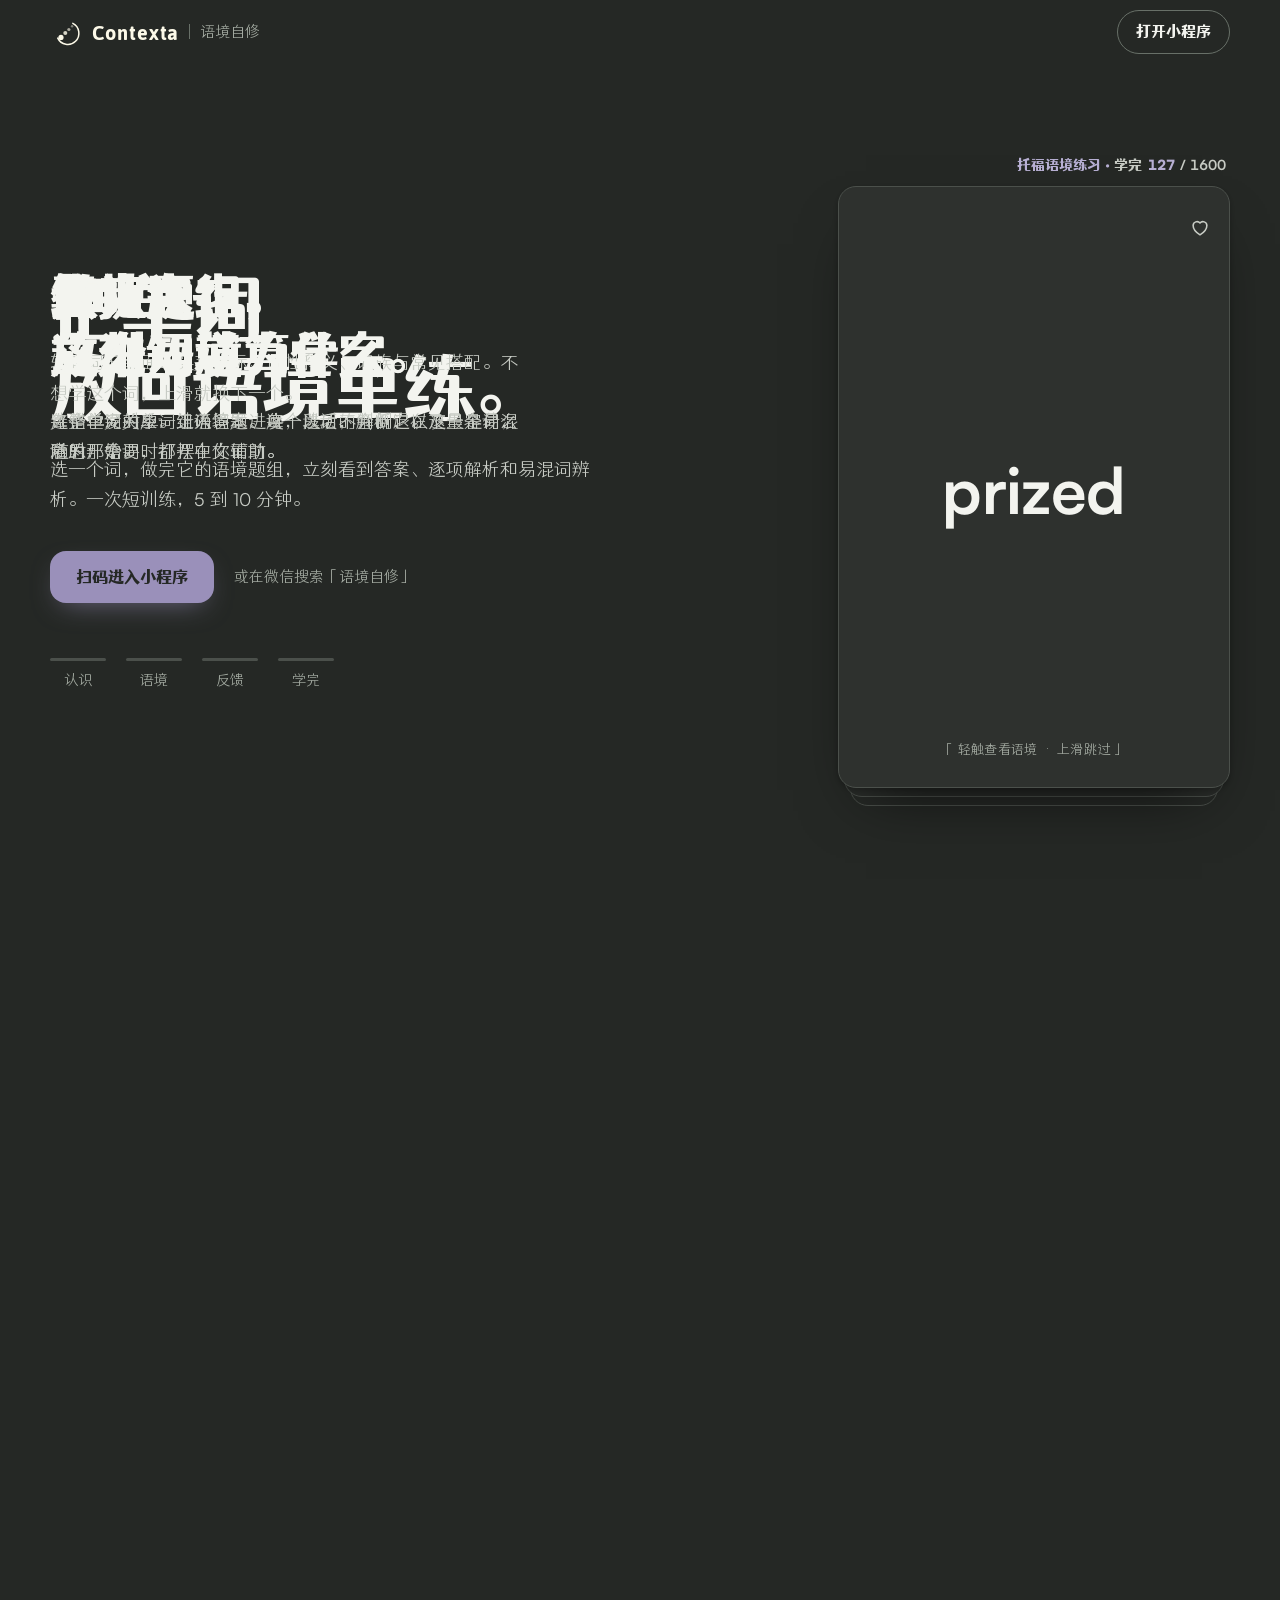
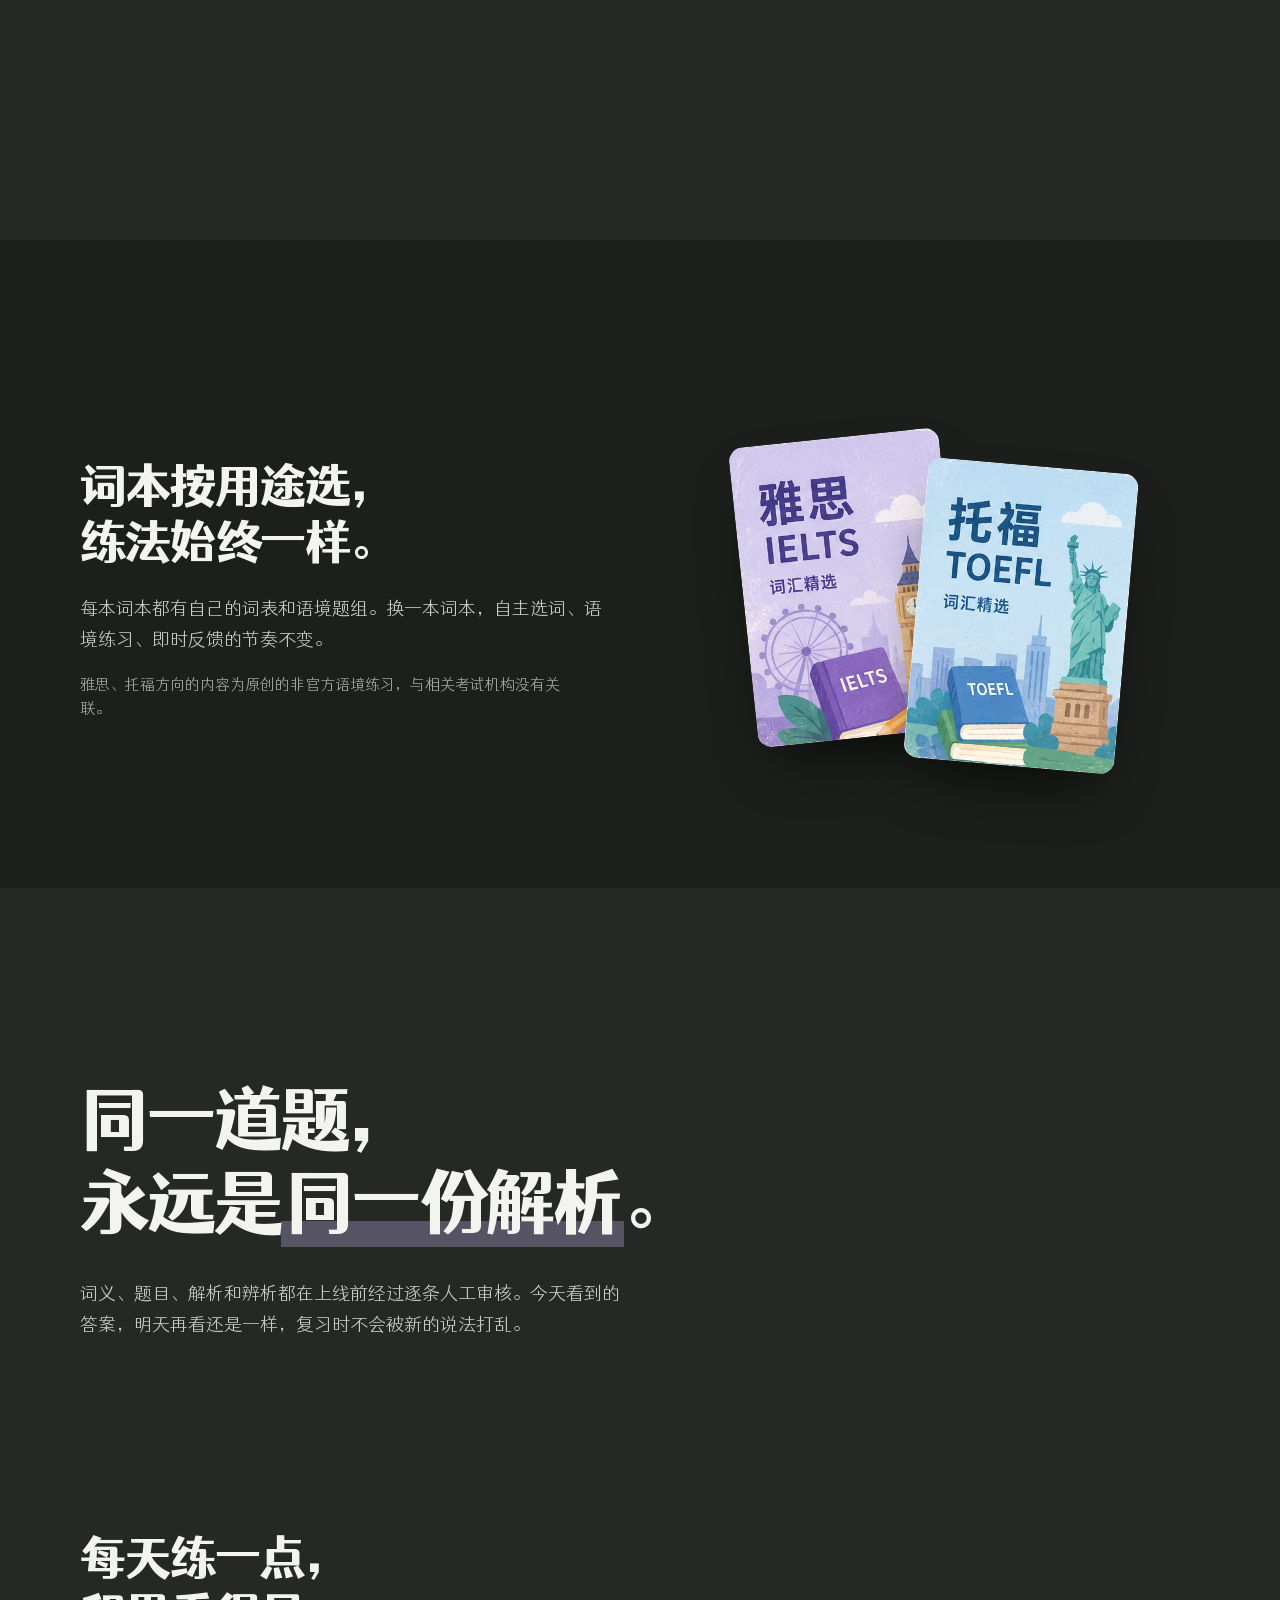
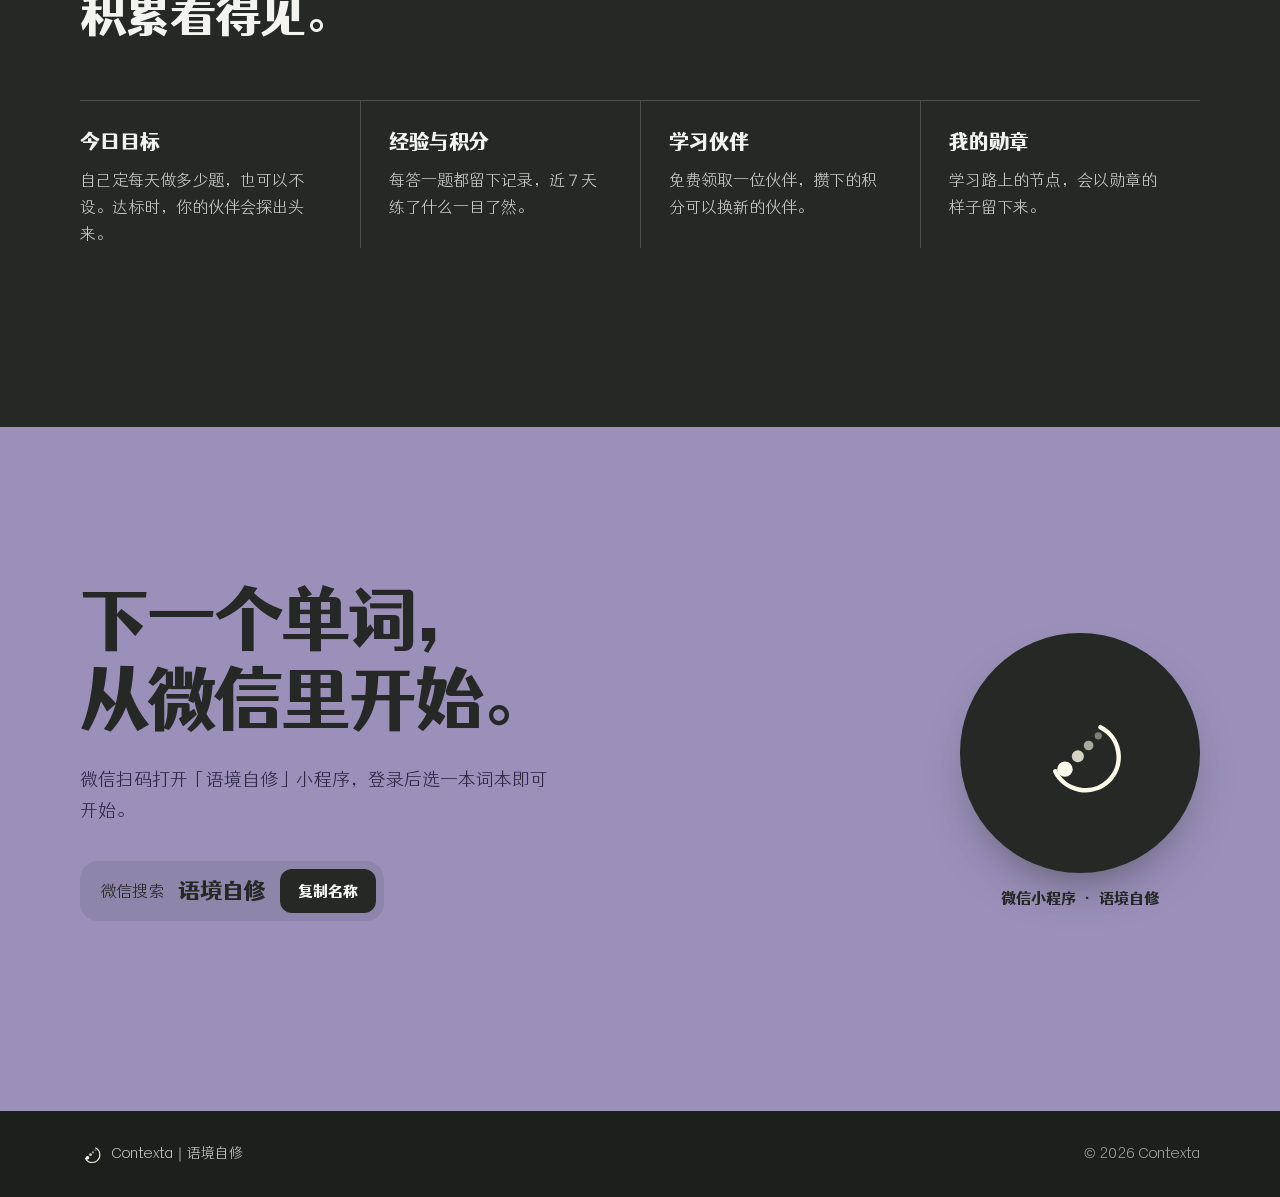
==== index.html @ eced87a3 "feat: initial Contexta site Co-Authored-By: Claude Opus 5.5 (1M context) <noreply@anthropic.com>" ====
<!doctype html>
<html lang="zh-CN">
<head>
<meta charset="utf-8">
<meta name="viewport" content="width=device-width, initial-scale=1, viewport-fit=cover">
<title>Contexta｜语境自修 · 把单词放回语境里练</title>
<meta name="description" content="语境自修是一款微信小程序：选一个词，做完它的语境题组，立刻看到答案、逐项解析与易混词辨析。">
<meta name="theme-color" content="#252825">
<link rel="icon" type="image/svg+xml" href="assets/favicon.svg">
<link rel="preload" href="assets/fonts/satoshi-latin-700-normal.woff2" as="font" type="font/woff2" crossorigin>
<link rel="stylesheet" href="assets/site.css">
</head>
<body>
<!--
THESIS: 一张真实词卡就是整页官网；访客滚动时亲手走完「认词 → 语境题 → 反馈辨析 → 学完」一次闭环。拒绝「标题 + 手机截图 + 三栏功能卡」的应用官网套路。
OWN-WORLD: 安静自习桌。炭灰画布 #252825、内容面 #2E312E、紫灰 #9A90BA 只给操作与学习线索，正确/错误/收藏保留语义色；Satoshi 大字英文单词、仓耳渔阳体中文、25% 基线马克笔高亮；结尾一整屏紫灰。
STORY: 访客先看到一个单词，理解「一个词 = 一次语境练习」，相信答案与解析可靠，最后扫码或在微信搜索「语境自修」。
FIRST VIEWPORT: 左侧大标题「把单词放回语境里练。」+ 一句说明 + 主行动；右侧一张 1:1 复刻的小程序词卡占据视高约 75%，单词 prized 居中；顶部品牌栏右侧「打开小程序」。
FORM: 会动的词卡首屏（surface 结构候选 1，用户锁定），seed key e51a8d87。
FINISH: unreviewed and undocumented is unfinished; this build ends with the finish review, the verdict, DESIGN.md, and every shipping raster carrying its provenance
-->
<a class="skip" href="#main">跳到正文</a>

<header class="bar" data-bar>
  <a class="bar__brand" href="#top" aria-label="Contexta｜语境自修 首页">
    <img src="assets/contexta-mark.svg" alt="" width="32" height="32">
    <span class="bar__name">Contexta</span>
    <span class="bar__cn">语境自修</span>
  </a>
  <a class="bar__cta" href="#get">打开小程序</a>
</header>

<main id="main">
  <!-- 滚动叙事：同一张词卡依次经历四个阶段 -->
  <section class="story" id="top" data-story aria-label="一次短训练">
    <div class="story__sticky">
      <div class="story__copy">
        <div class="cap is-on" data-cap="0">
          <h1 class="cap__hero">把单词<br>放回语境里练。</h1>
          <p class="cap__lead">选一个词，做完它的语境题组，立刻看到答案、逐项解析和易混词辨析。一次短训练，5 到 10 分钟。</p>
          <div class="cap__actions">
            <a class="btn btn--primary" href="#get">扫码进入小程序</a>
            <span class="cap__hint">或在微信搜索「语境自修」</span>
          </div>
        </div>
        <div class="cap" data-cap="1">
          <h2 class="cap__title">先认识它。</h2>
          <p class="cap__body">轻触词卡翻面：英美音标、词性释义、词族与常见搭配。不想学这个词，上滑就换下一个。</p>
        </div>
        <div class="cap" data-cap="2">
          <h2 class="cap__title">再把它<br>放进语境。</h2>
          <p class="cap__body">每个单词对应一组语境题。读一段话，判断它在这里是什么意思；需要时打开中文辅助。</p>
        </div>
        <div class="cap" data-cap="3">
          <h2 class="cap__title">答完，<br>立刻知道为什么。</h2>
          <p class="cap__body">选错也没关系。正确答案、每个选项的解析，以及最容易混淆的那个词，都摆在你面前。</p>
        </div>
        <div class="cap" data-cap="4">
          <h2 class="cap__title cap__title--keep">做完题组，<br>这个词就算学完。</h2>
          <p class="cap__body">完整学完的单词计入词本进度，以后不会倒退。下一个词，随时开始。</p>
        </div>
        <ol class="steps" aria-label="训练阶段">
          <li><button type="button" data-goto="1">认识</button></li>
          <li><button type="button" data-goto="2">语境</button></li>
          <li><button type="button" data-goto="3">反馈</button></li>
          <li><button type="button" data-goto="4">学完</button></li>
        </ol>
      </div>

      <div class="stage" aria-hidden="true">
        <p class="stage__status">
          <span class="stage__book">托福语境练习 ·</span>
          学完 <span class="stage__count" data-count>127</span> / 1600
        </p>
        <div class="deck">
          <div class="deck__layer deck__layer--back"></div>
          <div class="deck__layer deck__layer--mid"></div>
          <div class="card" data-card>
            <div class="card__flipper">
              <!-- 正面 -->
              <div class="face face--front">
                <div class="face__top">
                  <svg class="ico ico--heart" viewBox="0 0 24 24"><path d="M12 20.5s-7.5-4.6-7.5-10.2A4.3 4.3 0 0 1 12 7.6a4.3 4.3 0 0 1 7.5 2.7C19.5 15.9 12 20.5 12 20.5Z"/></svg>
                </div>
                <div class="face__word">prized</div>
                <div class="face__tip">「 轻触查看语境 · 上滑跳过 」</div>
              </div>

              <!-- 背面：释义层 + 题目层 -->
              <div class="face face--back">
                <div class="layer layer--def">
                  <div class="def__head">
                    <span class="def__word">prized</span>
                    <svg class="ico ico--heart is-saved" viewBox="0 0 24 24"><path d="M12 20.5s-7.5-4.6-7.5-10.2A4.3 4.3 0 0 1 12 7.6a4.3 4.3 0 0 1 7.5 2.7C19.5 15.9 12 20.5 12 20.5Z"/></svg>
                  </div>
                  <p class="def__phon"><span>英</span> [praɪzd]　<span>美</span> [praɪzd]</p>
                  <p class="def__sense"><span class="def__pos">adj.</span> 珍贵的；备受重视的</p>
                  <dl class="def__rel">
                    <div><dt>prize</dt><dd><span>词族</span>珍视；奖项</dd></div>
                    <div><dt>highly prized</dt><dd><span>搭配</span>备受珍视的</dd></div>
                  </dl>
                  <div class="mini-btn">开始学习 · 6 道题</div>
                </div>

                <div class="layer layer--q">
                  <div class="q__meta">
                    <span class="q__book">托福语境练习</span>
                    <span class="q__tag">非官方内容</span>
                    <span class="q__no">3 / 6</span>
                  </div>
                  <p class="q__passage">The library keeps several handwritten field journals in a climate-controlled room because researchers still consider them highly <mark>prized</mark> records of the region’s early plant life.</p>
                  <p class="q__prompt">The word “prized” in the passage is closest in meaning to:</p>
                  <ul class="q__choices">
                    <li class="choice" data-right><b>A</b><span>valued</span><i class="choice__state"><svg class="ico" viewBox="0 0 24 24"><path d="m5 12.5 4.5 4.5L19 7.5"/></svg></i></li>
                    <li class="choice"><b>B</b><span>universal</span></li>
                    <li class="choice" data-picked><b>C</b><span>uncommon</span><i class="choice__state"><svg class="ico" viewBox="0 0 24 24"><path d="M6.5 6.5l11 11M17.5 6.5l-11 11"/></svg></i><i class="tap"></i></li>
                    <li class="choice"><b>D</b><span>preserved</span></li>
                  </ul>
                  <div class="q__compare">
                    <p class="q__compare-title">最强迷惑项对比</p>
                    <p><strong>uncommon</strong> 只说“不常见”；<strong>prized</strong> 强调“被珍惜、被认为有价值”，对应 valued。</p>
                  </div>
                  <div class="mini-btn mini-btn--next">下一道题</div>
                </div>

                <div class="done">
                  <img class="done__stamp" src="assets/img/completion-stamp.webp" alt="" width="150" height="150">
                  <p class="done__word">prized</p>
                  <p class="done__note">题组完成 · 已计入学完</p>
                </div>
              </div>
            </div>
          </div>
        </div>
      </div>
    </div>
  </section>

  <section class="books" aria-labelledby="books-title">
    <div class="wrap books__grid">
      <div class="books__text">
        <h2 id="books-title" class="sec-title">词本按用途选，<br>练法始终一样。</h2>
        <p class="sec-body">每本词本都有自己的词表和语境题组。换一本词本，自主选词、语境练习、即时反馈的节奏不变。</p>
        <p class="sec-note">雅思、托福方向的内容为原创的非官方语境练习，与相关考试机构没有关联。</p>
      </div>
      <figure class="books__covers">
        <img src="assets/img/ielts.png" alt="雅思词本封面" width="336" height="479" loading="lazy">
        <img src="assets/img/toefl.png" alt="托福词本封面" width="336" height="479" loading="lazy">
      </figure>
    </div>
  </section>

  <section class="trust" aria-labelledby="trust-title">
    <div class="wrap">
      <h2 id="trust-title" class="trust__line">同一道题，<br>永远是<span class="hl">同一份解析</span>。</h2>
      <p class="sec-body trust__body">词义、题目、解析和辨析都在上线前经过逐条人工审核。今天看到的答案，明天再看还是一样，复习时不会被新的说法打乱。</p>
    </div>
  </section>

  <section class="keep" aria-labelledby="keep-title">
    <div class="wrap">
      <h2 id="keep-title" class="sec-title">每天练一点，<br>积累看得见。</h2>
      <dl class="keep__list">
        <div><dt>今日目标</dt><dd>自己定每天做多少题，也可以不设。达标时，你的伙伴会探出头来。</dd></div>
        <div><dt>经验与积分</dt><dd>每答一题都留下记录，近 7 天练了什么一目了然。</dd></div>
        <div><dt>学习伙伴</dt><dd>免费领取一位伙伴，攒下的积分可以换新的伙伴。</dd></div>
        <div><dt>我的勋章</dt><dd>学习路上的节点，会以勋章的样子留下来。</dd></div>
      </dl>
    </div>
  </section>

  <section class="get" id="get" aria-labelledby="get-title">
    <div class="wrap get__grid">
      <div>
        <h2 id="get-title" class="get__title">下一个单词，<br>从微信里开始。</h2>
        <p class="get__body">微信扫码打开「语境自修」小程序，登录后选一本词本即可开始。</p>
        <div class="get__search">
          <span>微信搜索</span>
          <strong>语境自修</strong>
          <button type="button" class="copy" data-copy="语境自修">复制名称</button>
        </div>
        <p class="get__toast" role="status" aria-live="polite" data-toast></p>
      </div>
      <div class="qr" data-qr>
        <img class="qr__img" src="assets/img/miniprogram-code.png" alt="语境自修小程序码" width="240" height="240" data-qr-img>
        <div class="qr__fallback" aria-hidden="true">
          <img src="assets/contexta-mark.svg" alt="" width="96" height="96">
        </div>
        <p class="qr__cap">微信扫一扫 · 语境自修</p>
      </div>
    </div>
  </section>
</main>

<footer class="foot">
  <div class="wrap foot__row">
    <span class="foot__brand"><img src="assets/contexta-mark.svg" alt="" width="22" height="22">Contexta｜语境自修</span>
    <span>© 2026 Contexta</span>
  </div>
</footer>

<script src="assets/site.js" defer></script>
</body>
</html>
---- assets/site.css ----
/* Contexta｜语境自修 官网。色值与字体沿用小程序设计令牌（contexta-client/src/styles/tokens.css）。 */

@font-face { font-family: "Satoshi"; src: url("fonts/satoshi-latin-400-normal.woff2") format("woff2"); font-weight: 400; font-display: swap; }
@font-face { font-family: "Satoshi"; src: url("fonts/satoshi-latin-500-normal.woff2") format("woff2"); font-weight: 500; font-display: swap; }
@font-face { font-family: "Satoshi"; src: url("fonts/satoshi-latin-700-normal.woff2") format("woff2"); font-weight: 700; font-display: swap; }
@font-face { font-family: "Satoshi"; src: url("fonts/satoshi-latin-900-normal.woff2") format("woff2"); font-weight: 900; font-display: swap; }
@font-face { font-family: "Jaldi"; src: url("fonts/jaldi-latin-700-normal.woff2") format("woff2"); font-weight: 700; font-display: swap; }
@font-face { font-family: "Tsanger YuYang"; src: url("fonts/tsanger-yuyang-400.subset.woff2") format("woff2"); font-weight: 400; font-display: swap; }
@font-face { font-family: "Tsanger YuYang"; src: url("fonts/tsanger-yuyang-700.subset.woff2") format("woff2"); font-weight: 700; font-display: swap; }

:root {
  --ivory: #fcf9e8;
  --canvas: #252825;
  --canvas-outside: #1c1f1c;
  --surface: #2e312e;
  --surface-muted: #363a36;
  --surface-strong: #404540;
  --ink: #f3f4ef;
  --ink-2: #c7cbc4;
  --ink-3: #a5aca3;
  --line: #4b504b;
  --line-strong: #687068;
  --accent: #9a90ba;
  --accent-strong: #b8b0d4;
  --accent-deep: #403859;
  --positive: #7bc7a4;
  --negative: #e0a095;
  --favourite: #e5a05c;
  --highlight: rgba(154, 144, 186, 0.42);

  --font-ui: "Satoshi", "Tsanger YuYang", -apple-system, BlinkMacSystemFont, "PingFang SC", "Noto Sans CJK SC", "Helvetica Neue", Arial, sans-serif;
  --font-cn: "Tsanger YuYang", "Satoshi", -apple-system, "PingFang SC", "Noto Sans CJK SC", sans-serif;
  --font-word: "Satoshi", "Trebuchet MS", sans-serif;
  --font-brand: "Jaldi", "Tsanger YuYang", "Helvetica Neue", Arial, sans-serif;

  --ease-out: cubic-bezier(0.16, 1, 0.3, 1);
  --ease-spring: cubic-bezier(0.34, 1.4, 0.64, 1);
  --bar-h: 64px;
}

*, *::before, *::after { box-sizing: border-box; }
html { -webkit-text-size-adjust: 100%; scroll-behavior: smooth; scrollbar-color: var(--line-strong) var(--canvas-outside); }
body {
  margin: 0;
  background: var(--canvas);
  color: var(--ink);
  font: 400 17px/1.7 var(--font-ui);
  -webkit-font-smoothing: antialiased;
  text-rendering: optimizeLegibility;
}
::selection { background: var(--accent); color: var(--canvas); }
::-webkit-scrollbar { width: 10px; }
::-webkit-scrollbar-track { background: var(--canvas-outside); }
::-webkit-scrollbar-thumb { background: var(--line-strong); border-radius: 10px; border: 2px solid var(--canvas-outside); }
img { display: block; max-width: 100%; height: auto; }
h1, h2, p, dl, dd, ul, ol, figure { margin: 0; }
ul, ol { padding: 0; list-style: none; }
a { color: inherit; text-underline-offset: 0.2em; }
:focus-visible { outline: 2px solid var(--accent-strong); outline-offset: 3px; border-radius: 8px; }
button { font: inherit; color: inherit; }

.skip { position: absolute; left: 16px; top: -60px; z-index: 50; padding: 10px 16px; background: var(--ivory); color: var(--canvas); border-radius: 10px; text-decoration: none; }
.skip:focus { top: 12px; }

.wrap { width: min(1120px, 100% - 48px); margin-inline: auto; }

/* ---------- 顶部品牌栏 ---------- */
.bar {
  position: fixed; inset: 0 0 auto; z-index: 20; height: var(--bar-h);
  display: flex; align-items: center; justify-content: space-between;
  padding: 0 max(24px, calc((100vw - 1180px) / 2));
  transition: background-color 0.4s var(--ease-out), border-color 0.4s var(--ease-out);
  border-bottom: 1px solid transparent;
}
.bar.is-solid { background: rgba(37, 40, 37, 0.86); border-bottom-color: var(--line); -webkit-backdrop-filter: saturate(1.2) blur(14px); backdrop-filter: saturate(1.2) blur(14px); }
.bar__brand { display: flex; align-items: center; gap: 10px; text-decoration: none; min-height: 44px; }
.bar__name { font: 700 23px/1 var(--font-brand); letter-spacing: 0.04em; color: var(--ivory); padding-top: 3px; }
.bar__cn { font: 400 15px/1 var(--font-cn); color: var(--ink-3); padding-left: 10px; border-left: 1px solid var(--line-strong); }
.bar__cta {
  display: inline-flex; align-items: center; min-height: 44px; padding: 0 18px;
  border: 1px solid var(--line-strong); border-radius: 999px;
  font: 700 15px/1 var(--font-ui); text-decoration: none; color: var(--ink);
  transition: border-color 0.25s, background-color 0.25s, color 0.25s;
}
.bar__cta:hover { border-color: var(--accent); color: var(--accent-strong); }

/* ---------- 按钮 ---------- */
.btn {
  display: inline-flex; align-items: center; justify-content: center; min-height: 52px; padding: 0 26px;
  border-radius: 16px; font: 700 16px/1 var(--font-ui); text-decoration: none; border: 0; cursor: pointer;
  transition: transform 0.2s var(--ease-out), background-color 0.25s;
}
.btn--primary { background: var(--accent); color: var(--canvas); box-shadow: 0 10px 28px -12px rgba(154, 144, 186, 0.7); }
.btn--primary:hover { background: var(--accent-strong); }
.btn:active { transform: scale(0.97); }

/* ---------- 滚动叙事 ---------- */
.story { position: relative; height: 560vh; }
.story__sticky {
  position: sticky; top: 0; height: 100vh; height: 100svh;
  display: grid; grid-template-columns: minmax(0, 1fr) auto; align-items: center; column-gap: clamp(40px, 7vw, 120px);
  width: min(1180px, 100% - 48px); margin-inline: auto; padding-top: var(--bar-h);
}
.story__copy { display: grid; align-content: center; gap: 48px; max-width: 540px; }
.story__copy > .cap { grid-area: 1 / 1; }
.cap {
  opacity: 0; transform: translateY(18px); visibility: hidden; pointer-events: none;
  transition: opacity 0.5s var(--ease-out), transform 0.7s var(--ease-out), visibility 0s linear 0.5s;
}
.cap.is-on { opacity: 1; transform: none; visibility: visible; pointer-events: auto; transition-delay: 0.12s, 0.12s, 0s; }
.cap.is-past { transform: translateY(-18px); }

.cap__hero {
  font: 700 clamp(44px, 5.6vw, 76px)/1.12 var(--font-cn);
  letter-spacing: -0.02em; color: var(--ink); text-wrap: balance;
}
.cap__lead { margin-top: 24px; max-width: 30em; font-size: 18px; color: var(--ink-2); }
.cap__actions { margin-top: 36px; display: flex; flex-wrap: wrap; align-items: center; gap: 14px 20px; }
.cap__hint { font: 400 15px/1.4 var(--font-cn); color: var(--ink-3); }
.cap__title { font: 700 clamp(34px, 3.8vw, 52px)/1.2 var(--font-cn); letter-spacing: -0.02em; text-wrap: balance; }
.cap__body { margin-top: 20px; max-width: 26em; font-size: 18px; color: var(--ink-2); }

.steps { grid-area: 2 / 1; display: flex; gap: 6px; }
.steps button {
  position: relative; min-height: 44px; padding: 0 14px 0 0; background: none; border: 0; cursor: pointer;
  font: 500 14px/1 var(--font-cn); color: var(--ink-3); transition: color 0.3s;
}
.steps button::before { content: ""; display: block; width: 56px; height: 3px; margin-bottom: 12px; border-radius: 3px; background: var(--line); transition: background-color 0.4s var(--ease-out); }
.steps button.is-reached::before { background: var(--accent); }
.steps button.is-current { color: var(--ink); }
.steps button:hover { color: var(--accent-strong); }

/* 舞台与词卡 */
.stage { width: 392px; display: flex; flex-direction: column; gap: 14px; }
.stage__status {
  align-self: flex-end; display: flex; gap: 4px; align-items: baseline; padding-right: 4px;
  font: 700 14px/1 var(--font-ui); color: var(--ink-2); font-variant-numeric: tabular-nums;
}
.stage__book, .stage__count { color: var(--accent-strong); font-weight: 900; }
.stage__count { display: inline-block; min-width: 3ch; text-align: center; }
.stage__count.is-bump { animation: bump 0.6s var(--ease-out); }
@keyframes bump { 0% { transform: translateY(8px); opacity: 0; } 100% { transform: none; opacity: 1; } }

.deck { position: relative; height: min(620px, calc(100svh - var(--bar-h) - 96px)); perspective: 1400px; }
.deck__layer { position: absolute; top: 0; bottom: 18px; border: 1px solid var(--line); border-radius: 18px; background: var(--surface); }
.deck__layer--back { left: 12px; right: 12px; transform: translateY(18px); background: #262926; }
.deck__layer--mid { left: 6px; right: 6px; transform: translateY(9px); background: #2a2d2a; }
.card { position: absolute; inset: 0 0 18px; perspective: 900px; transition: transform 0.9s var(--ease-out); }
.card__flipper { position: relative; height: 100%; transform-style: preserve-3d; transition: transform 1s var(--ease-out); }
.story.r1 .card__flipper { transform: rotateY(180deg); }

.face {
  position: absolute; inset: 0; overflow: hidden; border-radius: 18px;
  background: var(--surface); border: 1px solid var(--line);
  box-shadow: 0 30px 60px -28px rgba(0, 0, 0, 0.7), 0 2px 6px rgba(0, 0, 0, 0.25);
  -webkit-backface-visibility: hidden; backface-visibility: hidden;
}
.face--front { display: grid; grid-template-rows: 56px 1fr 52px; padding: 12px 18px; }
.face--back { transform: rotateY(180deg); }
.face__top { display: flex; justify-content: flex-end; align-items: center; }
.face__word { align-self: center; text-align: center; font: 700 clamp(52px, 5vw, 64px)/1.1 var(--font-word); letter-spacing: -0.01em; color: var(--ink); }
.face__tip { align-self: center; text-align: center; font: 400 13px/1 var(--font-cn); color: var(--ink-3); letter-spacing: 0.02em; }

.ico { width: 22px; height: 22px; fill: none; stroke: currentColor; stroke-width: 1.7; stroke-linecap: round; stroke-linejoin: round; }
.ico--heart { color: var(--ink-2); }
.ico--heart.is-saved { color: var(--favourite); fill: var(--favourite); }

.layer > * { flex-shrink: 0; }
.layer { position: absolute; inset: 0; padding: 22px 22px 20px; display: flex; flex-direction: column; transition: opacity 0.5s var(--ease-out), transform 0.7s var(--ease-out), filter 0.5s; }

/* 释义层 */
.def__head { display: flex; justify-content: space-between; align-items: center; min-height: 44px; }
.def__word { font: 700 38px/1.15 var(--font-word); letter-spacing: -0.01em; }
.def__phon { margin-top: 8px; font: 400 15px/1.5 -apple-system, "Helvetica Neue", Arial, sans-serif; color: var(--ink-2); }
.def__phon span { font-family: var(--font-cn); color: var(--ink-3); font-size: 13px; margin-right: 4px; }
.def__sense { margin-top: 26px; padding-top: 22px; border-top: 1px solid var(--line); font: 700 20px/1.5 var(--font-cn); }
.def__pos { font: 700 15px/1 var(--font-ui); color: var(--accent-strong); margin-right: 6px; }
.def__rel { margin-top: 22px; display: grid; gap: 14px; }
.def__rel div { display: flex; justify-content: space-between; gap: 12px; align-items: baseline; padding-bottom: 14px; border-bottom: 1px solid var(--line); }
.def__rel dt { font: 700 17px/1.3 var(--font-word); }
.def__rel dd { font: 400 15px/1.4 var(--font-cn); color: var(--ink-2); text-align: right; }
.def__rel dd span { font-size: 12px; color: var(--ink-3); margin-right: 8px; padding: 2px 7px; border: 1px solid var(--line-strong); border-radius: 6px; }
.mini-btn--next { opacity: 0; transition: opacity 0.5s 0.8s var(--ease-out); }
.story.r3 .mini-btn--next { opacity: 1; }
.mini-btn { margin-top: auto; display: flex; align-items: center; justify-content: center; height: 52px; border-radius: 16px; background: var(--accent); color: var(--canvas); font: 700 16px/1 var(--font-ui); }

/* 题目层 */
.layer--q { opacity: 0; transform: translateY(24px); pointer-events: none; padding-top: 18px; gap: 0; }
.story.r2 .layer--def { opacity: 0; transform: translateY(-16px); filter: blur(4px); }
.story.r2 .layer--q { opacity: 1; transform: none; }
.q__meta { display: flex; align-items: center; gap: 8px; font: 700 13px/1 var(--font-cn); }
.q__book { color: var(--accent-strong); }
.q__tag { color: var(--ink-3); font-weight: 400; padding: 4px 7px; border: 1px solid var(--line); border-radius: 6px; font-size: 12px; }
.q__no { margin-left: auto; color: var(--ink-2); font-family: var(--font-ui); font-variant-numeric: tabular-nums; }
.q__passage {
  margin-top: 16px; font: 400 16px/1.62 var(--font-word); color: var(--ink);
  max-height: 11em; overflow: hidden; transition: max-height 0.7s var(--ease-out), opacity 0.5s, margin 0.7s var(--ease-out);
}
.q__passage mark { background: linear-gradient(180deg, transparent 72%, var(--highlight) 72%); color: inherit; font-weight: 900; }
.q__prompt { margin-top: 14px; font: 700 16px/1.45 var(--font-word); color: var(--ink); }
.q__choices { margin-top: 14px; display: grid; gap: 8px; }
.choice {
  position: relative; display: flex; align-items: center; gap: 12px; min-height: 48px; padding: 0 14px;
  border: 1px solid var(--line); border-radius: 12px; background: var(--surface);
  font: 500 16px/1 var(--font-word); overflow: hidden;
  transition: border-color 0.35s, background-color 0.35s, color 0.35s, opacity 0.4s;
}
.choice b { font: 700 13px/1 var(--font-ui); color: var(--ink-3); width: 14px; }
.choice__state { margin-left: auto; display: flex; opacity: 0; transform: scale(0.4); transition: opacity 0.3s, transform 0.5s var(--ease-out); }
.choice__state .ico { width: 20px; height: 20px; stroke-width: 2.2; }
.tap { position: absolute; left: 60%; top: 50%; width: 46px; height: 46px; margin: -23px 0 0 -23px; border-radius: 50%; background: rgba(243, 244, 239, 0.22); opacity: 0; transform: scale(0.2); pointer-events: none; }
.story.r3 .tap { animation: tap 0.7s var(--ease-out); }
@keyframes tap { 0% { opacity: 0.9; transform: scale(0.2); } 100% { opacity: 0; transform: scale(2.2); } }

.story.r3 .q__passage { max-height: 0; opacity: 0; margin-top: 0; }
.story.r3 .choice[data-picked] { border-color: var(--negative); color: var(--negative); background: rgba(224, 160, 149, 0.08); }
.story.r3 .choice[data-right] { border-color: var(--positive); color: var(--positive); background: rgba(123, 199, 164, 0.08); transition-delay: 0.35s; }
.story.r3 .choice[data-picked] b, .story.r3 .choice[data-right] b { color: inherit; }
.story.r3 .choice__state { opacity: 1; transform: none; }
.story.r3 .choice[data-right] .choice__state { transition-delay: 0.35s; }
.story.r3 .choice:not([data-picked]):not([data-right]) { opacity: 0.55; }

.q__compare {
  margin-top: 12px; padding: 14px 16px; border-radius: 12px; background: var(--surface-muted);
  font: 400 15px/1.6 var(--font-cn); color: var(--ink-2);
  opacity: 0; transform: translateY(14px); transition: opacity 0.5s 0.55s var(--ease-out), transform 0.7s 0.55s var(--ease-out);
}
.q__compare strong { font: 700 15px/1 var(--font-word); color: var(--ink); }
.q__compare-title { font: 700 14px/1 var(--font-cn); color: var(--accent-strong); margin-bottom: 8px; }
.story.r3 .q__compare { opacity: 1; transform: none; }
.story:not(.r3) .q__compare { transition-delay: 0s; }

/* 学完 */
.done { position: absolute; inset: 0; display: flex; flex-direction: column; align-items: center; justify-content: center; gap: 6px; background: rgba(46, 49, 46, 0.97); opacity: 0; pointer-events: none; transition: opacity 0.5s var(--ease-out); }
.done__stamp { width: 150px; height: 150px; opacity: 0; transform: scale(1.8) rotate(-14deg); transition: transform 0.55s var(--ease-spring), opacity 0.25s; }
.done__word { margin-top: 18px; font: 700 34px/1.1 var(--font-word); }
.done__note { font: 400 15px/1.4 var(--font-cn); color: var(--ink-2); }
.story.r4 .done { opacity: 1; }
.story.r4 .done__stamp { opacity: 1; transform: rotate(-8deg); transition-delay: 0.15s; }
.story.r4 .card { transform: translateY(-4px); }

/* ---------- 后续段落 ---------- */
.sec-title { font: 700 clamp(32px, 3.6vw, 48px)/1.22 var(--font-cn); letter-spacing: -0.02em; text-wrap: balance; }
.sec-body { margin-top: 22px; max-width: 30em; font-size: 18px; color: var(--ink-2); }
.sec-note { margin-top: 18px; max-width: 32em; font: 400 15px/1.6 var(--font-cn); color: var(--ink-3); }

.books { padding: clamp(96px, 14vw, 180px) 0 clamp(80px, 10vw, 140px); background: var(--canvas-outside); }
.books__grid { display: grid; grid-template-columns: 1fr 1fr; gap: 64px; align-items: center; }
.books__covers { position: relative; display: flex; justify-content: center; padding: 20px 0; }
.books__covers img { width: min(220px, 40%); border-radius: 14px; box-shadow: 0 30px 60px -24px rgba(0, 0, 0, 0.8); }
.books__covers img:first-child { transform: rotate(-6deg) translateX(18px); }
.books__covers img:last-child { transform: rotate(5deg) translate(-18px, 28px); }

.trust { padding: clamp(110px, 15vw, 200px) 0; }
.trust__line { font: 700 clamp(38px, 5.4vw, 76px)/1.2 var(--font-cn); letter-spacing: -0.03em; max-width: 14em; }
.hl { background: linear-gradient(180deg, transparent 70%, var(--highlight) 70%); padding: 0 0.06em; }
.trust__body { margin-top: 32px; }

.keep { padding: 0 0 clamp(110px, 14vw, 180px); }
.keep__list { margin-top: 56px; display: grid; grid-template-columns: repeat(4, 1fr); border-top: 1px solid var(--line); }
.keep__list div { padding: 28px 28px 0 0; }
.keep__list div + div { padding-left: 28px; border-left: 1px solid var(--line); }
.keep__list dt { font: 700 20px/1.3 var(--font-cn); color: var(--ink); }
.keep__list dd { margin-top: 12px; font-size: 16px; line-height: 1.7; color: var(--ink-2); }

.get { background: var(--accent); color: var(--canvas); padding: clamp(96px, 12vw, 160px) 0; }
.get ::selection { background: var(--canvas); color: var(--accent-strong); }
.get :focus-visible { outline-color: var(--canvas); }
.get__grid { display: grid; grid-template-columns: 1fr auto; gap: 64px; align-items: center; }
.get__title { font: 700 clamp(40px, 5.4vw, 76px)/1.15 var(--font-cn); letter-spacing: -0.03em; }
.get__body { margin-top: 24px; font-size: 18px; color: #2b2840; max-width: 26em; }
.get__search { margin-top: 36px; display: inline-flex; flex-wrap: wrap; align-items: center; gap: 10px 14px; padding: 8px 8px 8px 20px; border-radius: 18px; background: rgba(37, 40, 37, 0.1); font: 400 16px/1 var(--font-cn); }
.get__search strong { font: 700 22px/1 var(--font-cn); }
.copy { min-height: 44px; padding: 0 18px; border: 0; border-radius: 12px; background: var(--canvas); color: var(--ink); font: 700 15px/1 var(--font-cn); cursor: pointer; transition: transform 0.2s var(--ease-out); }
.copy:active { transform: scale(0.96); }
.get__toast { min-height: 1.6em; margin-top: 12px; font: 400 15px/1.6 var(--font-cn); color: var(--accent-deep); }

.qr { display: flex; flex-direction: column; align-items: center; gap: 18px; }
.qr__img, .qr__fallback { width: 240px; height: 240px; border-radius: 50%; background: var(--ivory); box-shadow: 0 24px 50px -24px rgba(37, 40, 37, 0.65); }
.qr__img { object-fit: contain; padding: 14px; }
.qr__fallback { display: none; align-items: center; justify-content: center; background: var(--canvas); }
.qr.is-missing .qr__img { display: none; }
.qr.is-missing .qr__fallback { display: flex; }
.qr__cap { font: 700 15px/1 var(--font-cn); }

.foot { background: var(--canvas-outside); padding: 32px 0 calc(32px + env(safe-area-inset-bottom)); font: 400 14px/1.5 var(--font-cn); color: var(--ink-3); }
.foot__row { display: flex; justify-content: space-between; align-items: center; gap: 16px; flex-wrap: wrap; }
.foot__brand { display: inline-flex; align-items: center; gap: 10px; color: var(--ink-2); }

/* ---------- 小屏 ---------- */
@media (max-width: 880px) {
  :root { --bar-h: 56px; }
  body { font-size: 16px; }
  .bar { padding: 0 16px; }
  .bar__cn { display: none; }
  .bar__cta { min-height: 40px; padding: 0 14px; font-size: 14px; }

  .story { height: 520vh; }
  .story__sticky { width: 100%; display: flex; flex-direction: column; align-items: stretch; padding: calc(var(--bar-h) + 12px) 16px 16px; gap: 14px; }
  .story__copy { display: block; position: relative; max-width: none; flex: none; }
  .story__copy > .cap { position: absolute; inset: 0 0 auto; }
  .story__copy > .cap.is-on { position: relative; }
  .cap__title:not(.cap__title--keep) br { display: none; }
  .steps { display: none; }
  .cap__hero { font-size: clamp(32px, 9vw, 40px); }
  .cap__lead { margin-top: 12px; font-size: 16px; line-height: 1.6; }
  .cap__actions { margin-top: 16px; gap: 10px 14px; }
  .btn { min-height: 48px; padding: 0 20px; font-size: 15px; }
  .cap__hint { font-size: 14px; }
  .cap__title { font-size: clamp(26px, 7.4vw, 32px); }
  .cap__body { margin-top: 8px; font-size: 16px; line-height: 1.6; }

  .stage { width: min(380px, 100%); align-self: center; flex: 1; min-height: 0; gap: 10px; }
  .deck { flex: 1; height: auto; min-height: 0; }
  .face__word { font-size: 50px; }
  .mini-btn { height: 46px; font-size: 15px; }
  .layer { padding: 16px 16px 14px; }
  .def__word { font-size: 32px; }
  .def__sense { margin-top: 14px; padding-top: 14px; font-size: 18px; }
  .def__rel { margin-top: 14px; gap: 10px; }
  .def__rel div { padding-bottom: 10px; }
  .q__passage { margin-top: 12px; font-size: 15px; line-height: 1.55; }
  .q__prompt { margin-top: 10px; font-size: 15px; }
  .q__choices { margin-top: 10px; gap: 6px; }
  .choice { min-height: 42px; font-size: 15px; }
  .q__compare { padding: 12px 14px; font-size: 14px; }
  .done__stamp { width: 120px; height: 120px; }

  .books__grid, .get__grid { grid-template-columns: 1fr; gap: 48px; }
  .books__covers img { width: min(180px, 44%); }
  .keep__list { grid-template-columns: 1fr 1fr; margin-top: 40px; }
  .keep__list div, .keep__list div + div { padding: 24px 16px 24px 0; border-left: 0; border-bottom: 1px solid var(--line); }
  .keep__list div:nth-child(even) { padding-left: 16px; border-left: 1px solid var(--line); }
  .qr { align-items: flex-start; }
  .qr__img, .qr__fallback { width: 200px; height: 200px; }
}
@media (max-width: 520px) {
  .wrap { width: calc(100% - 32px); }
  .keep__list { grid-template-columns: 1fr; }
  .keep__list div:nth-child(even) { padding-left: 0; border-left: 0; }
}
@media (max-height: 700px) and (max-width: 880px) {
  .cap__lead { display: none; }
  .face__tip { font-size: 12px; }
}

/* ---------- 减少动态效果 ---------- */
@media (prefers-reduced-motion: reduce) {
  html { scroll-behavior: auto; }
  *, *::before, *::after { transition-duration: 0.01ms !important; transition-delay: 0s !important; animation: none !important; }
}
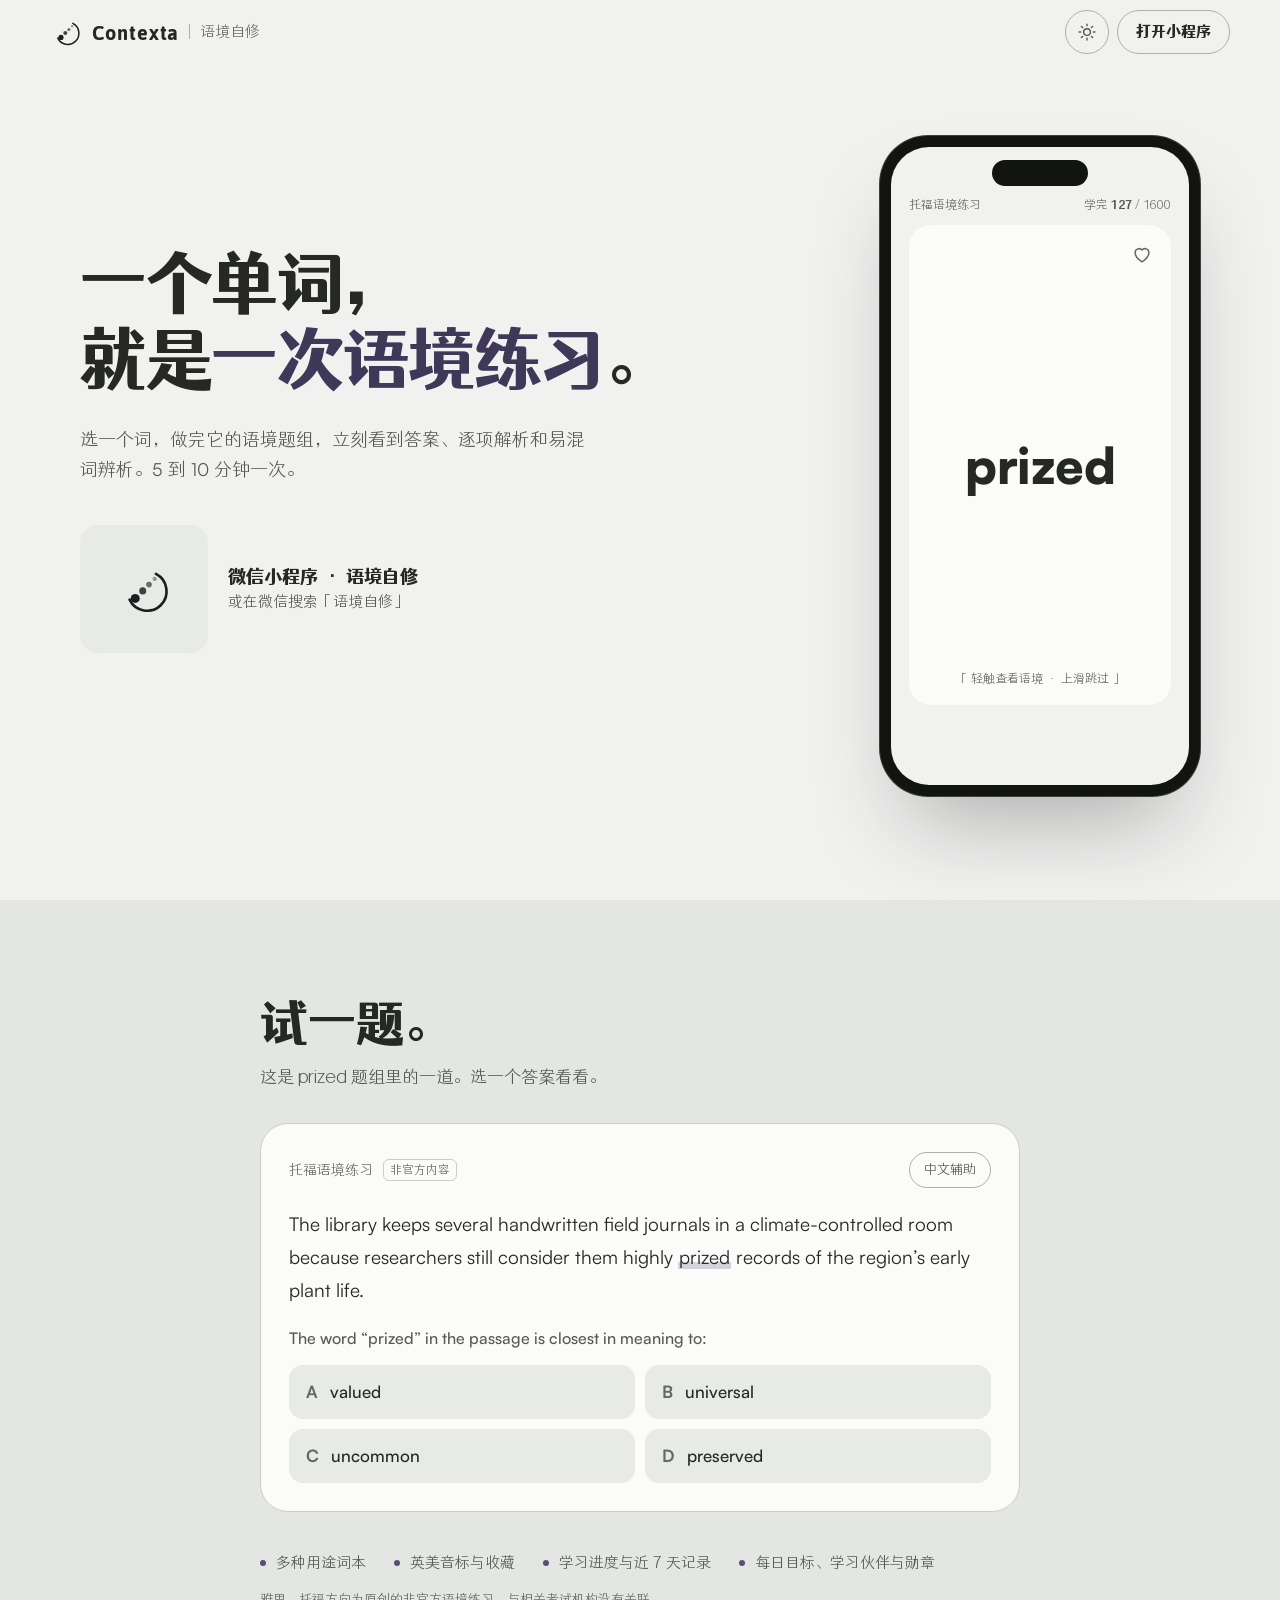
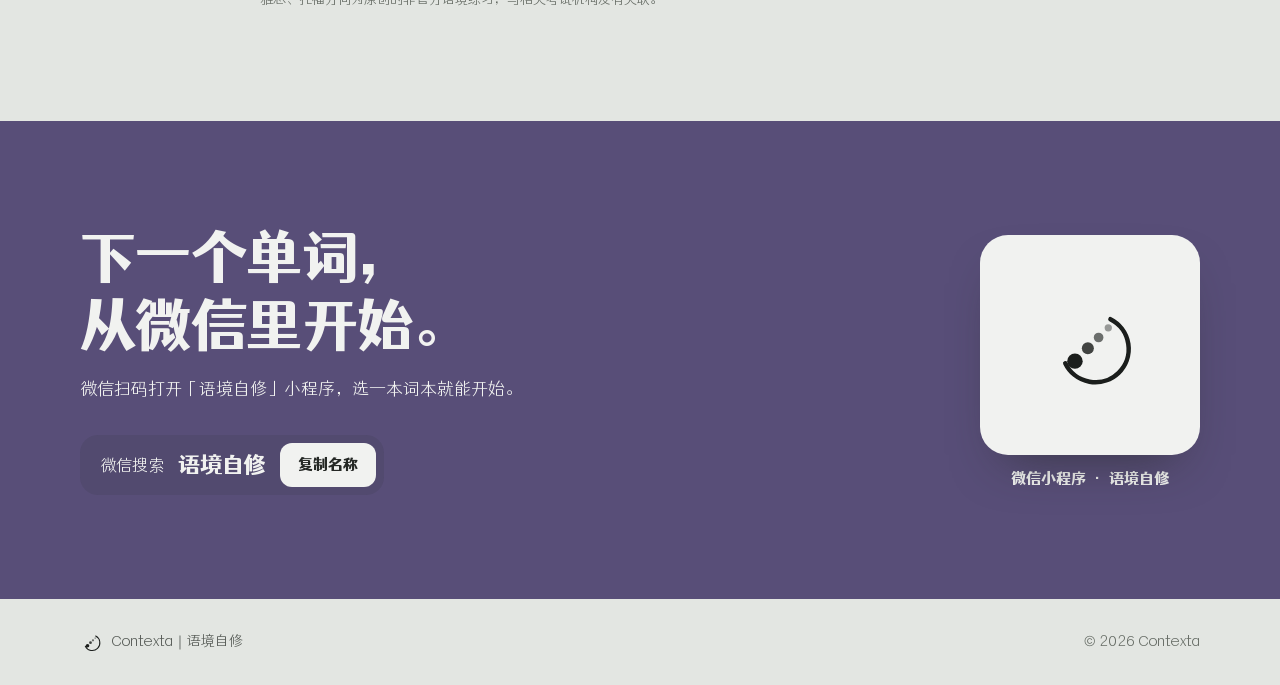
==== commit 654b8353: "feat: update site hero demo, theme toggle and try-a-question section Co-Authored-By: Claude Opus 5.5" ====
--- a/index.html
+++ b/index.html
@@ -9,126 +9,108 @@
 <link rel="icon" type="image/svg+xml" href="assets/favicon.svg">
 <link rel="preload" href="assets/fonts/satoshi-latin-700-normal.woff2" as="font" type="font/woff2" crossorigin>
 <link rel="stylesheet" href="assets/site.css">
+<script>
+  // 先于渲染确定主题，避免闪烁：用户选择 > 系统偏好
+  (() => {
+    let saved = null
+    try { saved = localStorage.getItem('ctxa-theme') } catch {}
+    const theme = saved || (matchMedia('(prefers-color-scheme: light)').matches ? 'light' : 'dark')
+    document.documentElement.dataset.theme = theme
+    document.documentElement.classList.add('js')
+  })()
+</script>
 </head>
 <body>
 <!--
-THESIS: 一张真实词卡就是整页官网；访客滚动时亲手走完「认词 → 语境题 → 反馈辨析 → 学完」一次闭环。拒绝「标题 + 手机截图 + 三栏功能卡」的应用官网套路。
-OWN-WORLD: 安静自习桌。炭灰画布 #252825、内容面 #2E312E、紫灰 #9A90BA 只给操作与学习线索，正确/错误/收藏保留语义色；Satoshi 大字英文单词、仓耳渔阳体中文、25% 基线马克笔高亮；结尾一整屏紫灰。
-STORY: 访客先看到一个单词，理解「一个词 = 一次语境练习」，相信答案与解析可靠，最后扫码或在微信搜索「语境自修」。
-FIRST VIEWPORT: 左侧大标题「把单词放回语境里练。」+ 一句说明 + 主行动；右侧一张 1:1 复刻的小程序词卡占据视高约 75%，单词 prized 居中；顶部品牌栏右侧「打开小程序」。
-FORM: 会动的词卡首屏（surface 结构候选 1，用户锁定），seed key e51a8d87。
-FINISH: unreviewed and undocumented is unfinished; this build ends with the finish review, the verdict, DESIGN.md, and every shipping raster carrying its provenance
+THESIS: 产品一句话说得清，官网就短：首屏说清是什么并给入口，第二屏让访客亲手做一道题，结尾再给一次入口。不写长文，不做滚动动画，不列功能清单。
+STORY: 首屏手机循环演示 prized 的一次闭环（认词 → 做题 → 学完）；第二屏是同一个词的语境题（做题 → 反馈与辨析）；结尾扫码或在微信搜索「语境自修」。
 -->
 <a class="skip" href="#main">跳到正文</a>
 
 <header class="bar" data-bar>
   <a class="bar__brand" href="#top" aria-label="Contexta｜语境自修 首页">
-    <img src="assets/contexta-mark.svg" alt="" width="32" height="32">
+    <span class="logo" aria-hidden="true"></span>
     <span class="bar__name">Contexta</span>
     <span class="bar__cn">语境自修</span>
   </a>
-  <a class="bar__cta" href="#get">打开小程序</a>
+  <div class="bar__tools">
+    <button type="button" class="theme-btn" data-theme-toggle aria-label="切换浅色 / 深色">
+      <svg class="ico ico--moon" viewBox="0 0 24 24"><path d="M19.5 14.5A8 8 0 0 1 9.5 4.5a8 8 0 1 0 10 10Z"/></svg>
+      <svg class="ico ico--sun" viewBox="0 0 24 24"><circle cx="12" cy="12" r="4"/><path d="M12 2.5v2M12 19.5v2M2.5 12h2M19.5 12h2M5.3 5.3l1.4 1.4M17.3 17.3l1.4 1.4M5.3 18.7l1.4-1.4M17.3 6.7l1.4-1.4"/></svg>
+    </button>
+    <a class="bar__cta" href="#get">打开小程序</a>
+  </div>
 </header>
 
 <main id="main">
-  <!-- 滚动叙事：同一张词卡依次经历四个阶段 -->
-  <section class="story" id="top" data-story aria-label="一次短训练">
-    <div class="story__sticky">
-      <div class="story__copy">
-        <div class="cap is-on" data-cap="0">
-          <h1 class="cap__hero">把单词<br>放回语境里练。</h1>
-          <p class="cap__lead">选一个词，做完它的语境题组，立刻看到答案、逐项解析和易混词辨析。一次短训练，5 到 10 分钟。</p>
-          <div class="cap__actions">
-            <a class="btn btn--primary" href="#get">扫码进入小程序</a>
-            <span class="cap__hint">或在微信搜索「语境自修」</span>
+  <!-- 首屏：是什么 + 入口 -->
+  <section class="hero" id="top" aria-labelledby="hero-title">
+    <div class="wrap hero__grid">
+      <div class="hero__copy">
+        <h1 id="hero-title" class="hero__title enter">一个单词，<br>就是<span class="hero__em">一次语境练习</span>。</h1>
+        <p class="hero__lead enter" style="--d: 120ms">选一个词，做完它的语境题组，立刻看到答案、逐项解析和易混词辨析。5 到 10 分钟一次。</p>
+
+        <div class="entry entry--scan enter" style="--d: 200ms" data-qr>
+          <div class="entry__code">
+            <img class="qr__img" src="assets/img/miniprogram-code.png" alt="语境自修小程序码" width="240" height="240" data-qr-img>
+            <span class="logo qr__fallback" aria-hidden="true"></span>
           </div>
-        </div>
-        <div class="cap" data-cap="1">
-          <h2 class="cap__title">先认识它。</h2>
-          <p class="cap__body">轻触词卡翻面：英美音标、词性释义、词族与常见搭配。不想学这个词，上滑就换下一个。</p>
-        </div>
-        <div class="cap" data-cap="2">
-          <h2 class="cap__title">再把它<br>放进语境。</h2>
-          <p class="cap__body">每个单词对应一组语境题。读一段话，判断它在这里是什么意思；需要时打开中文辅助。</p>
-        </div>
-        <div class="cap" data-cap="3">
-          <h2 class="cap__title">答完，<br>立刻知道为什么。</h2>
-          <p class="cap__body">选错也没关系。正确答案、每个选项的解析，以及最容易混淆的那个词，都摆在你面前。</p>
-        </div>
-        <div class="cap" data-cap="4">
-          <h2 class="cap__title cap__title--keep">做完题组，<br>这个词就算学完。</h2>
-          <p class="cap__body">完整学完的单词计入词本进度，以后不会倒退。下一个词，随时开始。</p>
-        </div>
-        <ol class="steps" aria-label="训练阶段">
-          <li><button type="button" data-goto="1">认识</button></li>
-          <li><button type="button" data-goto="2">语境</button></li>
-          <li><button type="button" data-goto="3">反馈</button></li>
-          <li><button type="button" data-goto="4">学完</button></li>
-        </ol>
-      </div>
-
-      <div class="stage" aria-hidden="true">
-        <p class="stage__status">
-          <span class="stage__book">托福语境练习 ·</span>
-          学完 <span class="stage__count" data-count>127</span> / 1600
-        </p>
-        <div class="deck">
-          <div class="deck__layer deck__layer--back"></div>
-          <div class="deck__layer deck__layer--mid"></div>
-          <div class="card" data-card>
-            <div class="card__flipper">
-              <!-- 正面 -->
-              <div class="face face--front">
-                <div class="face__top">
+          <p class="entry__text"><strong data-qr-cap>微信扫码，开始练习</strong>或在微信搜索「语境自修」</p>
+        </div>
+
+        <div class="entry entry--search enter" style="--d: 200ms">
+          <p class="entry__text"><span>在微信搜索</span><strong>语境自修</strong></p>
+          <button type="button" class="copy" data-copy="语境自修">复制名称</button>
+        </div>
+        <p class="toast" role="status" aria-live="polite" data-toast></p>
+      </div>
+
+      <!-- 手机里循环演示一次闭环：正面 → 翻面释义 → 语境题 → 反馈 → 学完 -->
+      <div class="phone enter" style="--d: 260ms" aria-hidden="true" data-demo>
+        <div class="phone__screen">
+          <p class="ps-status"><span>托福语境练习</span><span>学完 <b class="ps-count" data-demo-count>127</b> / 1600</span></p>
+          <div class="ps-stage">
+            <div class="ps-view ps-view--card">
+              <div class="ps-flip">
+                <div class="ps-face ps-face--front" data-tap="front">
                   <svg class="ico ico--heart" viewBox="0 0 24 24"><path d="M12 20.5s-7.5-4.6-7.5-10.2A4.3 4.3 0 0 1 12 7.6a4.3 4.3 0 0 1 7.5 2.7C19.5 15.9 12 20.5 12 20.5Z"/></svg>
+                  <span class="ps-word ps-word--front">prized</span>
+                  <span class="ps-tip">「 轻触查看语境 · 上滑跳过 」</span>
+                  <i class="tap"></i>
                 </div>
-                <div class="face__word">prized</div>
-                <div class="face__tip">「 轻触查看语境 · 上滑跳过 」</div>
-              </div>
-
-              <!-- 背面：释义层 + 题目层 -->
-              <div class="face face--back">
-                <div class="layer layer--def">
-                  <div class="def__head">
-                    <span class="def__word">prized</span>
-                    <svg class="ico ico--heart is-saved" viewBox="0 0 24 24"><path d="M12 20.5s-7.5-4.6-7.5-10.2A4.3 4.3 0 0 1 12 7.6a4.3 4.3 0 0 1 7.5 2.7C19.5 15.9 12 20.5 12 20.5Z"/></svg>
+                <div class="ps-face ps-face--back">
+                  <div class="ps-card__head">
+                    <span class="ps-word">prized</span>
+                    <svg class="ico ico--heart" viewBox="0 0 24 24"><path d="M12 20.5s-7.5-4.6-7.5-10.2A4.3 4.3 0 0 1 12 7.6a4.3 4.3 0 0 1 7.5 2.7C19.5 15.9 12 20.5 12 20.5Z"/></svg>
                   </div>
-                  <p class="def__phon"><span>英</span> [praɪzd]　<span>美</span> [praɪzd]</p>
-                  <p class="def__sense"><span class="def__pos">adj.</span> 珍贵的；备受重视的</p>
-                  <dl class="def__rel">
+                  <p class="ps-phon"><span>英</span> [praɪzd]　<span>美</span> [praɪzd]</p>
+                  <p class="ps-sense"><span class="ps-pos">adj.</span> 珍贵的；备受重视的</p>
+                  <dl class="ps-rel">
                     <div><dt>prize</dt><dd><span>词族</span>珍视；奖项</dd></div>
                     <div><dt>highly prized</dt><dd><span>搭配</span>备受珍视的</dd></div>
                   </dl>
-                  <div class="mini-btn">开始学习 · 6 道题</div>
-                </div>
-
-                <div class="layer layer--q">
-                  <div class="q__meta">
-                    <span class="q__book">托福语境练习</span>
-                    <span class="q__tag">非官方内容</span>
-                    <span class="q__no">3 / 6</span>
-                  </div>
-                  <p class="q__passage">The library keeps several handwritten field journals in a climate-controlled room because researchers still consider them highly <mark>prized</mark> records of the region’s early plant life.</p>
-                  <p class="q__prompt">The word “prized” in the passage is closest in meaning to:</p>
-                  <ul class="q__choices">
-                    <li class="choice" data-right><b>A</b><span>valued</span><i class="choice__state"><svg class="ico" viewBox="0 0 24 24"><path d="m5 12.5 4.5 4.5L19 7.5"/></svg></i></li>
-                    <li class="choice"><b>B</b><span>universal</span></li>
-                    <li class="choice" data-picked><b>C</b><span>uncommon</span><i class="choice__state"><svg class="ico" viewBox="0 0 24 24"><path d="M6.5 6.5l11 11M17.5 6.5l-11 11"/></svg></i><i class="tap"></i></li>
-                    <li class="choice"><b>D</b><span>preserved</span></li>
-                  </ul>
-                  <div class="q__compare">
-                    <p class="q__compare-title">最强迷惑项对比</p>
-                    <p><strong>uncommon</strong> 只说“不常见”；<strong>prized</strong> 强调“被珍惜、被认为有价值”，对应 valued。</p>
-                  </div>
-                  <div class="mini-btn mini-btn--next">下一道题</div>
-                </div>
-
-                <div class="done">
-                  <img class="done__stamp" src="assets/img/completion-stamp.webp" alt="" width="150" height="150">
-                  <p class="done__word">prized</p>
-                  <p class="done__note">题组完成 · 已计入学完</p>
                 </div>
               </div>
+              <div class="ps-btn" data-tap="start">开始学习 · 6 道题<i class="tap"></i></div>
+            </div>
+
+            <div class="ps-view ps-view--quiz">
+              <p class="ps-meta"><span class="tag">非官方内容</span><span class="ps-no">6 / 6</span></p>
+              <p class="ps-passage">Researchers still consider the field journals highly <mark>prized</mark> records of the region’s early plant life.</p>
+              <p class="ps-prompt">“prized” is closest in meaning to:</p>
+              <ul class="ps-choices">
+                <li class="ps-choice ps-choice--right"><b>A</b>valued</li>
+                <li class="ps-choice ps-choice--other"><b>B</b>universal</li>
+                <li class="ps-choice ps-choice--picked" data-tap="pick"><b>C</b>uncommon<i class="tap"></i></li>
+                <li class="ps-choice ps-choice--other"><b>D</b>preserved</li>
+              </ul>
+              <div class="ps-compare"><div><p>最强迷惑项对比</p><p>uncommon 只说“不常见”；prized 强调“被珍惜、有价值”。</p></div></div>
+            </div>
+
+            <div class="ps-view ps-view--done">
+              <img class="ps-stamp" src="assets/img/completion-stamp.webp" alt="" width="150" height="150">
+              <p class="ps-done-word">prized</p>
+              <p class="ps-done-note">题组完成 · 已计入学完</p>
             </div>
           </div>
         </div>
@@ -136,57 +118,82 @@
     </div>
   </section>
 
-  <section class="books" aria-labelledby="books-title">
-    <div class="wrap books__grid">
-      <div class="books__text">
-        <h2 id="books-title" class="sec-title">词本按用途选，<br>练法始终一样。</h2>
-        <p class="sec-body">每本词本都有自己的词表和语境题组。换一本词本，自主选词、语境练习、即时反馈的节奏不变。</p>
-        <p class="sec-note">雅思、托福方向的内容为原创的非官方语境练习，与相关考试机构没有关联。</p>
-      </div>
-      <figure class="books__covers">
-        <img src="assets/img/ielts.png" alt="雅思词本封面" width="336" height="479" loading="lazy">
-        <img src="assets/img/toefl.png" alt="托福词本封面" width="336" height="479" loading="lazy">
-      </figure>
+  <!-- 第二屏：亲手做一道 -->
+  <section class="try" aria-labelledby="try-title">
+    <div class="wrap try__wrap">
+      <h2 id="try-title" class="try__title" data-reveal>试一题。</h2>
+      <p class="try__sub" data-reveal>这是 prized 题组里的一道。选一个答案看看。</p>
+
+      <div class="quiz" data-quiz data-reveal>
+        <div class="quiz__meta">
+          <span>托福语境练习</span>
+          <span class="tag">非官方内容</span>
+          <button type="button" class="quiz__assist" aria-pressed="false" data-assist>中文辅助</button>
+        </div>
+        <p class="quiz__passage">The library keeps several handwritten field journals in a climate-controlled room because researchers still consider them highly <mark>prized</mark> records of the region’s early plant life.</p>
+        <p class="quiz__cn" data-cn hidden>图书馆把几本手写的野外考察日志存放在恒温恒湿的房间里，因为研究者至今仍把它们视为该地区早期植物的珍贵记录。</p>
+        <p class="quiz__prompt">The word “prized” in the passage is closest in meaning to:</p>
+        <div class="quiz__choices" role="group" aria-label="选项">
+          <button type="button" class="choice" data-choice="a" data-right><b>A</b><span>valued</span></button>
+          <button type="button" class="choice" data-choice="b"><b>B</b><span>universal</span></button>
+          <button type="button" class="choice" data-choice="c"><b>C</b><span>uncommon</span></button>
+          <button type="button" class="choice" data-choice="d"><b>D</b><span>preserved</span></button>
+        </div>
+
+        <div class="quiz__feedback" data-feedback aria-live="polite">
+          <div>
+            <div class="fb">
+              <p class="fb__verdict" data-verdict></p>
+              <ul class="fb__list">
+                <li data-note="a"><b>valued</b> 被重视的、有价值的。prized 修饰 records，说这些日志被视为珍贵的记录。</li>
+                <li data-note="b"><b>universal</b> 普遍的。文中没有“普遍”的意思。</li>
+                <li data-note="c"><b>uncommon</b> 不常见的。手写日志确实稀少，但句子强调的是被珍视。</li>
+                <li data-note="d"><b>preserved</b> 被保存的。恒温室在“保存”它们，但 prized 说的是价值。</li>
+              </ul>
+              <div class="fb__compare">
+                <p class="fb__compare-title">最强迷惑项对比</p>
+                <p><strong>uncommon</strong> 只说“不常见”；<strong>prized</strong> 强调“被珍惜、被认为有价值”。稀有的东西不一定被珍视。</p>
+              </div>
+            </div>
+            <div class="quiz__after">
+              <p>做完这一组 6 道题，prized 就计入“完整学完”。</p>
+              <div class="quiz__actions">
+                <button type="button" class="link-btn" data-reset>重新作答</button>
+                <a class="btn btn--primary" href="#get">去小程序继续</a>
+              </div>
+            </div>
+          </div>
+        </div>
+      </div>
+
+      <ul class="also" aria-label="小程序里还有" data-reveal>
+        <li>多种用途词本</li>
+        <li>英美音标与收藏</li>
+        <li>学习进度与近 7 天记录</li>
+        <li>每日目标、学习伙伴与勋章</li>
+      </ul>
+      <p class="note">雅思、托福方向为原创的非官方语境练习，与相关考试机构没有关联。</p>
     </div>
   </section>
 
-  <section class="trust" aria-labelledby="trust-title">
-    <div class="wrap">
-      <h2 id="trust-title" class="trust__line">同一道题，<br>永远是<span class="hl">同一份解析</span>。</h2>
-      <p class="sec-body trust__body">词义、题目、解析和辨析都在上线前经过逐条人工审核。今天看到的答案，明天再看还是一样，复习时不会被新的说法打乱。</p>
-    </div>
-  </section>
-
-  <section class="keep" aria-labelledby="keep-title">
-    <div class="wrap">
-      <h2 id="keep-title" class="sec-title">每天练一点，<br>积累看得见。</h2>
-      <dl class="keep__list">
-        <div><dt>今日目标</dt><dd>自己定每天做多少题，也可以不设。达标时，你的伙伴会探出头来。</dd></div>
-        <div><dt>经验与积分</dt><dd>每答一题都留下记录，近 7 天练了什么一目了然。</dd></div>
-        <div><dt>学习伙伴</dt><dd>免费领取一位伙伴，攒下的积分可以换新的伙伴。</dd></div>
-        <div><dt>我的勋章</dt><dd>学习路上的节点，会以勋章的样子留下来。</dd></div>
-      </dl>
-    </div>
-  </section>
-
+  <!-- 结尾：再给一次入口 -->
   <section class="get" id="get" aria-labelledby="get-title">
-    <div class="wrap get__grid">
+    <div class="wrap get__grid" data-reveal>
       <div>
         <h2 id="get-title" class="get__title">下一个单词，<br>从微信里开始。</h2>
-        <p class="get__body">微信扫码打开「语境自修」小程序，登录后选一本词本即可开始。</p>
+        <p class="get__body">微信扫码打开「语境自修」小程序，选一本词本就能开始。</p>
         <div class="get__search">
           <span>微信搜索</span>
           <strong>语境自修</strong>
-          <button type="button" class="copy" data-copy="语境自修">复制名称</button>
-        </div>
-        <p class="get__toast" role="status" aria-live="polite" data-toast></p>
-      </div>
-      <div class="qr" data-qr>
-        <img class="qr__img" src="assets/img/miniprogram-code.png" alt="语境自修小程序码" width="240" height="240" data-qr-img>
-        <div class="qr__fallback" aria-hidden="true">
-          <img src="assets/contexta-mark.svg" alt="" width="96" height="96">
-        </div>
-        <p class="qr__cap">微信扫一扫 · 语境自修</p>
+          <button type="button" class="copy copy--dark" data-copy="语境自修">复制名称</button>
+        </div>
+      </div>
+      <div class="get__qr" data-qr>
+        <div class="get__code">
+          <img class="qr__img" src="assets/img/miniprogram-code.png" alt="语境自修小程序码" width="240" height="240" data-qr-img>
+          <span class="logo qr__fallback" aria-hidden="true"></span>
+        </div>
+        <p class="get__cap" data-qr-cap>微信扫一扫 · 语境自修</p>
       </div>
     </div>
   </section>
@@ -194,7 +201,7 @@
 
 <footer class="foot">
   <div class="wrap foot__row">
-    <span class="foot__brand"><img src="assets/contexta-mark.svg" alt="" width="22" height="22">Contexta｜语境自修</span>
+    <span class="foot__brand"><span class="logo" aria-hidden="true"></span>Contexta｜语境自修</span>
     <span>© 2026 Contexta</span>
   </div>
 </footer>
--- a/assets/site.css
+++ b/assets/site.css
@@ -27,6 +27,10 @@
   --negative: #e0a095;
   --favourite: #e5a05c;
   --highlight: rgba(154, 144, 186, 0.42);
+  --accent-soft: #403859;
+  --bar-bg: rgba(37, 40, 37, 0.86);
+  --phone-glow: rgba(0, 0, 0, 0.7);
+  color-scheme: dark;
 
   --font-ui: "Satoshi", "Tsanger YuYang", -apple-system, BlinkMacSystemFont, "PingFang SC", "Noto Sans CJK SC", "Helvetica Neue", Arial, sans-serif;
   --font-cn: "Tsanger YuYang", "Satoshi", -apple-system, "PingFang SC", "Noto Sans CJK SC", sans-serif;
@@ -36,6 +40,30 @@
   --ease-out: cubic-bezier(0.16, 1, 0.3, 1);
   --ease-spring: cubic-bezier(0.34, 1.4, 0.64, 1);
   --bar-h: 64px;
+}
+
+/* 浅色主题：色值沿用小程序 tokens.css 的 light 主题 */
+:root[data-theme="light"] {
+  color-scheme: light;
+  --canvas: #f1f2f0;
+  --canvas-outside: #e3e6e2;
+  --surface: #fbfcfa;
+  --surface-muted: #e7eae7;
+  --surface-strong: #d9ded9;
+  --ink: #252825;
+  --ink-2: #555a55;
+  --ink-3: #646a63;
+  --line: #c9cec9;
+  --line-strong: #a9b1aa;
+  --accent: #584e78;
+  --accent-strong: #403859;
+  --accent-soft: #e6e2f0;
+  --positive: #397c5f;
+  --negative: #a44c42;
+  --favourite: #9e5d2a;
+  --highlight: rgba(88, 78, 120, 0.24);
+  --bar-bg: rgba(241, 242, 240, 0.86);
+  --phone-glow: rgba(37, 40, 37, 0.35);
 }
 
 *, *::before, *::after { box-sizing: border-box; }
@@ -72,9 +100,9 @@
   transition: background-color 0.4s var(--ease-out), border-color 0.4s var(--ease-out);
   border-bottom: 1px solid transparent;
 }
-.bar.is-solid { background: rgba(37, 40, 37, 0.86); border-bottom-color: var(--line); -webkit-backdrop-filter: saturate(1.2) blur(14px); backdrop-filter: saturate(1.2) blur(14px); }
+.bar.is-solid { background: var(--bar-bg); border-bottom-color: var(--line); -webkit-backdrop-filter: saturate(1.2) blur(14px); backdrop-filter: saturate(1.2) blur(14px); }
 .bar__brand { display: flex; align-items: center; gap: 10px; text-decoration: none; min-height: 44px; }
-.bar__name { font: 700 23px/1 var(--font-brand); letter-spacing: 0.04em; color: var(--ivory); padding-top: 3px; }
+.bar__name { font: 700 23px/1 var(--font-brand); letter-spacing: 0.04em; color: var(--ink); padding-top: 3px; }
 .bar__cn { font: 400 15px/1 var(--font-cn); color: var(--ink-3); padding-left: 10px; border-left: 1px solid var(--line-strong); }
 .bar__cta {
   display: inline-flex; align-items: center; min-height: 44px; padding: 0 18px;
@@ -94,258 +122,254 @@
 .btn--primary:hover { background: var(--accent-strong); }
 .btn:active { transform: scale(0.97); }
 
-/* ---------- 滚动叙事 ---------- */
-.story { position: relative; height: 560vh; }
-.story__sticky {
-  position: sticky; top: 0; height: 100vh; height: 100svh;
-  display: grid; grid-template-columns: minmax(0, 1fr) auto; align-items: center; column-gap: clamp(40px, 7vw, 120px);
-  width: min(1180px, 100% - 48px); margin-inline: auto; padding-top: var(--bar-h);
-}
-.story__copy { display: grid; align-content: center; gap: 48px; max-width: 540px; }
-.story__copy > .cap { grid-area: 1 / 1; }
-.cap {
-  opacity: 0; transform: translateY(18px); visibility: hidden; pointer-events: none;
-  transition: opacity 0.5s var(--ease-out), transform 0.7s var(--ease-out), visibility 0s linear 0.5s;
-}
-.cap.is-on { opacity: 1; transform: none; visibility: visible; pointer-events: auto; transition-delay: 0.12s, 0.12s, 0s; }
-.cap.is-past { transform: translateY(-18px); }
-
-.cap__hero {
-  font: 700 clamp(44px, 5.6vw, 76px)/1.12 var(--font-cn);
-  letter-spacing: -0.02em; color: var(--ink); text-wrap: balance;
-}
-.cap__lead { margin-top: 24px; max-width: 30em; font-size: 18px; color: var(--ink-2); }
-.cap__actions { margin-top: 36px; display: flex; flex-wrap: wrap; align-items: center; gap: 14px 20px; }
-.cap__hint { font: 400 15px/1.4 var(--font-cn); color: var(--ink-3); }
-.cap__title { font: 700 clamp(34px, 3.8vw, 52px)/1.2 var(--font-cn); letter-spacing: -0.02em; text-wrap: balance; }
-.cap__body { margin-top: 20px; max-width: 26em; font-size: 18px; color: var(--ink-2); }
-
-.steps { grid-area: 2 / 1; display: flex; gap: 6px; }
-.steps button {
-  position: relative; min-height: 44px; padding: 0 14px 0 0; background: none; border: 0; cursor: pointer;
-  font: 500 14px/1 var(--font-cn); color: var(--ink-3); transition: color 0.3s;
-}
-.steps button::before { content: ""; display: block; width: 56px; height: 3px; margin-bottom: 12px; border-radius: 3px; background: var(--line); transition: background-color 0.4s var(--ease-out); }
-.steps button.is-reached::before { background: var(--accent); }
-.steps button.is-current { color: var(--ink); }
-.steps button:hover { color: var(--accent-strong); }
-
-/* 舞台与词卡 */
-.stage { width: 392px; display: flex; flex-direction: column; gap: 14px; }
-.stage__status {
-  align-self: flex-end; display: flex; gap: 4px; align-items: baseline; padding-right: 4px;
-  font: 700 14px/1 var(--font-ui); color: var(--ink-2); font-variant-numeric: tabular-nums;
-}
-.stage__book, .stage__count { color: var(--accent-strong); font-weight: 900; }
-.stage__count { display: inline-block; min-width: 3ch; text-align: center; }
-.stage__count.is-bump { animation: bump 0.6s var(--ease-out); }
-@keyframes bump { 0% { transform: translateY(8px); opacity: 0; } 100% { transform: none; opacity: 1; } }
-
-.deck { position: relative; height: min(620px, calc(100svh - var(--bar-h) - 96px)); perspective: 1400px; }
-.deck__layer { position: absolute; top: 0; bottom: 18px; border: 1px solid var(--line); border-radius: 18px; background: var(--surface); }
-.deck__layer--back { left: 12px; right: 12px; transform: translateY(18px); background: #262926; }
-.deck__layer--mid { left: 6px; right: 6px; transform: translateY(9px); background: #2a2d2a; }
-.card { position: absolute; inset: 0 0 18px; perspective: 900px; transition: transform 0.9s var(--ease-out); }
-.card__flipper { position: relative; height: 100%; transform-style: preserve-3d; transition: transform 1s var(--ease-out); }
-.story.r1 .card__flipper { transform: rotateY(180deg); }
-
-.face {
-  position: absolute; inset: 0; overflow: hidden; border-radius: 18px;
-  background: var(--surface); border: 1px solid var(--line);
-  box-shadow: 0 30px 60px -28px rgba(0, 0, 0, 0.7), 0 2px 6px rgba(0, 0, 0, 0.25);
-  -webkit-backface-visibility: hidden; backface-visibility: hidden;
-}
-.face--front { display: grid; grid-template-rows: 56px 1fr 52px; padding: 12px 18px; }
-.face--back { transform: rotateY(180deg); }
-.face__top { display: flex; justify-content: flex-end; align-items: center; }
-.face__word { align-self: center; text-align: center; font: 700 clamp(52px, 5vw, 64px)/1.1 var(--font-word); letter-spacing: -0.01em; color: var(--ink); }
-.face__tip { align-self: center; text-align: center; font: 400 13px/1 var(--font-cn); color: var(--ink-3); letter-spacing: 0.02em; }
-
 .ico { width: 22px; height: 22px; fill: none; stroke: currentColor; stroke-width: 1.7; stroke-linecap: round; stroke-linejoin: round; }
-.ico--heart { color: var(--ink-2); }
-.ico--heart.is-saved { color: var(--favourite); fill: var(--favourite); }
-
-.layer > * { flex-shrink: 0; }
-.layer { position: absolute; inset: 0; padding: 22px 22px 20px; display: flex; flex-direction: column; transition: opacity 0.5s var(--ease-out), transform 0.7s var(--ease-out), filter 0.5s; }
-
-/* 释义层 */
-.def__head { display: flex; justify-content: space-between; align-items: center; min-height: 44px; }
-.def__word { font: 700 38px/1.15 var(--font-word); letter-spacing: -0.01em; }
-.def__phon { margin-top: 8px; font: 400 15px/1.5 -apple-system, "Helvetica Neue", Arial, sans-serif; color: var(--ink-2); }
-.def__phon span { font-family: var(--font-cn); color: var(--ink-3); font-size: 13px; margin-right: 4px; }
-.def__sense { margin-top: 26px; padding-top: 22px; border-top: 1px solid var(--line); font: 700 20px/1.5 var(--font-cn); }
-.def__pos { font: 700 15px/1 var(--font-ui); color: var(--accent-strong); margin-right: 6px; }
-.def__rel { margin-top: 22px; display: grid; gap: 14px; }
-.def__rel div { display: flex; justify-content: space-between; gap: 12px; align-items: baseline; padding-bottom: 14px; border-bottom: 1px solid var(--line); }
-.def__rel dt { font: 700 17px/1.3 var(--font-word); }
-.def__rel dd { font: 400 15px/1.4 var(--font-cn); color: var(--ink-2); text-align: right; }
-.def__rel dd span { font-size: 12px; color: var(--ink-3); margin-right: 8px; padding: 2px 7px; border: 1px solid var(--line-strong); border-radius: 6px; }
-.mini-btn--next { opacity: 0; transition: opacity 0.5s 0.8s var(--ease-out); }
-.story.r3 .mini-btn--next { opacity: 1; }
-.mini-btn { margin-top: auto; display: flex; align-items: center; justify-content: center; height: 52px; border-radius: 16px; background: var(--accent); color: var(--canvas); font: 700 16px/1 var(--font-ui); }
-
-/* 题目层 */
-.layer--q { opacity: 0; transform: translateY(24px); pointer-events: none; padding-top: 18px; gap: 0; }
-.story.r2 .layer--def { opacity: 0; transform: translateY(-16px); filter: blur(4px); }
-.story.r2 .layer--q { opacity: 1; transform: none; }
-.q__meta { display: flex; align-items: center; gap: 8px; font: 700 13px/1 var(--font-cn); }
-.q__book { color: var(--accent-strong); }
-.q__tag { color: var(--ink-3); font-weight: 400; padding: 4px 7px; border: 1px solid var(--line); border-radius: 6px; font-size: 12px; }
-.q__no { margin-left: auto; color: var(--ink-2); font-family: var(--font-ui); font-variant-numeric: tabular-nums; }
-.q__passage {
-  margin-top: 16px; font: 400 16px/1.62 var(--font-word); color: var(--ink);
-  max-height: 11em; overflow: hidden; transition: max-height 0.7s var(--ease-out), opacity 0.5s, margin 0.7s var(--ease-out);
-}
-.q__passage mark { background: linear-gradient(180deg, transparent 72%, var(--highlight) 72%); color: inherit; font-weight: 900; }
-.q__prompt { margin-top: 14px; font: 700 16px/1.45 var(--font-word); color: var(--ink); }
-.q__choices { margin-top: 14px; display: grid; gap: 8px; }
-.choice {
-  position: relative; display: flex; align-items: center; gap: 12px; min-height: 48px; padding: 0 14px;
-  border: 1px solid var(--line); border-radius: 12px; background: var(--surface);
-  font: 500 16px/1 var(--font-word); overflow: hidden;
-  transition: border-color 0.35s, background-color 0.35s, color 0.35s, opacity 0.4s;
-}
-.choice b { font: 700 13px/1 var(--font-ui); color: var(--ink-3); width: 14px; }
-.choice__state { margin-left: auto; display: flex; opacity: 0; transform: scale(0.4); transition: opacity 0.3s, transform 0.5s var(--ease-out); }
-.choice__state .ico { width: 20px; height: 20px; stroke-width: 2.2; }
-.tap { position: absolute; left: 60%; top: 50%; width: 46px; height: 46px; margin: -23px 0 0 -23px; border-radius: 50%; background: rgba(243, 244, 239, 0.22); opacity: 0; transform: scale(0.2); pointer-events: none; }
-.story.r3 .tap { animation: tap 0.7s var(--ease-out); }
-@keyframes tap { 0% { opacity: 0.9; transform: scale(0.2); } 100% { opacity: 0; transform: scale(2.2); } }
-
-.story.r3 .q__passage { max-height: 0; opacity: 0; margin-top: 0; }
-.story.r3 .choice[data-picked] { border-color: var(--negative); color: var(--negative); background: rgba(224, 160, 149, 0.08); }
-.story.r3 .choice[data-right] { border-color: var(--positive); color: var(--positive); background: rgba(123, 199, 164, 0.08); transition-delay: 0.35s; }
-.story.r3 .choice[data-picked] b, .story.r3 .choice[data-right] b { color: inherit; }
-.story.r3 .choice__state { opacity: 1; transform: none; }
-.story.r3 .choice[data-right] .choice__state { transition-delay: 0.35s; }
-.story.r3 .choice:not([data-picked]):not([data-right]) { opacity: 0.55; }
-
-.q__compare {
-  margin-top: 12px; padding: 14px 16px; border-radius: 12px; background: var(--surface-muted);
-  font: 400 15px/1.6 var(--font-cn); color: var(--ink-2);
-  opacity: 0; transform: translateY(14px); transition: opacity 0.5s 0.55s var(--ease-out), transform 0.7s 0.55s var(--ease-out);
-}
-.q__compare strong { font: 700 15px/1 var(--font-word); color: var(--ink); }
-.q__compare-title { font: 700 14px/1 var(--font-cn); color: var(--accent-strong); margin-bottom: 8px; }
-.story.r3 .q__compare { opacity: 1; transform: none; }
-.story:not(.r3) .q__compare { transition-delay: 0s; }
+.tag { font: 400 12px/1 var(--font-cn); color: var(--ink-3); border: 1px solid var(--line); border-radius: 6px; padding: 4px 6px; }
+mark { background: linear-gradient(180deg, transparent 70%, var(--highlight) 70%); color: inherit; padding: 0 1px; }
+
+.logo { display: inline-block; flex: none; width: 32px; height: 32px; background: url("contexta-mark.svg") center / contain no-repeat; }
+[data-theme="light"] .logo { background-image: url("contexta-mark-ink.svg"); }
+
+/* 主题切换：新主题从按钮处以圆形扩散铺满整屏（site.js 驱动 clip-path） */
+::view-transition-old(root), ::view-transition-new(root) { animation: none; mix-blend-mode: normal; }
+::view-transition-new(root) { z-index: 1; }
+
+.bar__tools { display: flex; align-items: center; gap: 8px; }
+.theme-btn { display: grid; place-items: center; width: 44px; height: 44px; border: 1px solid var(--line-strong); border-radius: 50%; background: none; color: var(--ink-2); cursor: pointer; transition: border-color 0.25s, color 0.25s, transform 0.3s var(--ease-spring); }
+.theme-btn:hover { border-color: var(--accent); color: var(--ink); }
+.theme-btn:active { transform: rotate(-20deg) scale(0.94); }
+.theme-btn .ico { width: 20px; height: 20px; }
+.theme-btn .ico--sun { display: none; }
+[data-theme="light"] .theme-btn .ico--sun { display: block; }
+[data-theme="light"] .theme-btn .ico--moon { display: none; }
+
+/* ---------- 首屏 ---------- */
+.hero { min-height: 100vh; min-height: 100svh; display: flex; align-items: center; padding: calc(var(--bar-h) + 32px) 0 64px; }
+.hero__grid { display: grid; grid-template-columns: minmax(0, 1fr) auto; align-items: center; gap: 72px; }
+.hero__title { font: 700 clamp(40px, 5.2vw, 70px)/1.15 var(--font-cn); letter-spacing: -0.02em; }
+.hero__em { color: var(--accent-strong); white-space: nowrap; }
+.hero__lead { margin-top: 24px; max-width: 28em; font-size: 18px; color: var(--ink-2); }
+
+.entry { margin-top: 40px; display: flex; align-items: center; gap: 20px; }
+.entry__text { font: 400 15px/1.6 var(--font-cn); color: var(--ink-2); }
+.entry__text strong { display: block; font: 700 18px/1.5 var(--font-cn); color: var(--ink); }
+.entry__code { position: relative; flex: none; width: 128px; height: 128px; border-radius: 18px; background: var(--ivory); overflow: hidden; }
+.entry__code .qr__img { width: 100%; height: 100%; object-fit: contain; padding: 10px; }
+.entry--search { display: none; justify-content: space-between; padding: 10px 10px 10px 20px; border-radius: 18px; background: var(--surface); border: 1px solid var(--line); }
+.entry--search .entry__text { display: flex; align-items: baseline; gap: 10px; }
+.entry--search strong { display: inline; font-size: 20px; }
+
+.qr__fallback { display: none; }
+.is-missing .qr__img { display: none; }
+.is-missing .qr__fallback { display: block; position: absolute; inset: 0; margin: auto; width: 44%; height: 44%; }
+.is-missing .entry__code { background: var(--surface-muted); }
+
+.copy { flex: none; min-height: 44px; padding: 0 18px; border: 0; border-radius: 12px; background: var(--accent); color: var(--canvas); font: 700 15px/1 var(--font-cn); cursor: pointer; transition: transform 0.2s var(--ease-out); }
+.copy:active { transform: scale(0.96); }
+.copy--dark { background: var(--canvas); color: var(--ink); }
+.toast { min-height: 1.6em; margin-top: 10px; font: 400 14px/1.6 var(--font-cn); color: var(--accent-strong); }
+
+/* 手机里的演示（与小程序词卡、题目页一致） */
+.phone { width: 320px; aspect-ratio: 320 / 660; padding: 11px; border-radius: 48px; background: #121412; box-shadow: 0 0 0 1px #3d413d, 0 50px 90px -30px var(--phone-glow); }
+.phone__screen { position: relative; height: 100%; display: flex; flex-direction: column; gap: 14px; padding: 52px 18px 22px; border-radius: 38px; background: var(--canvas); overflow: hidden; }
+.phone__screen::before { content: ""; position: absolute; top: 13px; left: 50%; width: 96px; height: 26px; margin-left: -48px; border-radius: 20px; background: #121412; }
+.ps-status { display: flex; justify-content: space-between; font: 400 12px/1 var(--font-cn); color: var(--ink-3); }
+.ps-count { font-weight: 700; color: var(--ink-2); display: inline-block; }
+.ps-count.is-bump { animation: bump 0.6s var(--ease-spring); color: var(--accent-strong); }
+.ps-stage { position: relative; flex: 1; }
+.ps-view { position: absolute; inset: 0; display: flex; flex-direction: column; gap: 12px; transition: transform 0.6s var(--ease-out), opacity 0.45s var(--ease-out); }
+
+/* 词卡：正面 ↔ 释义 */
+.ps-view--card { perspective: 1200px; }
+.ps-flip { position: relative; flex: 1; transform-style: preserve-3d; transition: transform 0.75s var(--ease-out); }
+.ps-face { position: absolute; inset: 0; display: flex; flex-direction: column; gap: 16px; padding: 22px 18px; border-radius: 22px; background: var(--surface); -webkit-backface-visibility: hidden; backface-visibility: hidden; }
+.ps-face--front { align-items: center; justify-content: center; }
+.ps-face--front .ico--heart { position: absolute; top: 18px; right: 18px; color: var(--ink-3); fill: none; }
+.ps-face--back { justify-content: center; transform: rotateY(180deg); }
+.ps-card__head { display: flex; justify-content: space-between; align-items: center; }
+.ps-word { font: 900 44px/1 var(--font-word); letter-spacing: -0.01em; }
+.ps-word--front { font-size: 50px; }
+.ps-tip { position: absolute; bottom: 20px; font: 400 12px/1 var(--font-cn); color: var(--ink-3); }
+.ps-face--back .ico--heart { color: var(--favourite); fill: var(--favourite); }
+.ps-phon { font: 400 13px/1.4 var(--font-word); color: var(--ink-2); }
+.ps-phon span { font-family: var(--font-cn); color: var(--ink-3); font-size: 12px; }
+.ps-sense { font: 400 17px/1.5 var(--font-cn); }
+.ps-pos { font: 700 14px/1 var(--font-word); color: var(--accent-strong); margin-right: 4px; }
+.ps-rel { margin-top: 6px; display: grid; gap: 12px; padding-top: 16px; border-top: 1px solid var(--line); }
+.ps-rel dt { font: 700 14px/1.4 var(--font-word); }
+.ps-rel dd { margin: 0; font: 400 13px/1.5 var(--font-cn); color: var(--ink-2); }
+.ps-rel dd span { margin-right: 6px; font-size: 11px; color: var(--ink-3); }
+.ps-btn { position: relative; overflow: hidden; display: grid; place-items: center; height: 46px; flex: none; border-radius: 14px; background: var(--accent); color: var(--canvas); font: 700 15px/1 var(--font-cn); transition: opacity 0.4s var(--ease-out) 0.25s, transform 0.4s var(--ease-out) 0.25s; }
+
+/* 语境题 */
+.ps-view--quiz { gap: 10px; font: 400 12.5px/1.55 var(--font-word); }
+.ps-meta { display: flex; align-items: center; gap: 8px; font: 400 12px/1 var(--font-cn); color: var(--ink-3); }
+.ps-meta .tag { font-size: 11px; padding: 3px 5px; }
+.ps-no { margin-left: auto; font-family: var(--font-word); }
+.ps-passage { padding: 12px; border-radius: 14px; background: var(--surface); color: var(--ink-2); }
+.ps-prompt { font-weight: 500; }
+.ps-choices { display: grid; gap: 7px; }
+.ps-choice { position: relative; overflow: hidden; display: flex; gap: 10px; padding: 9px 12px; border-radius: 12px; border: 1px solid transparent; background: var(--surface); transition: border-color 0.3s, color 0.3s, opacity 0.3s, transform 0.2s var(--ease-out); }
+.ps-choice b { color: var(--ink-3); transition: color 0.3s; }
+.ps-compare { display: grid; grid-template-rows: 0fr; transition: grid-template-rows 0.5s var(--ease-out) 0.25s; }
+.ps-compare > div { overflow: hidden; }
+.ps-compare > div > * { font: 400 12px/1.55 var(--font-cn); color: var(--ink-2); }
+.ps-compare > div { border-radius: 12px; background: var(--accent-soft); padding: 0 12px; }
+.ps-compare p:first-child { padding-top: 10px; font-weight: 700; color: var(--accent-strong); }
+.ps-compare p:last-child { padding-bottom: 10px; }
 
 /* 学完 */
-.done { position: absolute; inset: 0; display: flex; flex-direction: column; align-items: center; justify-content: center; gap: 6px; background: rgba(46, 49, 46, 0.97); opacity: 0; pointer-events: none; transition: opacity 0.5s var(--ease-out); }
-.done__stamp { width: 150px; height: 150px; opacity: 0; transform: scale(1.8) rotate(-14deg); transition: transform 0.55s var(--ease-spring), opacity 0.25s; }
-.done__word { margin-top: 18px; font: 700 34px/1.1 var(--font-word); }
-.done__note { font: 400 15px/1.4 var(--font-cn); color: var(--ink-2); }
-.story.r4 .done { opacity: 1; }
-.story.r4 .done__stamp { opacity: 1; transform: rotate(-8deg); transition-delay: 0.15s; }
-.story.r4 .card { transform: translateY(-4px); }
-
-/* ---------- 后续段落 ---------- */
-.sec-title { font: 700 clamp(32px, 3.6vw, 48px)/1.22 var(--font-cn); letter-spacing: -0.02em; text-wrap: balance; }
-.sec-body { margin-top: 22px; max-width: 30em; font-size: 18px; color: var(--ink-2); }
-.sec-note { margin-top: 18px; max-width: 32em; font: 400 15px/1.6 var(--font-cn); color: var(--ink-3); }
-
-.books { padding: clamp(96px, 14vw, 180px) 0 clamp(80px, 10vw, 140px); background: var(--canvas-outside); }
-.books__grid { display: grid; grid-template-columns: 1fr 1fr; gap: 64px; align-items: center; }
-.books__covers { position: relative; display: flex; justify-content: center; padding: 20px 0; }
-.books__covers img { width: min(220px, 40%); border-radius: 14px; box-shadow: 0 30px 60px -24px rgba(0, 0, 0, 0.8); }
-.books__covers img:first-child { transform: rotate(-6deg) translateX(18px); }
-.books__covers img:last-child { transform: rotate(5deg) translate(-18px, 28px); }
-
-.trust { padding: clamp(110px, 15vw, 200px) 0; }
-.trust__line { font: 700 clamp(38px, 5.4vw, 76px)/1.2 var(--font-cn); letter-spacing: -0.03em; max-width: 14em; }
-.hl { background: linear-gradient(180deg, transparent 70%, var(--highlight) 70%); padding: 0 0.06em; }
-.trust__body { margin-top: 32px; }
-
-.keep { padding: 0 0 clamp(110px, 14vw, 180px); }
-.keep__list { margin-top: 56px; display: grid; grid-template-columns: repeat(4, 1fr); border-top: 1px solid var(--line); }
-.keep__list div { padding: 28px 28px 0 0; }
-.keep__list div + div { padding-left: 28px; border-left: 1px solid var(--line); }
-.keep__list dt { font: 700 20px/1.3 var(--font-cn); color: var(--ink); }
-.keep__list dd { margin-top: 12px; font-size: 16px; line-height: 1.7; color: var(--ink-2); }
-
-.get { background: var(--accent); color: var(--canvas); padding: clamp(96px, 12vw, 160px) 0; }
-.get ::selection { background: var(--canvas); color: var(--accent-strong); }
-.get :focus-visible { outline-color: var(--canvas); }
-.get__grid { display: grid; grid-template-columns: 1fr auto; gap: 64px; align-items: center; }
-.get__title { font: 700 clamp(40px, 5.4vw, 76px)/1.15 var(--font-cn); letter-spacing: -0.03em; }
-.get__body { margin-top: 24px; font-size: 18px; color: #2b2840; max-width: 26em; }
-.get__search { margin-top: 36px; display: inline-flex; flex-wrap: wrap; align-items: center; gap: 10px 14px; padding: 8px 8px 8px 20px; border-radius: 18px; background: rgba(37, 40, 37, 0.1); font: 400 16px/1 var(--font-cn); }
+.ps-view--done { align-items: center; justify-content: center; gap: 6px; text-align: center; }
+.ps-stamp { width: 132px; height: 132px; }
+.ps-done-word { margin-top: 8px; font: 900 30px/1 var(--font-word); }
+.ps-done-note { font: 400 13px/1.5 var(--font-cn); color: var(--ink-2); }
+
+/* 演示阶段（site.js 依次切换 data-stage） */
+.ps-view--quiz, .ps-view--done { opacity: 0; pointer-events: none; }
+.ps-view--quiz { transform: translateX(48px); }
+[data-stage="front"] .ps-btn { opacity: 0; transform: translateY(10px); transition-delay: 0s; }
+[data-stage="def"] .ps-flip { transform: rotateY(180deg); }
+[data-stage="quiz"] .ps-view--card, [data-stage="answer"] .ps-view--card, [data-stage="done"] .ps-view--card { opacity: 0; transform: translateX(-48px); }
+[data-stage="quiz"] .ps-flip, [data-stage="answer"] .ps-flip, [data-stage="done"] .ps-flip { transform: rotateY(180deg); }
+[data-stage="quiz"] .ps-view--quiz, [data-stage="answer"] .ps-view--quiz { opacity: 1; transform: none; }
+[data-stage="answer"] .ps-choice--right { border-color: var(--positive); color: var(--positive); animation: pop 0.5s var(--ease-spring) 0.15s; }
+[data-stage="answer"] .ps-choice--picked { border-color: var(--negative); color: var(--negative); animation: shake 0.4s var(--ease-out); }
+[data-stage="answer"] .ps-choice--right b, [data-stage="answer"] .ps-choice--picked b { color: inherit; }
+[data-stage="answer"] .ps-choice--other { opacity: 0.4; }
+[data-stage="answer"] .ps-compare { grid-template-rows: 1fr; }
+[data-stage="done"] .ps-view--quiz { opacity: 0; transform: scale(0.96); }
+[data-stage="done"] .ps-view--done { opacity: 1; transition-delay: 0.2s; }
+[data-stage="done"] .ps-stamp { animation: stamp 0.7s var(--ease-spring) 0.25s both; }
+[data-stage="done"] .ps-done-word, [data-stage="done"] .ps-done-note { animation: rise 0.6s var(--ease-out) 0.55s both; }
+
+/* 点按反馈 */
+.tap { position: absolute; left: 50%; top: 50%; width: 56px; height: 56px; margin: -28px 0 0 -28px; border-radius: 50%; background: var(--accent-strong); opacity: 0; transform: scale(0.3); pointer-events: none; }
+.is-tapping { transform: scale(0.97); }
+.ps-face.is-tapping { transform: none; }
+.is-tapping > .tap { animation: tap 0.55s var(--ease-out); }
+
+@keyframes tap { 0% { opacity: 0.45; transform: scale(0.3); } 100% { opacity: 0; transform: scale(1.8); } }
+@keyframes pop { 50% { transform: scale(1.035); } }
+@keyframes shake { 20%, 60% { transform: translateX(-4px); } 40%, 80% { transform: translateX(4px); } }
+@keyframes stamp { 0% { opacity: 0; transform: scale(1.7) rotate(-14deg); } 100% { opacity: 1; transform: scale(1) rotate(-6deg); } }
+@keyframes bump { 40% { transform: translateY(-3px) scale(1.18); } }
+@keyframes rise { from { opacity: 0; transform: translateY(14px); } to { opacity: 1; transform: none; } }
+
+/* ---------- 进场与滚动出现 ---------- */
+.enter { animation: rise 0.9s var(--ease-out) both; animation-delay: var(--d, 0ms); }
+.phone.enter { animation-name: phone-in; animation-duration: 1.1s; }
+@keyframes phone-in { from { opacity: 0; transform: translateY(40px) rotate(2deg); } to { opacity: 1; transform: none; } }
+.js [data-reveal] { opacity: 0; transform: translateY(28px); transition: opacity 0.8s var(--ease-out), transform 0.8s var(--ease-out); }
+.js [data-reveal].is-in { opacity: 1; transform: none; }
+
+/* 试一题：作答后的微交互 */
+.choice.is-right { animation: pop 0.5s var(--ease-spring) 0.1s; }
+.choice.is-wrong { animation: shake 0.4s var(--ease-out); }
+.fb > *, .quiz__after { opacity: 0; transform: translateY(10px); transition: opacity 0.45s var(--ease-out), transform 0.45s var(--ease-out); }
+.is-answered .fb > *, .is-answered .quiz__after { opacity: 1; transform: none; }
+.is-answered .fb > :nth-child(2) { transition-delay: 0.12s; }
+.is-answered .fb > :nth-child(3) { transition-delay: 0.24s; }
+.is-answered .quiz__after { transition-delay: 0.36s; }
+
+/* ---------- 试一题 ---------- */
+.try { padding: 96px 0 112px; background: var(--canvas-outside); }
+.try__wrap { max-width: 760px; }
+.try__title { font: 700 clamp(32px, 4vw, 48px)/1.2 var(--font-cn); }
+.try__sub { margin-top: 10px; color: var(--ink-2); font: 400 17px/1.6 var(--font-cn); }
+
+.quiz { margin-top: 32px; padding: 28px; border-radius: 28px; background: var(--surface); border: 1px solid var(--line); }
+.quiz__meta { display: flex; align-items: center; gap: 10px; font: 400 14px/1 var(--font-cn); color: var(--ink-3); }
+.quiz__assist { margin-left: auto; min-height: 36px; padding: 0 14px; border-radius: 999px; border: 1px solid var(--line-strong); background: none; font: 400 13px/1 var(--font-cn); color: var(--ink-2); cursor: pointer; }
+.quiz__assist[aria-pressed="true"] { border-color: var(--accent); background: var(--accent-soft); color: var(--ink); }
+.quiz__passage { margin-top: 20px; font: 400 19px/1.75 var(--font-word); }
+.quiz__cn { margin-top: 10px; font: 400 15px/1.7 var(--font-cn); color: var(--ink-3); }
+.quiz__prompt { margin-top: 18px; font: 500 16px/1.6 var(--font-word); color: var(--ink-2); }
+.quiz__choices { margin-top: 14px; display: grid; grid-template-columns: 1fr 1fr; gap: 10px; }
+
+.choice { display: flex; align-items: center; gap: 12px; min-height: 54px; padding: 0 16px; border-radius: 14px; border: 1px solid transparent; background: var(--surface-muted); font: 500 17px/1.3 var(--font-word); text-align: left; cursor: pointer; transition: border-color 0.3s, color 0.3s, opacity 0.3s, transform 0.2s var(--ease-out); }
+.choice b { font-weight: 700; color: var(--ink-3); transition: color 0.3s; }
+.choice:hover:not(:disabled) { border-color: var(--line-strong); transform: translateY(-1px); }
+.choice:disabled { cursor: default; }
+.choice.is-right { border-color: var(--positive); color: var(--positive); }
+.choice.is-wrong { border-color: var(--negative); color: var(--negative); }
+.choice.is-right b, .choice.is-wrong b { color: inherit; }
+.choice.is-dim { opacity: 0.4; }
+
+.quiz__feedback { display: grid; grid-template-rows: 0fr; transition: grid-template-rows 0.45s var(--ease-out); }
+.quiz__feedback > div { overflow: hidden; }
+.is-answered .quiz__feedback { grid-template-rows: 1fr; }
+.fb { margin-top: 20px; display: grid; gap: 14px; }
+.fb__verdict { font: 700 17px/1.4 var(--font-cn); }
+.fb__list { display: grid; gap: 8px; font: 400 15px/1.65 var(--font-cn); color: var(--ink-3); }
+.fb__list b { font: 700 15px/1 var(--font-word); color: var(--ink-2); margin-right: 6px; }
+.fb__list .is-key { color: var(--ink-2); }
+.fb__list .is-key b { color: var(--ink); }
+.fb__compare { padding: 14px 16px; border-radius: 16px; background: var(--accent-soft); font: 400 15px/1.65 var(--font-cn); color: var(--ink-2); }
+.fb__compare-title { margin-bottom: 4px; font-weight: 700; color: var(--accent-strong); }
+.fb__compare strong { font-family: var(--font-word); color: var(--ink); }
+.quiz__after { margin-top: 20px; padding-top: 20px; border-top: 1px solid var(--line); display: flex; flex-wrap: wrap; align-items: center; justify-content: space-between; gap: 16px; }
+.quiz__after p { font: 400 15px/1.6 var(--font-cn); color: var(--ink-2); }
+.quiz__actions { display: flex; align-items: center; gap: 8px; }
+.link-btn { min-height: 44px; padding: 0 14px; border: 0; background: none; font: 400 15px/1 var(--font-cn); color: var(--ink-3); cursor: pointer; text-decoration: underline; text-underline-offset: 0.25em; }
+.link-btn:hover { color: var(--ink); }
+
+.also { margin-top: 40px; display: flex; flex-wrap: wrap; gap: 10px 28px; font: 400 15px/1.5 var(--font-cn); color: var(--ink-2); }
+.also li { display: flex; align-items: center; gap: 10px; }
+.also li::before { content: ""; width: 6px; height: 6px; border-radius: 50%; background: var(--accent); }
+.note { margin-top: 14px; font: 400 13px/1.6 var(--font-cn); color: var(--ink-3); }
+
+/* ---------- 结尾：accent 整屏 ---------- */
+.get { padding: 104px 0; background: var(--accent); color: var(--canvas); }
+.get__grid { display: grid; grid-template-columns: 1fr auto; align-items: center; gap: 48px; }
+.get__title { font: 700 clamp(34px, 4.4vw, 56px)/1.2 var(--font-cn); letter-spacing: -0.01em; }
+.get__body { margin-top: 16px; font: 400 17px/1.6 var(--font-cn); }
+.get__search { margin-top: 32px; display: inline-flex; flex-wrap: wrap; align-items: center; gap: 10px 14px; padding: 8px 8px 8px 20px; border-radius: 18px; background: rgba(37, 40, 37, 0.1); font: 400 16px/1 var(--font-cn); }
 .get__search strong { font: 700 22px/1 var(--font-cn); }
-.copy { min-height: 44px; padding: 0 18px; border: 0; border-radius: 12px; background: var(--canvas); color: var(--ink); font: 700 15px/1 var(--font-cn); cursor: pointer; transition: transform 0.2s var(--ease-out); }
-.copy:active { transform: scale(0.96); }
-.get__toast { min-height: 1.6em; margin-top: 12px; font: 400 15px/1.6 var(--font-cn); color: var(--accent-deep); }
-
-.qr { display: flex; flex-direction: column; align-items: center; gap: 18px; }
-.qr__img, .qr__fallback { width: 240px; height: 240px; border-radius: 50%; background: var(--ivory); box-shadow: 0 24px 50px -24px rgba(37, 40, 37, 0.65); }
-.qr__img { object-fit: contain; padding: 14px; }
-.qr__fallback { display: none; align-items: center; justify-content: center; background: var(--canvas); }
-.qr.is-missing .qr__img { display: none; }
-.qr.is-missing .qr__fallback { display: flex; }
-.qr__cap { font: 700 15px/1 var(--font-cn); }
+.get__qr { display: flex; flex-direction: column; align-items: center; gap: 16px; }
+.get__code { position: relative; width: 220px; height: 220px; border-radius: 28px; background: var(--ivory); overflow: hidden; box-shadow: 0 24px 50px -24px rgba(37, 40, 37, 0.65); }
+.get__code .qr__img { width: 100%; height: 100%; object-fit: contain; padding: 14px; }
+.get__qr.is-missing .get__code { background: var(--canvas); }
+.get__cap { font: 700 15px/1 var(--font-cn); }
 
 .foot { background: var(--canvas-outside); padding: 32px 0 calc(32px + env(safe-area-inset-bottom)); font: 400 14px/1.5 var(--font-cn); color: var(--ink-3); }
 .foot__row { display: flex; justify-content: space-between; align-items: center; gap: 16px; flex-wrap: wrap; }
 .foot__brand { display: inline-flex; align-items: center; gap: 10px; color: var(--ink-2); }
-
-/* ---------- 小屏 ---------- */
-@media (max-width: 880px) {
-  :root { --bar-h: 56px; }
+.foot__brand .logo { width: 22px; height: 22px; }
+
+/* ---------- 平板 ---------- */
+@media (max-width: 900px) {
+  .hero__grid { grid-template-columns: 1fr; gap: 48px; justify-items: center; }
+  .hero__copy { width: 100%; }
+}
+
+/* ---------- 手机：无法扫自己屏幕上的码，改为搜索入口 ---------- */
+@media (max-width: 760px) {
   body { font-size: 16px; }
-  .bar { padding: 0 16px; }
+  .wrap { width: calc(100% - 40px); }
+  .bar { padding: 0 20px; }
   .bar__cn { display: none; }
-  .bar__cta { min-height: 40px; padding: 0 14px; font-size: 14px; }
-
-  .story { height: 520vh; }
-  .story__sticky { width: 100%; display: flex; flex-direction: column; align-items: stretch; padding: calc(var(--bar-h) + 12px) 16px 16px; gap: 14px; }
-  .story__copy { display: block; position: relative; max-width: none; flex: none; }
-  .story__copy > .cap { position: absolute; inset: 0 0 auto; }
-  .story__copy > .cap.is-on { position: relative; }
-  .cap__title:not(.cap__title--keep) br { display: none; }
-  .steps { display: none; }
-  .cap__hero { font-size: clamp(32px, 9vw, 40px); }
-  .cap__lead { margin-top: 12px; font-size: 16px; line-height: 1.6; }
-  .cap__actions { margin-top: 16px; gap: 10px 14px; }
+  .hero { padding: calc(var(--bar-h) + 20px) 0 56px; }
+  .hero__title { font-size: clamp(32px, 9vw, 40px); }
+  .hero__lead { margin-top: 14px; font-size: 16px; }
+  .entry--scan { display: none; }
+  .entry--search { display: flex; margin-top: 28px; }
+  .phone { width: 280px; border-radius: 44px; }
+  .phone__screen { border-radius: 34px; padding: 48px 16px 18px; gap: 12px; }
+  .ps-word { font-size: 38px; }
+  .ps-word--front { font-size: 44px; }
+  .ps-stamp { width: 112px; height: 112px; }
+  .try { padding: 72px 0 80px; }
+  .quiz { margin-top: 24px; padding: 20px; border-radius: 22px; }
+  .quiz__passage { font-size: 17px; }
+  .quiz__choices { grid-template-columns: 1fr; }
+  .quiz__after { flex-direction: column; align-items: stretch; }
+  .quiz__actions { justify-content: space-between; }
+  .also { flex-direction: column; gap: 8px; }
+  .get { padding: 72px 0; }
+  .get__grid { grid-template-columns: 1fr; }
+  .get__qr { display: none; }
   .btn { min-height: 48px; padding: 0 20px; font-size: 15px; }
-  .cap__hint { font-size: 14px; }
-  .cap__title { font-size: clamp(26px, 7.4vw, 32px); }
-  .cap__body { margin-top: 8px; font-size: 16px; line-height: 1.6; }
-
-  .stage { width: min(380px, 100%); align-self: center; flex: 1; min-height: 0; gap: 10px; }
-  .deck { flex: 1; height: auto; min-height: 0; }
-  .face__word { font-size: 50px; }
-  .mini-btn { height: 46px; font-size: 15px; }
-  .layer { padding: 16px 16px 14px; }
-  .def__word { font-size: 32px; }
-  .def__sense { margin-top: 14px; padding-top: 14px; font-size: 18px; }
-  .def__rel { margin-top: 14px; gap: 10px; }
-  .def__rel div { padding-bottom: 10px; }
-  .q__passage { margin-top: 12px; font-size: 15px; line-height: 1.55; }
-  .q__prompt { margin-top: 10px; font-size: 15px; }
-  .q__choices { margin-top: 10px; gap: 6px; }
-  .choice { min-height: 42px; font-size: 15px; }
-  .q__compare { padding: 12px 14px; font-size: 14px; }
-  .done__stamp { width: 120px; height: 120px; }
-
-  .books__grid, .get__grid { grid-template-columns: 1fr; gap: 48px; }
-  .books__covers img { width: min(180px, 44%); }
-  .keep__list { grid-template-columns: 1fr 1fr; margin-top: 40px; }
-  .keep__list div, .keep__list div + div { padding: 24px 16px 24px 0; border-left: 0; border-bottom: 1px solid var(--line); }
-  .keep__list div:nth-child(even) { padding-left: 16px; border-left: 1px solid var(--line); }
-  .qr { align-items: flex-start; }
-  .qr__img, .qr__fallback { width: 200px; height: 200px; }
-}
-@media (max-width: 520px) {
-  .wrap { width: calc(100% - 32px); }
-  .keep__list { grid-template-columns: 1fr; }
-  .keep__list div:nth-child(even) { padding-left: 0; border-left: 0; }
-}
-@media (max-height: 700px) and (max-width: 880px) {
-  .cap__lead { display: none; }
-  .face__tip { font-size: 12px; }
-}
-
-/* ---------- 减少动态效果 ---------- */
+}
+
 @media (prefers-reduced-motion: reduce) {
-  html { scroll-behavior: auto; }
-  *, *::before, *::after { transition-duration: 0.01ms !important; transition-delay: 0s !important; animation: none !important; }
-}
+  *, *::before, *::after { transition-duration: 0s !important; animation-duration: 0s !important; scroll-behavior: auto !important; }
+}
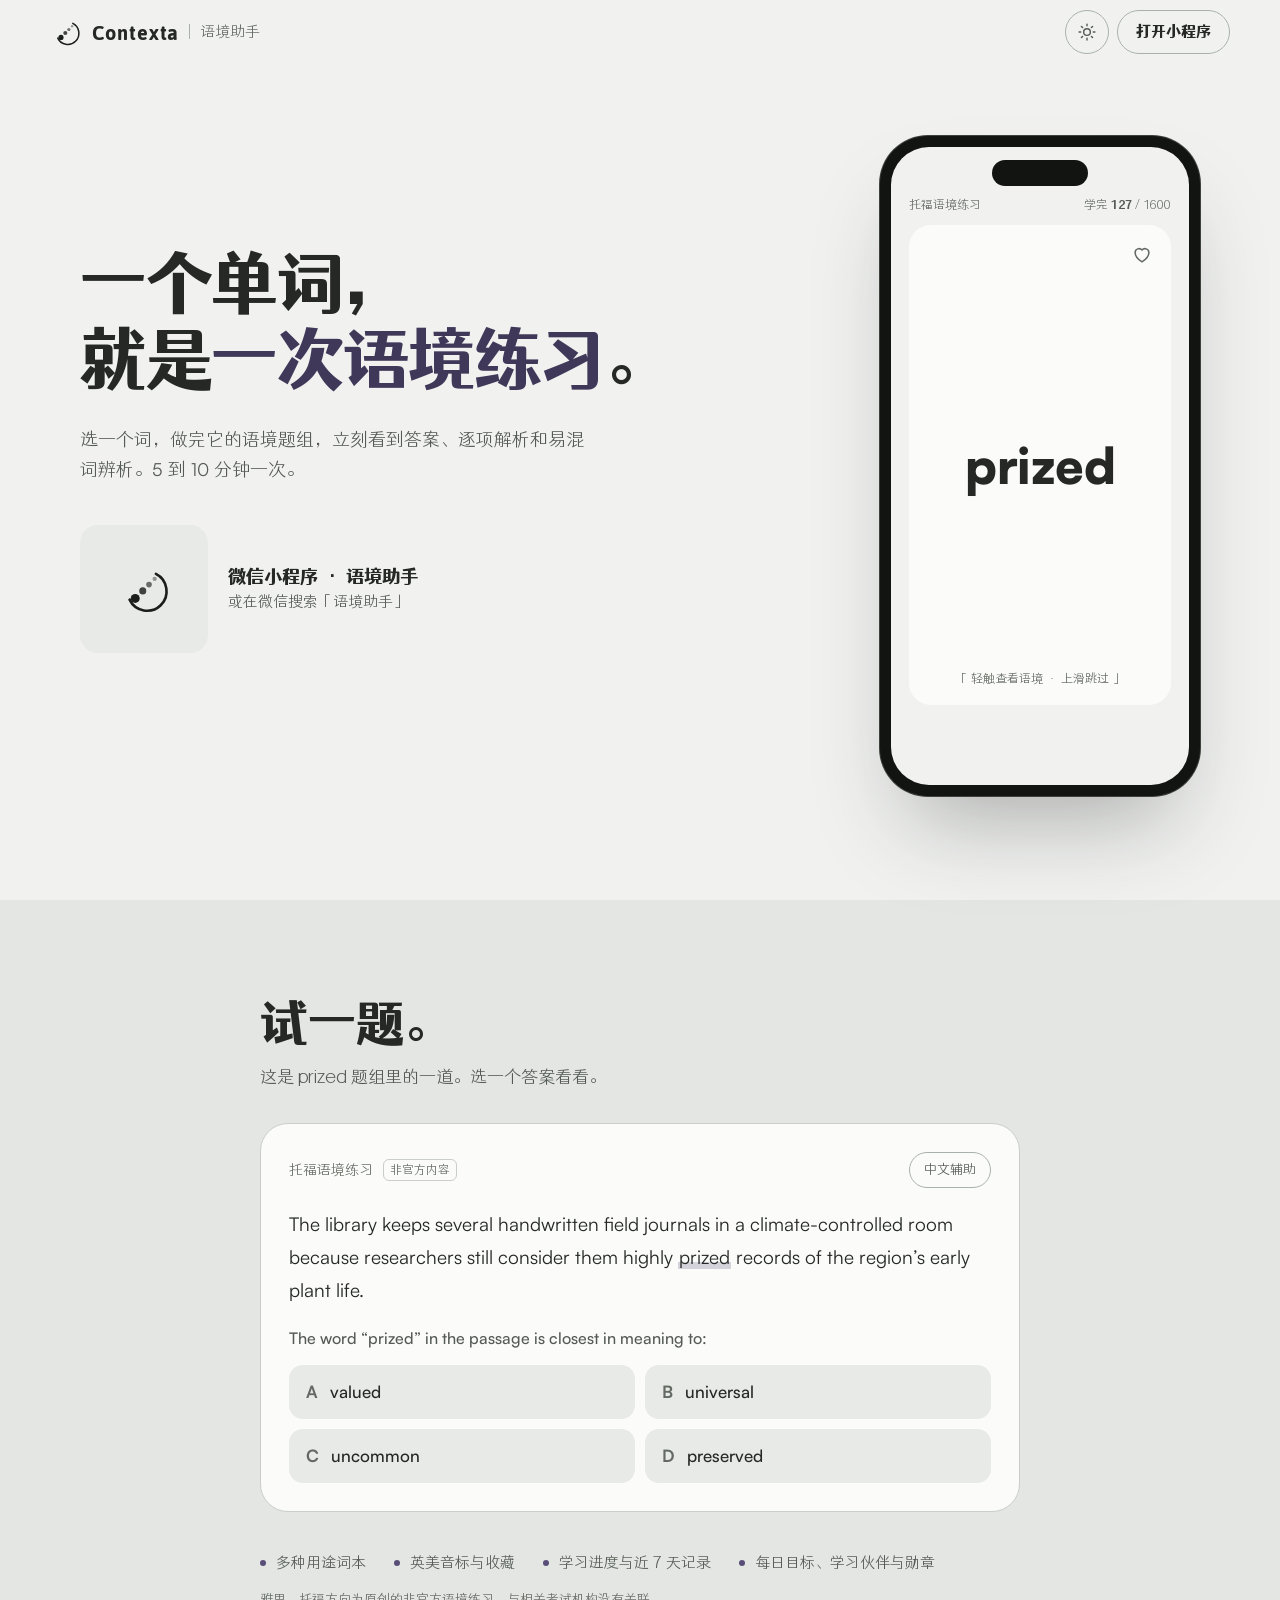
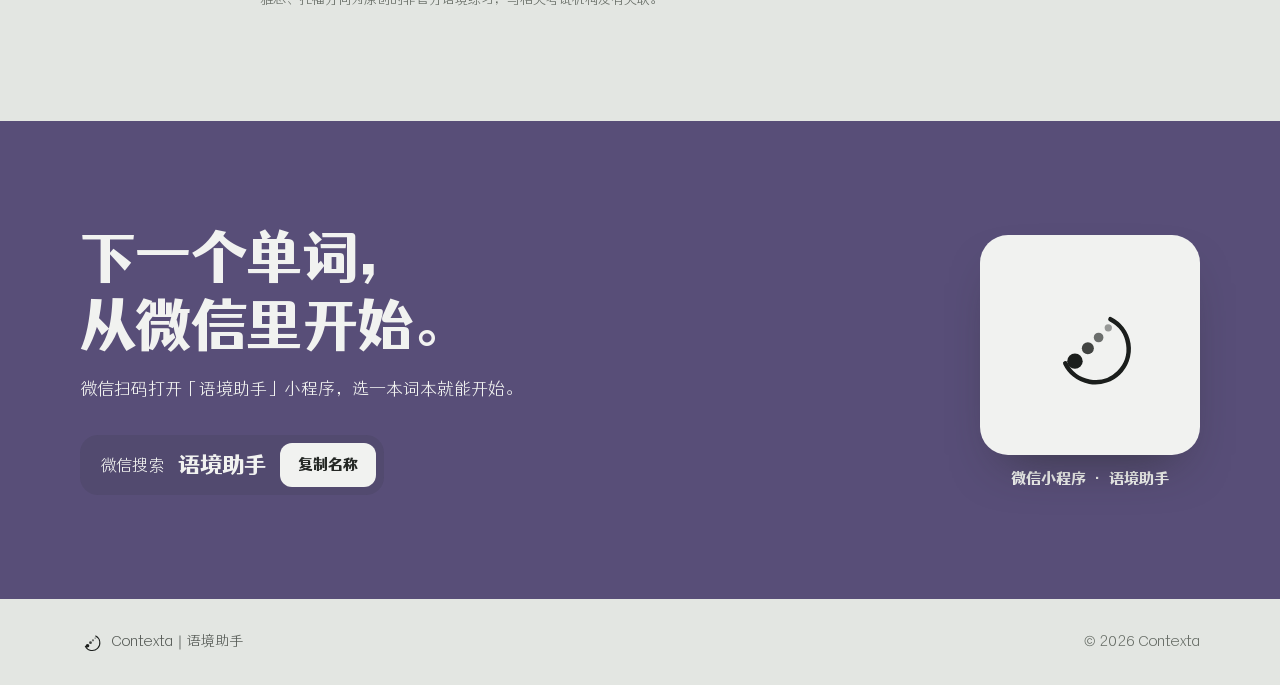
==== commit 2292ce6e: "feat: use the interim product name and add a mobile open-mini-program button - the mini program is r" ====
--- a/index.html
+++ b/index.html
@@ -3,12 +3,14 @@
 <head>
 <meta charset="utf-8">
 <meta name="viewport" content="width=device-width, initial-scale=1, viewport-fit=cover">
-<title>Contexta｜语境自修 · 把单词放回语境里练</title>
-<meta name="description" content="语境自修是一款微信小程序：选一个词，做完它的语境题组，立刻看到答案、逐项解析与易混词辨析。">
+<title>Contexta｜语境助手 · 把单词放回语境里练</title>
+<meta name="description" content="语境助手是一款微信小程序：选一个词，做完它的语境题组，立刻看到答案、逐项解析与易混词辨析。">
 <meta name="theme-color" content="#252825">
 <link rel="icon" type="image/svg+xml" href="assets/favicon.svg">
 <link rel="preload" href="assets/fonts/satoshi-latin-700-normal.woff2" as="font" type="font/woff2" crossorigin>
 <link rel="stylesheet" href="assets/site.css">
+<!-- 手机端“打开小程序”按钮的跳转地址（微信 URL Link 或明文 URL Scheme）。留空时不显示按钮，只保留微信搜索入口。 -->
+<meta name="ctxa-miniprogram-link" content="">
 <script>
   // 先于渲染确定主题，避免闪烁：用户选择 > 系统偏好
   (() => {
@@ -23,22 +25,22 @@
 <body>
 <!--
 THESIS: 产品一句话说得清，官网就短：首屏说清是什么并给入口，第二屏让访客亲手做一道题，结尾再给一次入口。不写长文，不做滚动动画，不列功能清单。
-STORY: 首屏手机循环演示 prized 的一次闭环（认词 → 做题 → 学完）；第二屏是同一个词的语境题（做题 → 反馈与辨析）；结尾扫码或在微信搜索「语境自修」。
+STORY: 首屏手机循环演示 prized 的一次闭环（认词 → 做题 → 学完）；第二屏是同一个词的语境题（做题 → 反馈与辨析）；结尾扫码或在微信搜索「语境助手」。
 -->
 <a class="skip" href="#main">跳到正文</a>
 
 <header class="bar" data-bar>
-  <a class="bar__brand" href="#top" aria-label="Contexta｜语境自修 首页">
+  <a class="bar__brand" href="#top" aria-label="Contexta｜语境助手 首页">
     <span class="logo" aria-hidden="true"></span>
     <span class="bar__name">Contexta</span>
-    <span class="bar__cn">语境自修</span>
+    <span class="bar__cn">语境助手</span>
   </a>
   <div class="bar__tools">
     <button type="button" class="theme-btn" data-theme-toggle aria-label="切换浅色 / 深色">
       <svg class="ico ico--moon" viewBox="0 0 24 24"><path d="M19.5 14.5A8 8 0 0 1 9.5 4.5a8 8 0 1 0 10 10Z"/></svg>
       <svg class="ico ico--sun" viewBox="0 0 24 24"><circle cx="12" cy="12" r="4"/><path d="M12 2.5v2M12 19.5v2M2.5 12h2M19.5 12h2M5.3 5.3l1.4 1.4M17.3 17.3l1.4 1.4M5.3 18.7l1.4-1.4M17.3 6.7l1.4-1.4"/></svg>
     </button>
-    <a class="bar__cta" href="#get">打开小程序</a>
+    <a class="bar__cta" href="#get" data-open-mobile>打开小程序</a>
   </div>
 </header>
 
@@ -52,15 +54,16 @@
 
         <div class="entry entry--scan enter" style="--d: 200ms" data-qr>
           <div class="entry__code">
-            <img class="qr__img" src="assets/img/miniprogram-code.png" alt="语境自修小程序码" width="240" height="240" data-qr-img>
+            <img class="qr__img" src="assets/img/miniprogram-code.png" alt="语境助手小程序码" width="240" height="240" data-qr-img>
             <span class="logo qr__fallback" aria-hidden="true"></span>
           </div>
-          <p class="entry__text"><strong data-qr-cap>微信扫码，开始练习</strong>或在微信搜索「语境自修」</p>
-        </div>
-
+          <p class="entry__text"><strong data-qr-cap>微信扫码，开始练习</strong>或在微信搜索「语境助手」</p>
+        </div>
+
+        <a class="open entry--open enter" style="--d: 200ms" href="#get" data-open>打开小程序</a>
         <div class="entry entry--search enter" style="--d: 200ms">
-          <p class="entry__text"><span>在微信搜索</span><strong>语境自修</strong></p>
-          <button type="button" class="copy" data-copy="语境自修">复制名称</button>
+          <p class="entry__text"><span>在微信搜索</span><strong>语境助手</strong></p>
+          <button type="button" class="copy" data-copy="语境助手">复制名称</button>
         </div>
         <p class="toast" role="status" aria-live="polite" data-toast></p>
       </div>
@@ -181,19 +184,20 @@
     <div class="wrap get__grid" data-reveal>
       <div>
         <h2 id="get-title" class="get__title">下一个单词，<br>从微信里开始。</h2>
-        <p class="get__body">微信扫码打开「语境自修」小程序，选一本词本就能开始。</p>
+        <p class="get__body">微信扫码打开「语境助手」小程序，选一本词本就能开始。</p>
+        <a class="open open--dark get__open" href="#get" data-open>打开小程序</a>
         <div class="get__search">
           <span>微信搜索</span>
-          <strong>语境自修</strong>
-          <button type="button" class="copy copy--dark" data-copy="语境自修">复制名称</button>
+          <strong>语境助手</strong>
+          <button type="button" class="copy copy--dark" data-copy="语境助手">复制名称</button>
         </div>
       </div>
       <div class="get__qr" data-qr>
         <div class="get__code">
-          <img class="qr__img" src="assets/img/miniprogram-code.png" alt="语境自修小程序码" width="240" height="240" data-qr-img>
+          <img class="qr__img" src="assets/img/miniprogram-code.png" alt="语境助手小程序码" width="240" height="240" data-qr-img>
           <span class="logo qr__fallback" aria-hidden="true"></span>
         </div>
-        <p class="get__cap" data-qr-cap>微信扫一扫 · 语境自修</p>
+        <p class="get__cap" data-qr-cap>微信扫一扫 · 语境助手</p>
       </div>
     </div>
   </section>
@@ -201,7 +205,7 @@
 
 <footer class="foot">
   <div class="wrap foot__row">
-    <span class="foot__brand"><span class="logo" aria-hidden="true"></span>Contexta｜语境自修</span>
+    <span class="foot__brand"><span class="logo" aria-hidden="true"></span>Contexta｜语境助手</span>
     <span>© 2026 Contexta</span>
   </div>
 </footer>
--- a/assets/site.css
+++ b/assets/site.css
@@ -1,4 +1,4 @@
-/* Contexta｜语境自修 官网。色值与字体沿用小程序设计令牌（contexta-client/src/styles/tokens.css）。 */
+/* Contexta｜语境助手 官网。色值与字体沿用小程序设计令牌（contexta-client/src/styles/tokens.css）。 */
 
 @font-face { font-family: "Satoshi"; src: url("fonts/satoshi-latin-400-normal.woff2") format("woff2"); font-weight: 400; font-display: swap; }
 @font-face { font-family: "Satoshi"; src: url("fonts/satoshi-latin-500-normal.woff2") format("woff2"); font-weight: 500; font-display: swap; }
@@ -163,6 +163,9 @@
 .is-missing .qr__fallback { display: block; position: absolute; inset: 0; margin: auto; width: 44%; height: 44%; }
 .is-missing .entry__code { background: var(--surface-muted); }
 
+.open { display: none; align-items: center; justify-content: center; min-height: 52px; padding: 0 28px; border-radius: 14px; background: var(--accent); color: var(--canvas); font: 700 17px/1 var(--font-cn); text-decoration: none; transition: transform 0.2s var(--ease-out); }
+.open:active { transform: scale(0.96); }
+.open--dark { background: var(--canvas); color: var(--ink); }
 .copy { flex: none; min-height: 44px; padding: 0 18px; border: 0; border-radius: 12px; background: var(--accent); color: var(--canvas); font: 700 15px/1 var(--font-cn); cursor: pointer; transition: transform 0.2s var(--ease-out); }
 .copy:active { transform: scale(0.96); }
 .copy--dark { background: var(--canvas); color: var(--ink); }
@@ -352,6 +355,10 @@
   .hero__lead { margin-top: 14px; font-size: 16px; }
   .entry--scan { display: none; }
   .entry--search { display: flex; margin-top: 28px; }
+  /* 配置了跳转链接时，搜索入口上方再给一个直接打开的按钮 */
+  .has-open-link .entry--open { display: flex; margin-top: 28px; }
+  .has-open-link .entry--open + .entry--search { margin-top: 12px; }
+  .has-open-link .get__open { display: flex; margin-top: 32px; }
   .phone { width: 280px; border-radius: 44px; }
   .phone__screen { border-radius: 34px; padding: 48px 16px 18px; gap: 12px; }
   .ps-word { font-size: 38px; }
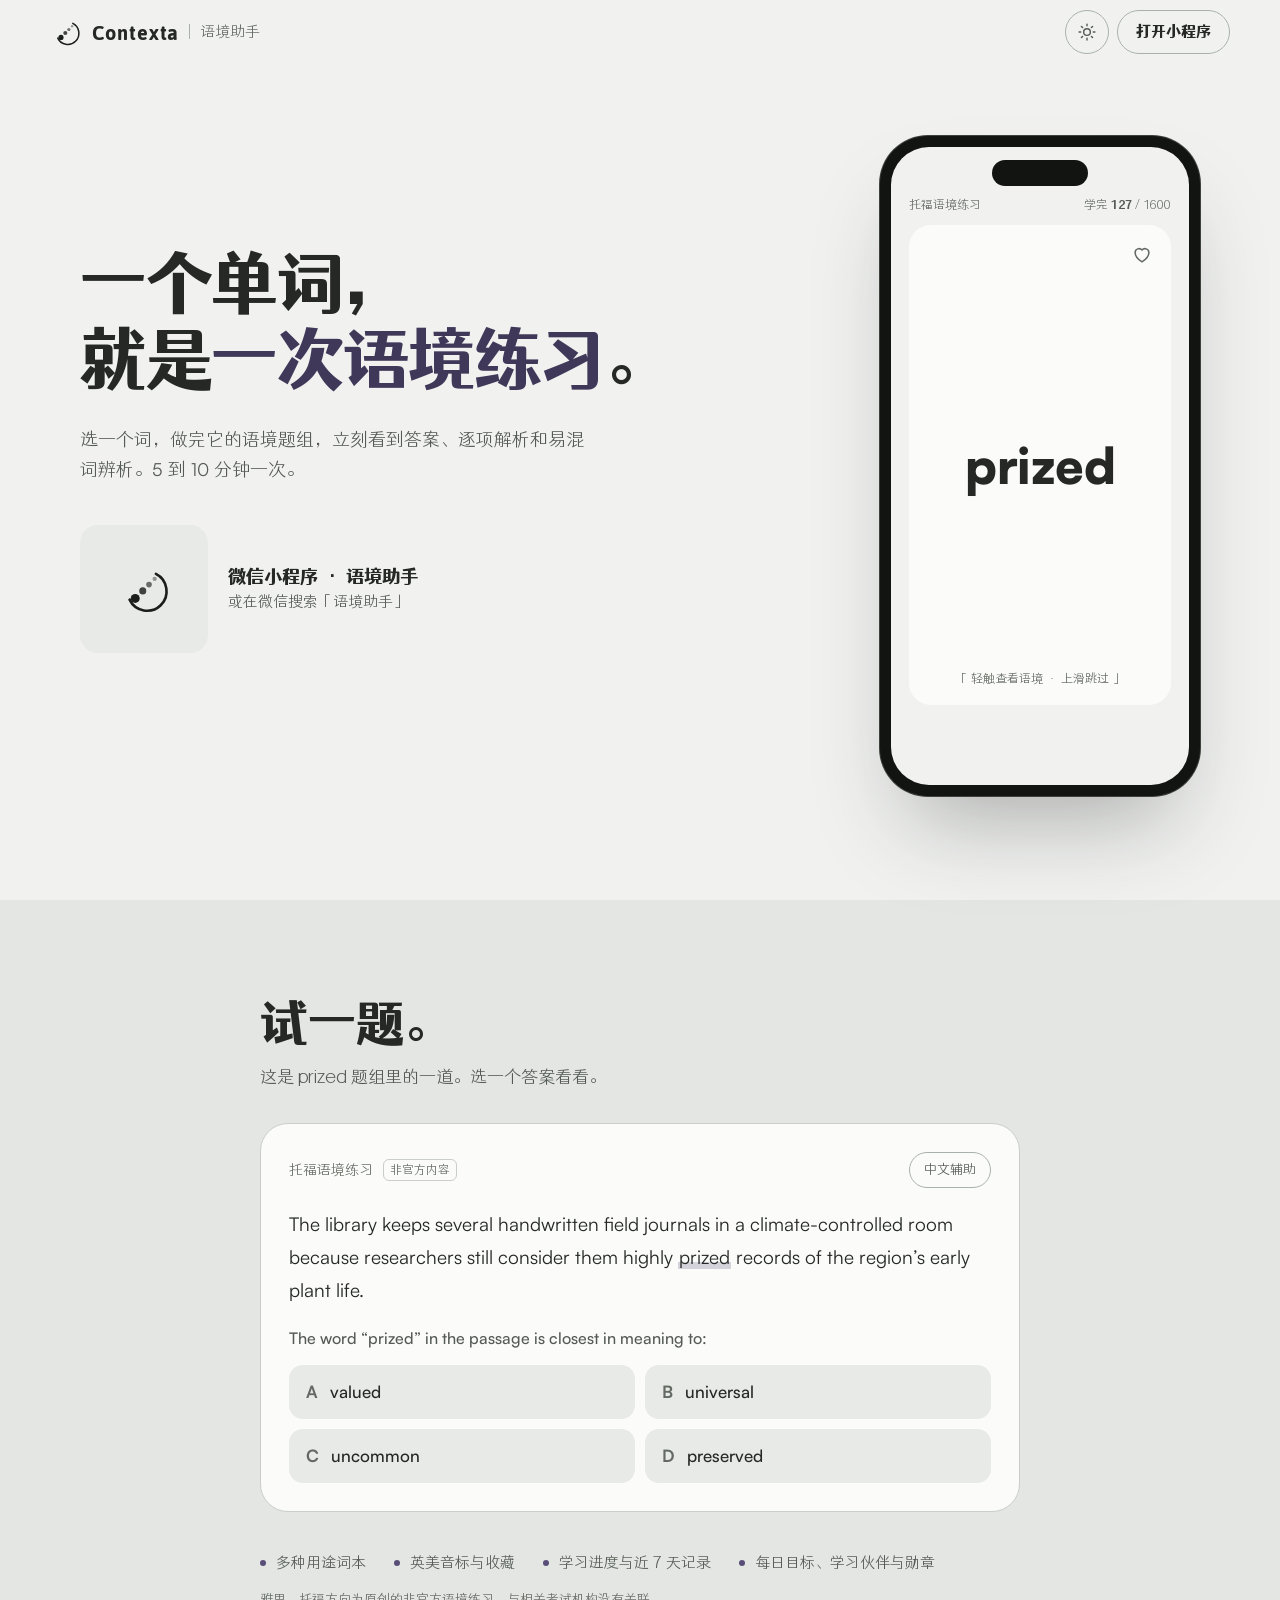
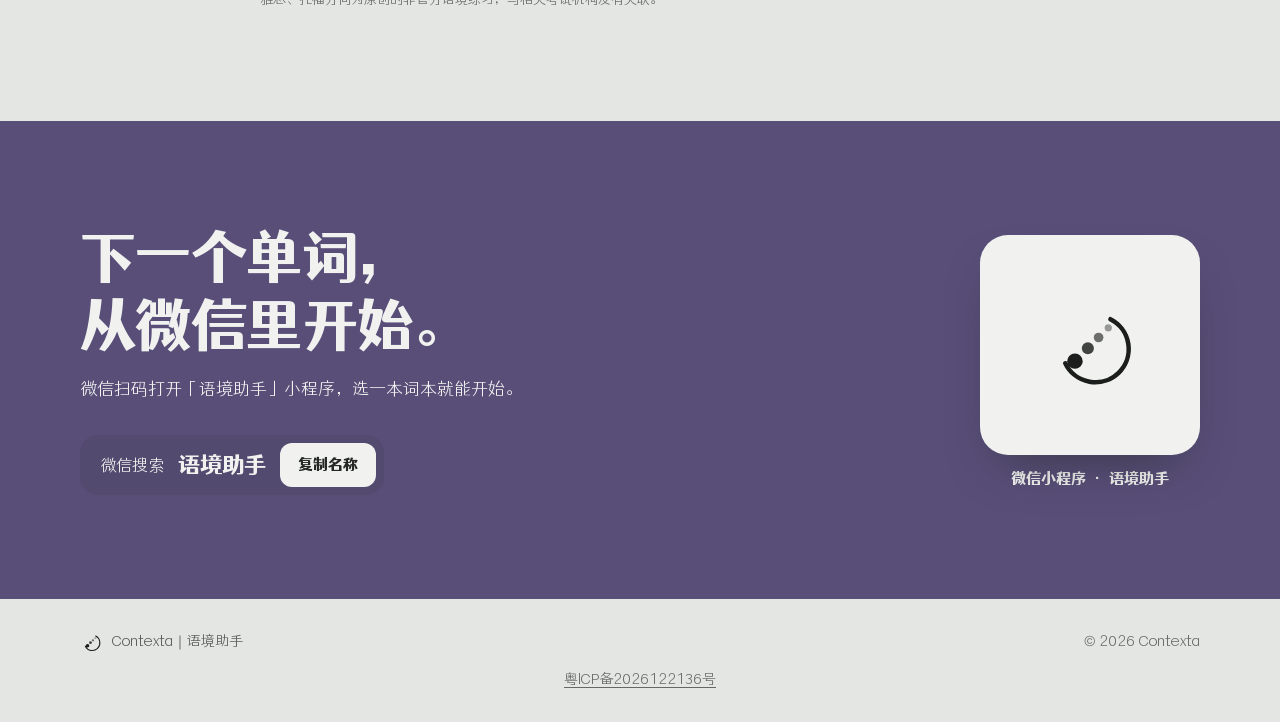
==== commit da40e27a: "feat: add independent static site deployment workflow" ====
--- a/index.html
+++ b/index.html
@@ -208,6 +208,7 @@
     <span class="foot__brand"><span class="logo" aria-hidden="true"></span>Contexta｜语境助手</span>
     <span>© 2026 Contexta</span>
   </div>
+  <div class="wrap foot__filing"><a href="https://beian.miit.gov.cn/">粤ICP备2026122136号</a></div>
 </footer>
 
 <script src="assets/site.js" defer></script>
--- a/assets/site.css
+++ b/assets/site.css
@@ -337,6 +337,8 @@
 .foot__row { display: flex; justify-content: space-between; align-items: center; gap: 16px; flex-wrap: wrap; }
 .foot__brand { display: inline-flex; align-items: center; gap: 10px; color: var(--ink-2); }
 .foot__brand .logo { width: 22px; height: 22px; }
+.foot__filing { margin-top: 16px; text-align: center; }
+.foot__filing a { color: inherit; }
 
 /* ---------- 平板 ---------- */
 @media (max-width: 900px) {
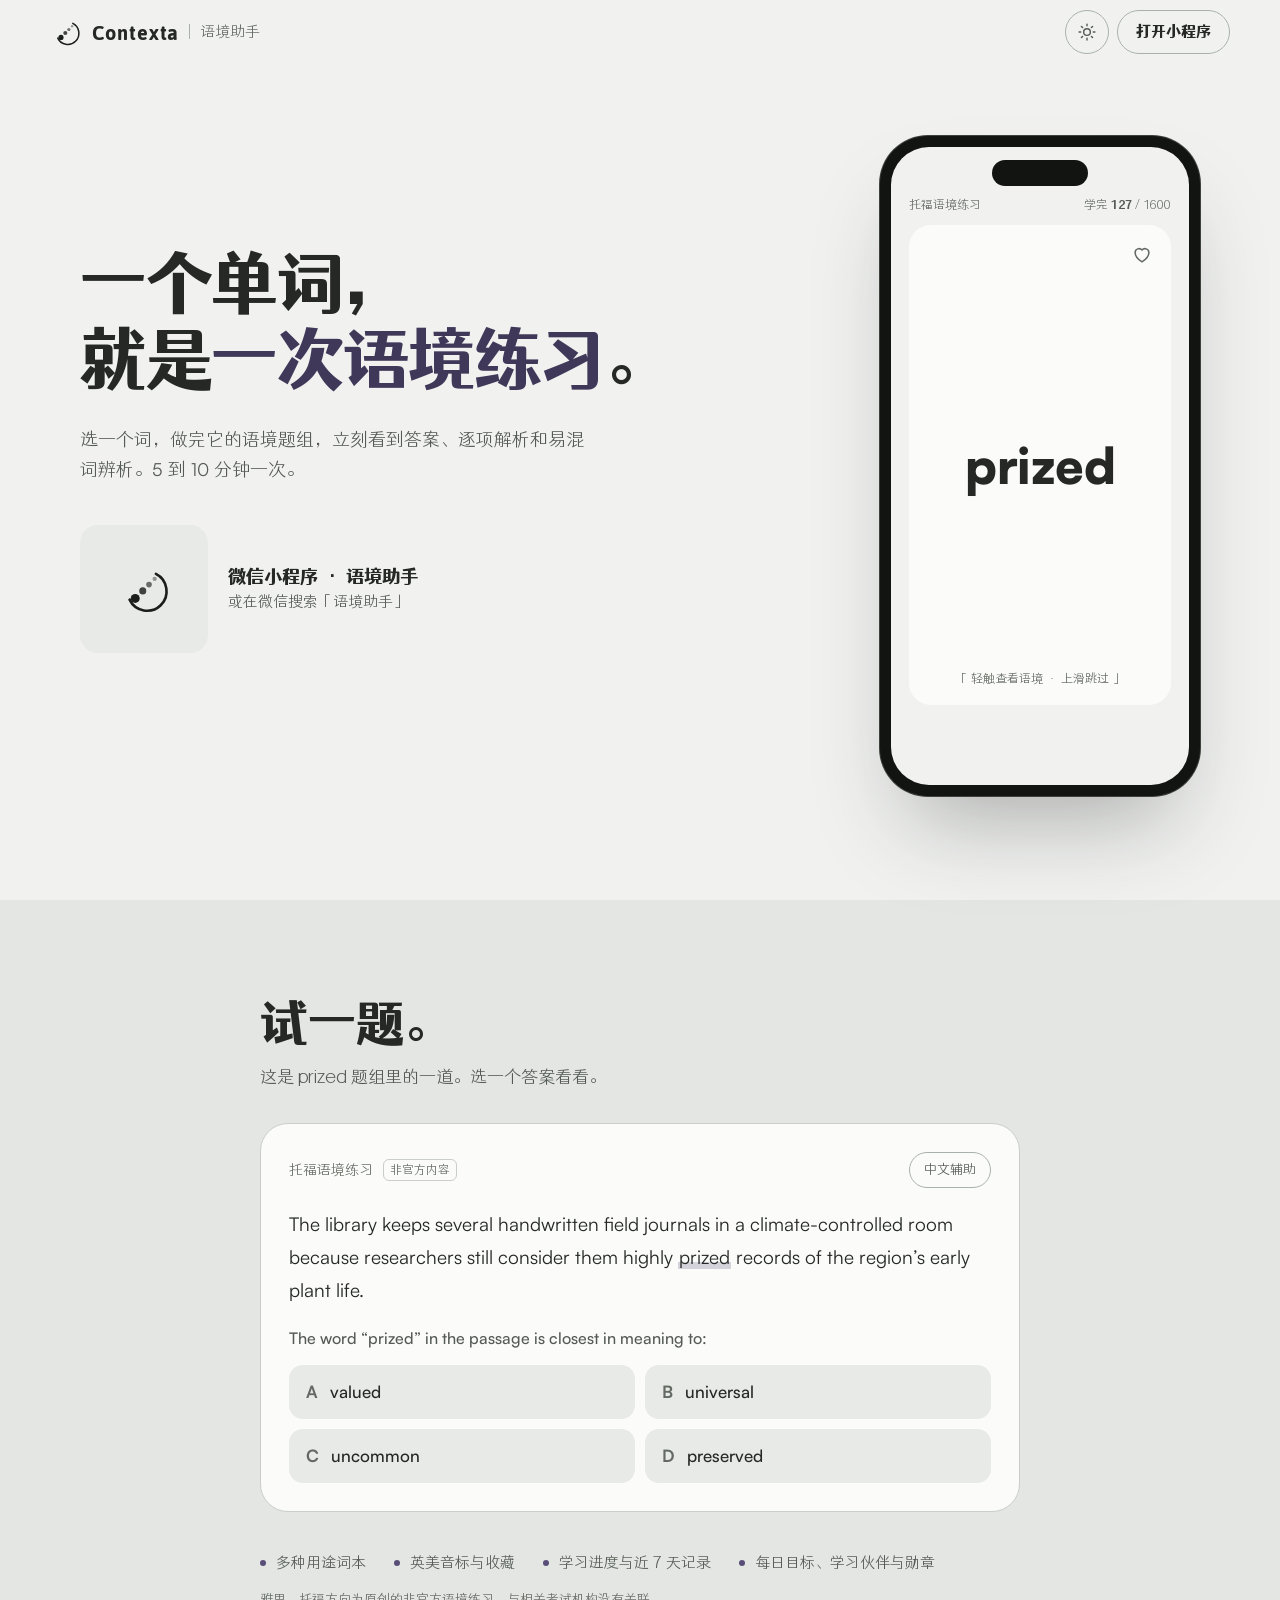
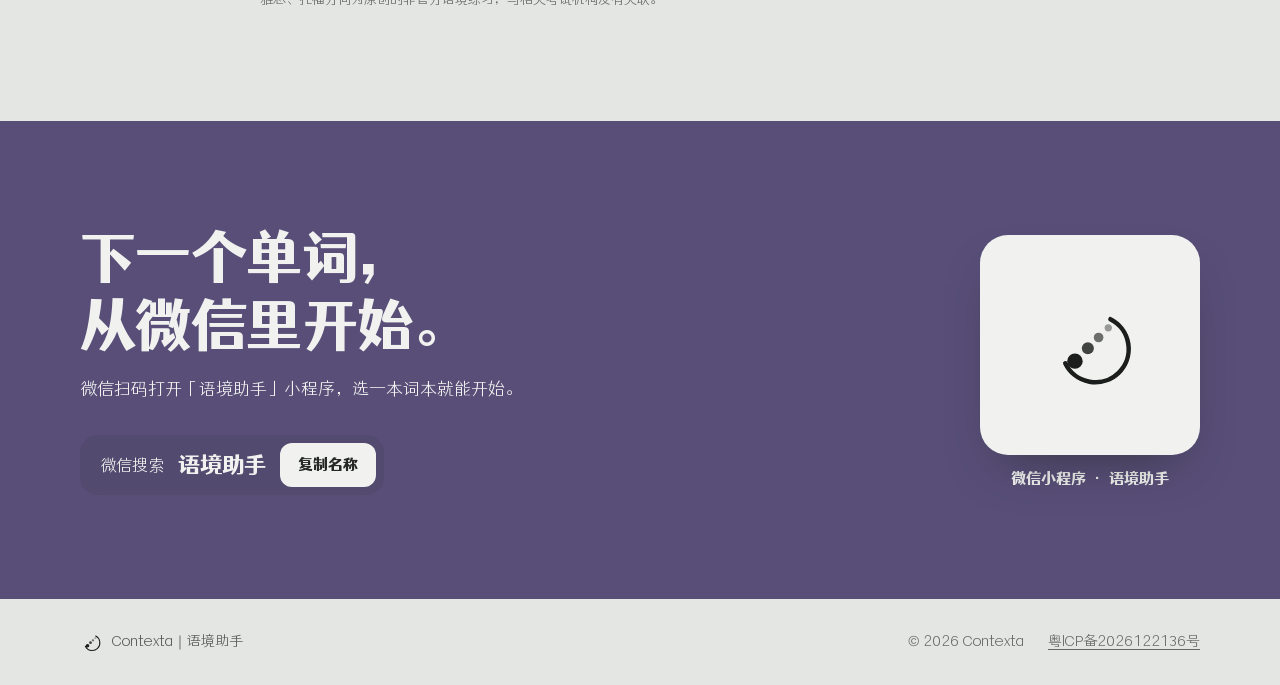
==== commit 66bb3252: "fix: align footer filing information" ====
--- a/index.html
+++ b/index.html
@@ -206,9 +206,11 @@
 <footer class="foot">
   <div class="wrap foot__row">
     <span class="foot__brand"><span class="logo" aria-hidden="true"></span>Contexta｜语境助手</span>
-    <span>© 2026 Contexta</span>
+    <div class="foot__meta">
+      <span>© 2026 Contexta</span>
+      <a class="foot__filing" href="https://beian.miit.gov.cn/">粤ICP备2026122136号</a>
+    </div>
   </div>
-  <div class="wrap foot__filing"><a href="https://beian.miit.gov.cn/">粤ICP备2026122136号</a></div>
 </footer>
 
 <script src="assets/site.js" defer></script>
--- a/assets/site.css
+++ b/assets/site.css
@@ -337,8 +337,9 @@
 .foot__row { display: flex; justify-content: space-between; align-items: center; gap: 16px; flex-wrap: wrap; }
 .foot__brand { display: inline-flex; align-items: center; gap: 10px; color: var(--ink-2); }
 .foot__brand .logo { width: 22px; height: 22px; }
-.foot__filing { margin-top: 16px; text-align: center; }
-.foot__filing a { color: inherit; }
+.foot__meta { display: flex; align-items: center; flex-wrap: wrap; gap: 8px 24px; }
+.foot__meta > * { white-space: nowrap; }
+.foot__filing { color: inherit; }
 
 /* ---------- 平板 ---------- */
 @media (max-width: 900px) {
@@ -377,6 +378,8 @@
   .get__grid { grid-template-columns: 1fr; }
   .get__qr { display: none; }
   .btn { min-height: 48px; padding: 0 20px; font-size: 15px; }
+  .foot__row { flex-direction: column; align-items: flex-start; gap: 12px; }
+  .foot__meta { flex-direction: column; align-items: flex-start; gap: 8px; }
 }
 
 @media (prefers-reduced-motion: reduce) {
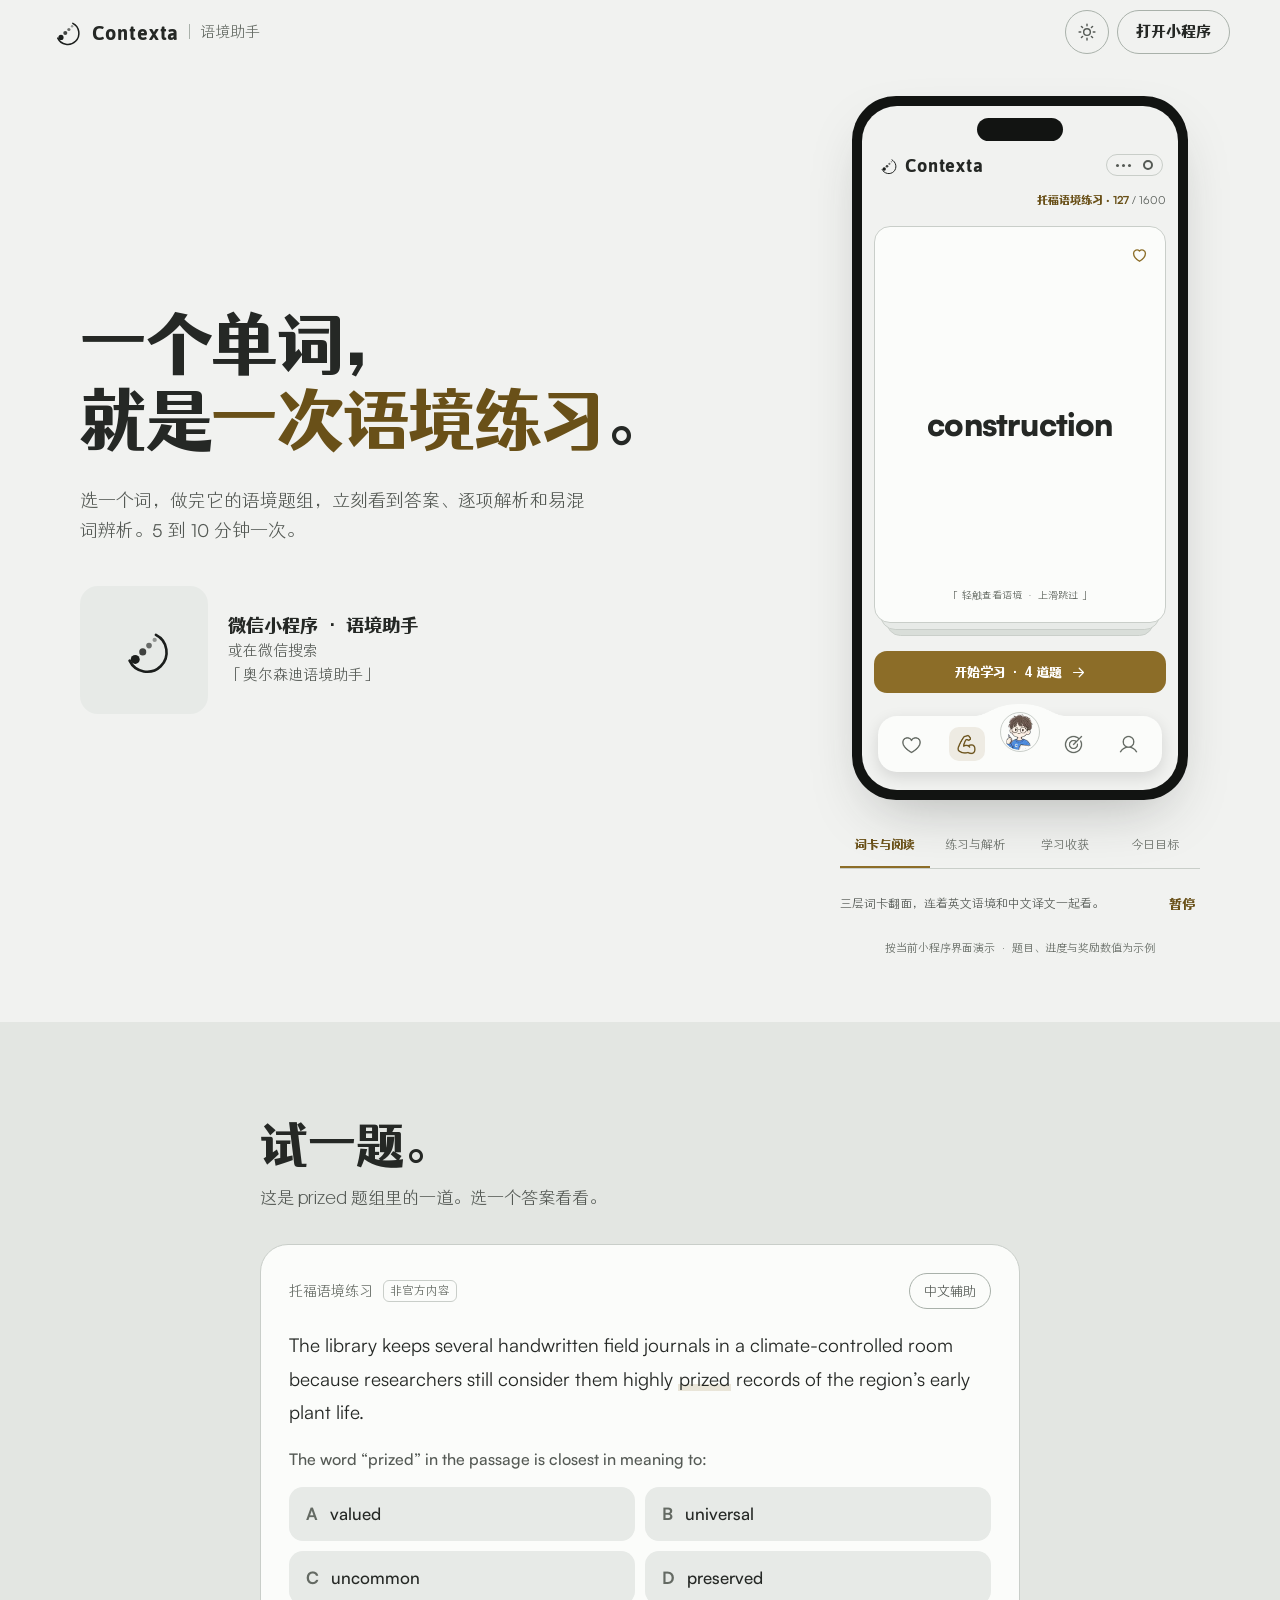
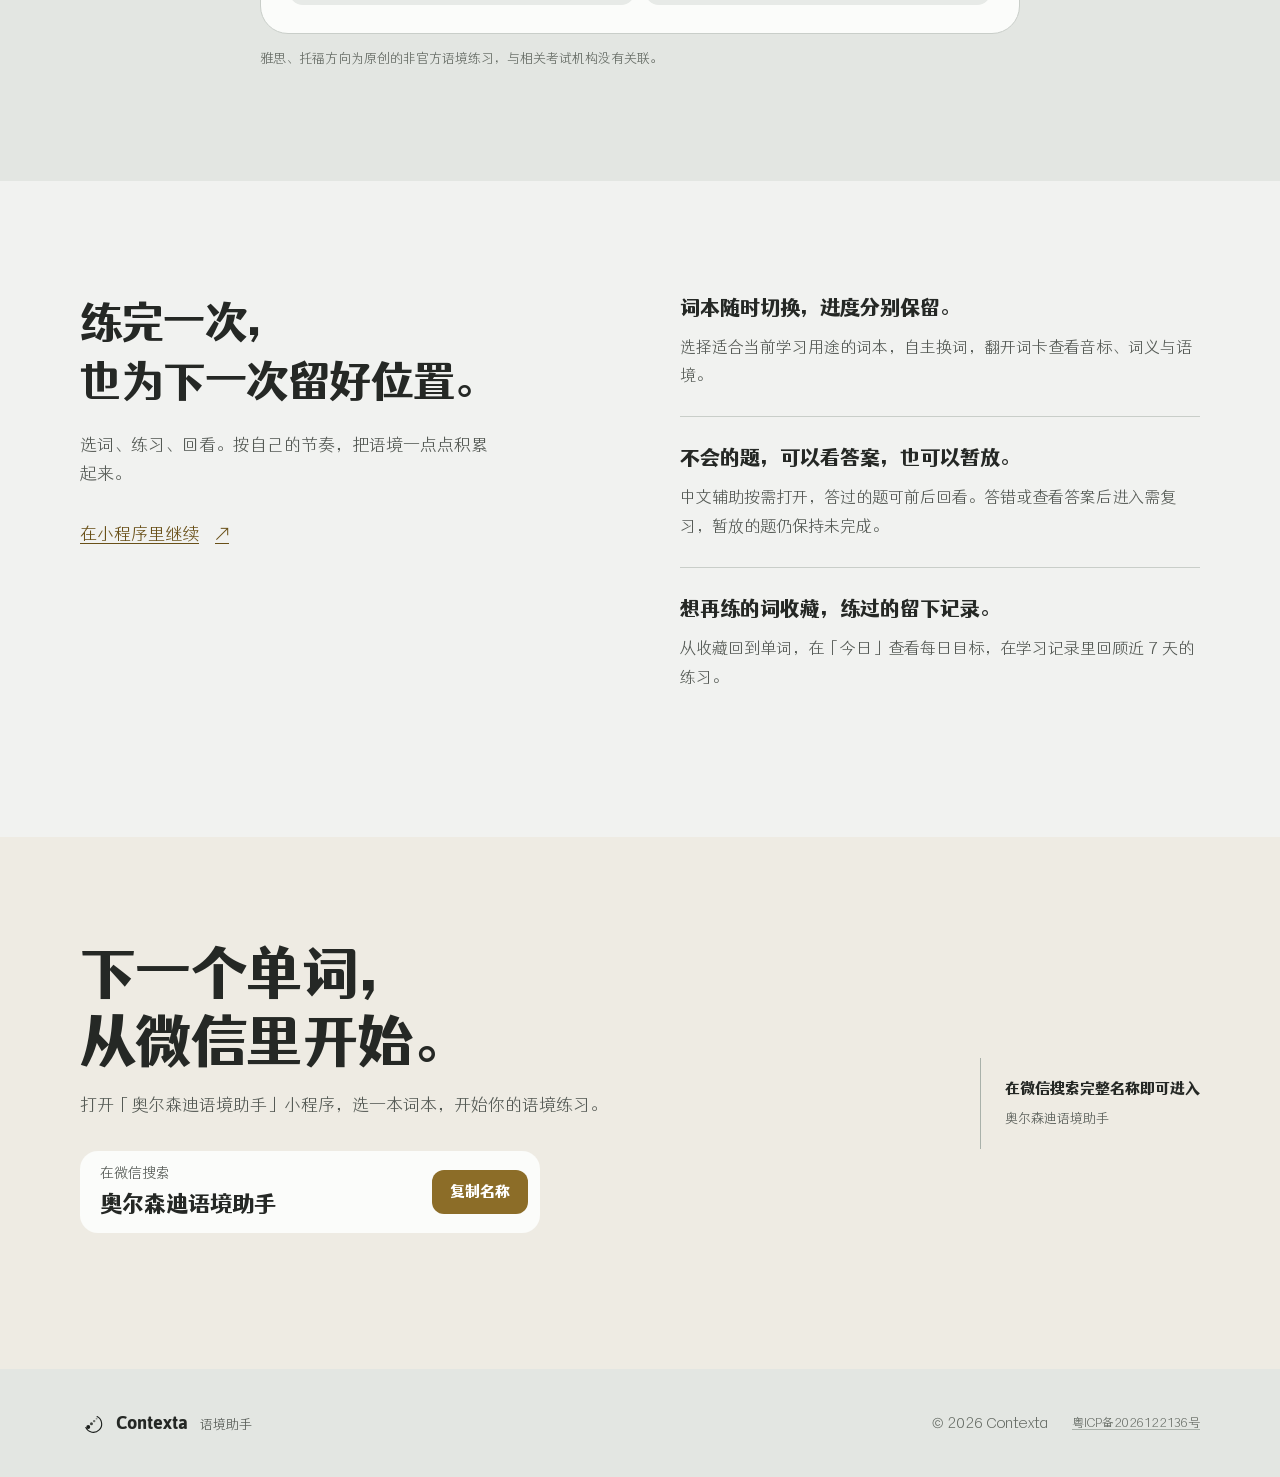
==== commit 22b1f88b: "Refresh product site demo, mobile layout, and brass theme" ====
--- a/index.html
+++ b/index.html
@@ -9,6 +9,7 @@
 <link rel="icon" type="image/svg+xml" href="assets/favicon.svg">
 <link rel="preload" href="assets/fonts/satoshi-latin-700-normal.woff2" as="font" type="font/woff2" crossorigin>
 <link rel="stylesheet" href="assets/site.css">
+<link rel="stylesheet" href="assets/demo.css">
 <!-- 手机端“打开小程序”按钮的跳转地址（微信 URL Link 或明文 URL Scheme）。留空时不显示按钮，只保留微信搜索入口。 -->
 <meta name="ctxa-miniprogram-link" content="">
 <script>
@@ -24,8 +25,8 @@
 </head>
 <body>
 <!--
-THESIS: 产品一句话说得清，官网就短：首屏说清是什么并给入口，第二屏让访客亲手做一道题，结尾再给一次入口。不写长文，不做滚动动画，不列功能清单。
-STORY: 首屏手机循环演示 prized 的一次闭环（认词 → 做题 → 学完）；第二屏是同一个词的语境题（做题 → 反馈与辨析）；结尾扫码或在微信搜索「语境助手」。
+THESIS: 用一词的完整体验说明产品，再让访客亲手试题；学习记录与复习承接下一次练习。
+STORY: 叠卡阅读 → 作答与深入解析 → 学习收获 → 今日目标；微信入口使用完整登记名称。
 -->
 <a class="skip" href="#main">跳到正文</a>
 
@@ -57,66 +58,78 @@
             <img class="qr__img" src="assets/img/miniprogram-code.png" alt="语境助手小程序码" width="240" height="240" data-qr-img>
             <span class="logo qr__fallback" aria-hidden="true"></span>
           </div>
-          <p class="entry__text"><strong data-qr-cap>微信扫码，开始练习</strong>或在微信搜索「语境助手」</p>
+          <p class="entry__text"><strong data-qr-cap>微信扫码，开始练习</strong>或在微信搜索<br>「奥尔森迪语境助手」</p>
         </div>
 
         <a class="open entry--open enter" style="--d: 200ms" href="#get" data-open>打开小程序</a>
         <div class="entry entry--search enter" style="--d: 200ms">
-          <p class="entry__text"><span>在微信搜索</span><strong>语境助手</strong></p>
-          <button type="button" class="copy" data-copy="语境助手">复制名称</button>
+          <p class="entry__text"><span>在微信搜索</span><strong>奥尔森迪语境助手</strong></p>
+          <button type="button" class="copy" data-copy="奥尔森迪语境助手">复制名称</button>
         </div>
         <p class="toast" role="status" aria-live="polite" data-toast></p>
       </div>
 
-      <!-- 手机里循环演示一次闭环：正面 → 翻面释义 → 语境题 → 反馈 → 学完 -->
-      <div class="phone enter" style="--d: 260ms" aria-hidden="true" data-demo>
-        <div class="phone__screen">
-          <p class="ps-status"><span>托福语境练习</span><span>学完 <b class="ps-count" data-demo-count>127</b> / 1600</span></p>
-          <div class="ps-stage">
-            <div class="ps-view ps-view--card">
-              <div class="ps-flip">
-                <div class="ps-face ps-face--front" data-tap="front">
-                  <svg class="ico ico--heart" viewBox="0 0 24 24"><path d="M12 20.5s-7.5-4.6-7.5-10.2A4.3 4.3 0 0 1 12 7.6a4.3 4.3 0 0 1 7.5 2.7C19.5 15.9 12 20.5 12 20.5Z"/></svg>
-                  <span class="ps-word ps-word--front">prized</span>
-                  <span class="ps-tip">「 轻触查看语境 · 上滑跳过 」</span>
-                  <i class="tap"></i>
+      <div class="demo enter" style="--d: 260ms" data-demo-shell>
+        <div class="phone" data-demo data-scene="front" aria-hidden="true">
+          <div class="phone__screen">
+            <div class="app-brand"><span class="logo"></span><span>Contexta</span><span class="app-capsule"><i></i><i></i><i></i><b></b></span></div>
+            <div class="app-body">
+              <div class="app-scene app-learn">
+                <p class="app-status">托福语境练习 · <b data-demo-count>127</b><span> / 1600</span></p>
+                <div class="app-stack">
+                  <div class="app-stack__sheet app-stack__sheet--back"></div>
+                  <div class="app-stack__sheet app-stack__sheet--middle"></div>
+                  <div class="app-card">
+                    <div class="app-card__face app-card__front"><svg class="ico app-heart" viewBox="0 0 24 24"><path d="M12 20.5s-7.5-4.6-7.5-10.2A4.3 4.3 0 0 1 12 7.6a4.3 4.3 0 0 1 7.5 2.7C19.5 15.9 12 20.5 12 20.5Z"/></svg><strong>construction</strong><p>「 轻触查看语境 · 上滑跳过 」</p><i class="app-touch"></i></div>
+                    <div class="app-card__face app-card__back">
+                      <div class="app-word-row"><strong>construction</strong><svg class="ico app-heart" viewBox="0 0 24 24"><path d="M12 20.5s-7.5-4.6-7.5-10.2A4.3 4.3 0 0 1 12 7.6a4.3 4.3 0 0 1 7.5 2.7C19.5 15.9 12 20.5 12 20.5Z"/></svg></div>
+                      <p class="app-phon">[kənˈstrʌkʃən]</p>
+                      <p class="app-meaning"><b>n.</b> 建造；施工<br><b>n.</b> 结构；构造</p>
+                      <div class="app-reading"><p class="app-source">托福语境练习 · 非官方内容</p><p>The rapid <mark>construction</mark> of elevated walkways allowed visitors to cross the wetlands without disturbing the soil below.</p><p class="app-translation">高架步道的快速建造让游客可以穿过湿地，同时不扰动下方的土壤。</p></div>
+                    </div>
+                  </div>
                 </div>
-                <div class="ps-face ps-face--back">
-                  <div class="ps-card__head">
-                    <span class="ps-word">prized</span>
-                    <svg class="ico ico--heart" viewBox="0 0 24 24"><path d="M12 20.5s-7.5-4.6-7.5-10.2A4.3 4.3 0 0 1 12 7.6a4.3 4.3 0 0 1 7.5 2.7C19.5 15.9 12 20.5 12 20.5Z"/></svg>
-                  </div>
-                  <p class="ps-phon"><span>英</span> [praɪzd]　<span>美</span> [praɪzd]</p>
-                  <p class="ps-sense"><span class="ps-pos">adj.</span> 珍贵的；备受重视的</p>
-                  <dl class="ps-rel">
-                    <div><dt>prize</dt><dd><span>词族</span>珍视；奖项</dd></div>
-                    <div><dt>highly prized</dt><dd><span>搭配</span>备受珍视的</dd></div>
-                  </dl>
-                </div>
-              </div>
-              <div class="ps-btn" data-tap="start">开始学习 · 6 道题<i class="tap"></i></div>
-            </div>
-
-            <div class="ps-view ps-view--quiz">
-              <p class="ps-meta"><span class="tag">非官方内容</span><span class="ps-no">6 / 6</span></p>
-              <p class="ps-passage">Researchers still consider the field journals highly <mark>prized</mark> records of the region’s early plant life.</p>
-              <p class="ps-prompt">“prized” is closest in meaning to:</p>
-              <ul class="ps-choices">
-                <li class="ps-choice ps-choice--right"><b>A</b>valued</li>
-                <li class="ps-choice ps-choice--other"><b>B</b>universal</li>
-                <li class="ps-choice ps-choice--picked" data-tap="pick"><b>C</b>uncommon<i class="tap"></i></li>
-                <li class="ps-choice ps-choice--other"><b>D</b>preserved</li>
-              </ul>
-              <div class="ps-compare"><div><p>最强迷惑项对比</p><p>uncommon 只说“不常见”；prized 强调“被珍惜、有价值”。</p></div></div>
-            </div>
-
-            <div class="ps-view ps-view--done">
-              <img class="ps-stamp" src="assets/img/completion-stamp.webp" alt="" width="150" height="150">
-              <p class="ps-done-word">prized</p>
-              <p class="ps-done-note">题组完成 · 已计入学完</p>
-            </div>
+                <div class="app-primary">开始学习 · 4 道题 <svg class="ico" viewBox="0 0 24 24"><path d="M5 12h14m-6-6 6 6-6 6"/></svg></div>
+              </div>
+              <div class="app-scene app-question">
+                <div class="app-question__progress"><span>当前词题组 · 4 / 4</span><i></i><svg class="ico" viewBox="0 0 24 24"><circle cx="12" cy="12" r="8"/><path d="m8 12 3 3 5-6"/></svg></div>
+                <div class="app-question__meta"><span>托福语境练习 · 非官方内容</span><span>中文辅助</span></div>
+                <p class="app-passage">The rapid <mark>construction</mark> of elevated walkways allowed visitors to cross the wetlands without disturbing the soil below.</p>
+                <p class="app-prompt">“construction” is closest in meaning to:</p>
+                <ul class="app-options"><li class="app-option app-option--correct"><b>A</b><span>building</span><svg class="ico" viewBox="0 0 24 24"><path d="m5 12 4 4L19 6"/></svg></li><li class="app-option"><b>B</b><span>repair</span></li><li class="app-option"><b>C</b><span>destruction</span></li><li class="app-option app-option--picked"><b>D</b><span>design</span><svg class="ico" viewBox="0 0 24 24"><path d="m6 6 12 12M18 6 6 18"/></svg></li></ul>
+                <p class="app-answer-note">正确答案 A · 已标记为需复习</p>
+              </div>
+              <div class="app-scene app-explanation">
+                <h3>深入解析</h3>
+                <div class="app-recap"><span>本题回顾</span><p>“construction” is closest in meaning to:</p><p>你的选择：D design</p><strong>正确答案：A building</strong></div>
+                <div class="app-analysis"><h4>语境核心要点</h4><p>步道让游客得以通行，句子关注的是实际修建过程，而不只是图纸上的设计。</p></div>
+                <div class="app-comparison"><h4>最强迷惑项对比</h4><p><strong>building</strong><span>实际建造，让步道成为现实。</span></p><p><strong>design</strong><span>方案或规划，不表示已经建成。</span></p></div>
+              </div>
+              <div class="app-scene app-today">
+                <h3><i></i>今日目标</h3>
+                <div class="app-goal"><svg class="app-goal__arc" viewBox="0 0 240 144" data-goal-arc></svg><div class="app-goal__value"><span>答题进度</span><p><strong>12</strong> / 20 题</p><b>还差 8 题</b></div></div>
+                <div class="app-goal-edit">修改每日目标</div>
+                <div class="app-today__heading"><h4>今日获得</h4><span>今天共答 12 题</span></div>
+                <div class="app-rewards"><div><span>今日积分</span><strong>+12</strong></div><div><span>今日 XP</span><strong>+44</strong></div></div>
+                <div class="app-today__heading"><h4>今日已学词本</h4><span>1 本</span></div>
+                <div class="app-today__book"><img src="assets/img/toefl.png" width="46" height="60" alt=""><div><strong>托福语境练习</strong><span>学完 2 词 · 12 题</span><small>最近练习 09:24</small></div></div>
+              </div>
+            </div>
+            <div class="app-dock">
+              <div class="app-dock__nav"><span><i class="app-nav-icon app-nav-icon--saved"></i></span><span data-nav-learn><i class="app-nav-icon app-nav-icon--learn"></i></span><span class="app-shortcut"><img src="assets/img/demo/learning-shortcut.png" width="40" height="40" alt=""></span><span data-nav-today><i class="app-nav-icon app-nav-icon--today"></i><i class="app-touch"></i></span><span><i class="app-nav-icon app-nav-icon--profile"></i></span></div>
+              <div class="app-dock__actions"><span><svg class="ico" viewBox="0 0 24 24"><path d="m14 5-7 7 7 7"/></svg></span><span data-secondary-icon><svg class="ico app-secondary--book" viewBox="0 0 24 24"><path d="M12 5c-3-2-6-2-9-1v15c3-1 6-1 9 1m0-15c3-2 6-2 9-1v15c-3-1-6-1-9 1V5Z"/></svg><svg class="ico app-secondary--task" viewBox="0 0 24 24"><rect x="5" y="4" width="14" height="17" rx="2"/><path d="M9 3h6v3H9zm0 9h6m-6 4h6"/></svg></span><span><svg class="ico" viewBox="0 0 24 24"><path d="m10 5 7 7-7 7"/></svg></span><span><svg class="ico" viewBox="0 0 24 24"><rect x="4" y="4" width="6" height="6" rx="1"/><rect x="14" y="4" width="6" height="6" rx="1"/><rect x="4" y="14" width="6" height="6" rx="1"/><rect x="14" y="14" width="6" height="6" rx="1"/></svg></span></div>
+            </div>
+            <div class="app-completion"><div class="app-completion__dialog"><div class="app-completion__close"><svg class="ico" viewBox="0 0 24 24"><path d="m6 6 12 12M18 6 6 18"/></svg></div><strong class="app-completion__word">construction</strong><p>练习时间 · 3 分 12 秒</p><div class="app-completion__rewards"><span><b>+12</b> XP</span><span><b>+4</b> 积分</span></div><div class="app-completion__actions"><span>返回继续选词</span><strong>复习错题</strong></div></div><div class="app-confetti" data-demo-confetti></div></div>
           </div>
         </div>
+        <div class="demo__controls" role="group" aria-label="切换功能演示">
+          <button type="button" data-demo-step="reading" data-caption="三层词卡翻面，连着英文语境和中文译文一起看。" aria-pressed="true">词卡与阅读</button>
+          <button type="button" data-demo-step="explanation" data-caption="答错后进入深入解析，分清实际建造与设计规划。" aria-pressed="false">练习与解析</button>
+          <button type="button" data-demo-step="completion" data-caption="完成题组后，打开学习收获，查看时间、XP 与积分。" aria-pressed="false">学习收获</button>
+          <button type="button" data-demo-step="today" data-caption="切到今日，查看目标题数、今日获得与已学词本。" aria-pressed="false">今日目标</button>
+        </div>
+        <div class="demo__caption"><p data-demo-caption>三层词卡翻面，连着英文语境和中文译文一起看。</p><button type="button" class="demo__play" data-demo-play aria-label="暂停演示">暂停</button></div>
+        <p class="demo__note">按当前小程序界面演示 · 题目、进度与奖励数值为示例</p>
       </div>
     </div>
   </section>
@@ -169,28 +182,37 @@
         </div>
       </div>
 
-      <ul class="also" aria-label="小程序里还有" data-reveal>
-        <li>多种用途词本</li>
-        <li>英美音标与收藏</li>
-        <li>学习进度与近 7 天记录</li>
-        <li>每日目标、学习伙伴与勋章</li>
-      </ul>
       <p class="note">雅思、托福方向为原创的非官方语境练习，与相关考试机构没有关联。</p>
     </div>
   </section>
 
-  <!-- 结尾：再给一次入口 -->
+  <section class="practice" aria-labelledby="practice-title">
+    <div class="wrap practice__grid">
+      <div class="practice__intro">
+        <h2 id="practice-title">练完一次，<br>也为下一次留好位置。</h2>
+        <p>选词、练习、回看。按自己的节奏，把语境一点点积累起来。</p>
+        <a class="practice__link" href="#get">在小程序里继续 <span aria-hidden="true">↗</span></a>
+      </div>
+      <dl class="practice__list">
+        <div><dt>词本随时切换，进度分别保留。</dt><dd>选择适合当前学习用途的词本，自主换词，翻开词卡查看音标、词义与语境。</dd></div>
+        <div><dt>不会的题，可以看答案，也可以暂放。</dt><dd>中文辅助按需打开，答过的题可前后回看。答错或查看答案后进入需复习，暂放的题仍保持未完成。</dd></div>
+        <div><dt>想再练的词收藏，练过的留下记录。</dt><dd>从收藏回到单词，在「今日」查看每日目标，在学习记录里回顾近 7 天的练习。</dd></div>
+      </dl>
+    </div>
+  </section>
+
+  <!-- 结尾：温暖中性底色，再给一次入口 -->
   <section class="get" id="get" aria-labelledby="get-title">
     <div class="wrap get__grid" data-reveal>
       <div>
         <h2 id="get-title" class="get__title">下一个单词，<br>从微信里开始。</h2>
-        <p class="get__body">微信扫码打开「语境助手」小程序，选一本词本就能开始。</p>
-        <a class="open open--dark get__open" href="#get" data-open>打开小程序</a>
+        <p class="get__body">打开「奥尔森迪语境助手」小程序，选一本词本，开始你的语境练习。</p>
+        <a class="open get__open" href="#get" data-open>打开小程序</a>
         <div class="get__search">
-          <span>微信搜索</span>
-          <strong>语境助手</strong>
-          <button type="button" class="copy copy--dark" data-copy="语境助手">复制名称</button>
-        </div>
+          <p><span>在微信搜索</span><strong>奥尔森迪语境助手</strong></p>
+          <button type="button" class="copy" data-copy="奥尔森迪语境助手">复制名称</button>
+        </div>
+        <p class="toast toast--get" role="status" aria-live="polite" data-toast></p>
       </div>
       <div class="get__qr" data-qr>
         <div class="get__code">
@@ -198,6 +220,7 @@
           <span class="logo qr__fallback" aria-hidden="true"></span>
         </div>
         <p class="get__cap" data-qr-cap>微信扫一扫 · 语境助手</p>
+        <p class="get__hint" data-qr-hint>手机端可长按识别，或复制名称到微信搜索。</p>
       </div>
     </div>
   </section>
@@ -205,7 +228,7 @@
 
 <footer class="foot">
   <div class="wrap foot__row">
-    <span class="foot__brand"><span class="logo" aria-hidden="true"></span>Contexta｜语境助手</span>
+    <a class="foot__brand" href="#top" aria-label="返回首页"><span class="logo" aria-hidden="true"></span><span><strong>Contexta</strong><span>语境助手</span></span></a>
     <div class="foot__meta">
       <span>© 2026 Contexta</span>
       <a class="foot__filing" href="https://beian.miit.gov.cn/">粤ICP备2026122136号</a>
@@ -214,5 +237,6 @@
 </footer>
 
 <script src="assets/site.js" defer></script>
+<script src="assets/demo.js" defer></script>
 </body>
 </html>
--- a/assets/site.css
+++ b/assets/site.css
@@ -20,14 +20,15 @@
   --ink-3: #a5aca3;
   --line: #4b504b;
   --line-strong: #687068;
-  --accent: #9a90ba;
-  --accent-strong: #b8b0d4;
-  --accent-deep: #403859;
+  --accent: #d4b572;
+  --accent-strong: #e8cca0;
+  --on-accent: #252825;
+  --surface-accent: #3b3932;
   --positive: #7bc7a4;
   --negative: #e0a095;
-  --favourite: #e5a05c;
-  --highlight: rgba(154, 144, 186, 0.42);
-  --accent-soft: #403859;
+  --favourite: var(--accent);
+  --highlight: rgba(212, 181, 114, 0.24);
+  --accent-soft: var(--surface-accent);
   --bar-bg: rgba(37, 40, 37, 0.86);
   --phone-glow: rgba(0, 0, 0, 0.7);
   color-scheme: dark;
@@ -55,13 +56,13 @@
   --ink-3: #646a63;
   --line: #c9cec9;
   --line-strong: #a9b1aa;
-  --accent: #584e78;
-  --accent-strong: #403859;
-  --accent-soft: #e6e2f0;
+  --accent: #8c6d28;
+  --accent-strong: #695018;
+  --on-accent: #ffffff;
+  --surface-accent: #eeebe3;
   --positive: #397c5f;
   --negative: #a44c42;
-  --favourite: #9e5d2a;
-  --highlight: rgba(88, 78, 120, 0.24);
+  --highlight: rgba(140, 109, 40, 0.16);
   --bar-bg: rgba(241, 242, 240, 0.86);
   --phone-glow: rgba(37, 40, 37, 0.35);
 }
@@ -76,7 +77,7 @@
   -webkit-font-smoothing: antialiased;
   text-rendering: optimizeLegibility;
 }
-::selection { background: var(--accent); color: var(--canvas); }
+::selection { background: var(--accent); color: var(--on-accent); }
 ::-webkit-scrollbar { width: 10px; }
 ::-webkit-scrollbar-track { background: var(--canvas-outside); }
 ::-webkit-scrollbar-thumb { background: var(--line-strong); border-radius: 10px; border: 2px solid var(--canvas-outside); }
@@ -118,7 +119,7 @@
   border-radius: 16px; font: 700 16px/1 var(--font-ui); text-decoration: none; border: 0; cursor: pointer;
   transition: transform 0.2s var(--ease-out), background-color 0.25s;
 }
-.btn--primary { background: var(--accent); color: var(--canvas); box-shadow: 0 10px 28px -12px rgba(154, 144, 186, 0.7); }
+.btn--primary { background: var(--accent); color: var(--on-accent); }
 .btn--primary:hover { background: var(--accent-strong); }
 .btn:active { transform: scale(0.97); }
 
@@ -155,113 +156,32 @@
 .entry__code { position: relative; flex: none; width: 128px; height: 128px; border-radius: 18px; background: var(--ivory); overflow: hidden; }
 .entry__code .qr__img { width: 100%; height: 100%; object-fit: contain; padding: 10px; }
 .entry--search { display: none; justify-content: space-between; padding: 10px 10px 10px 20px; border-radius: 18px; background: var(--surface); border: 1px solid var(--line); }
-.entry--search .entry__text { display: flex; align-items: baseline; gap: 10px; }
-.entry--search strong { display: inline; font-size: 20px; }
+.entry--search .entry__text { min-width: 0; }
+.entry--search strong { font-size: 18px; }
 
 .qr__fallback { display: none; }
 .is-missing .qr__img { display: none; }
 .is-missing .qr__fallback { display: block; position: absolute; inset: 0; margin: auto; width: 44%; height: 44%; }
 .is-missing .entry__code { background: var(--surface-muted); }
 
-.open { display: none; align-items: center; justify-content: center; min-height: 52px; padding: 0 28px; border-radius: 14px; background: var(--accent); color: var(--canvas); font: 700 17px/1 var(--font-cn); text-decoration: none; transition: transform 0.2s var(--ease-out); }
+.open { display: none; align-items: center; justify-content: center; min-height: 52px; padding: 0 28px; border-radius: 14px; background: var(--accent); color: var(--on-accent); font: 700 17px/1 var(--font-cn); text-decoration: none; transition: transform 0.2s var(--ease-out), background-color 0.2s; }
+.open:hover { background: var(--accent-strong); }
 .open:active { transform: scale(0.96); }
-.open--dark { background: var(--canvas); color: var(--ink); }
-.copy { flex: none; min-height: 44px; padding: 0 18px; border: 0; border-radius: 12px; background: var(--accent); color: var(--canvas); font: 700 15px/1 var(--font-cn); cursor: pointer; transition: transform 0.2s var(--ease-out); }
+.copy { flex: none; min-height: 44px; padding: 0 18px; border: 0; border-radius: 12px; background: var(--accent); color: var(--on-accent); font: 700 15px/1 var(--font-cn); cursor: pointer; transition: transform 0.2s var(--ease-out), background-color 0.2s; }
+.copy:hover { background: var(--accent-strong); }
 .copy:active { transform: scale(0.96); }
-.copy--dark { background: var(--canvas); color: var(--ink); }
 .toast { min-height: 1.6em; margin-top: 10px; font: 400 14px/1.6 var(--font-cn); color: var(--accent-strong); }
 
-/* 手机里的演示（与小程序词卡、题目页一致） */
-.phone { width: 320px; aspect-ratio: 320 / 660; padding: 11px; border-radius: 48px; background: #121412; box-shadow: 0 0 0 1px #3d413d, 0 50px 90px -30px var(--phone-glow); }
-.phone__screen { position: relative; height: 100%; display: flex; flex-direction: column; gap: 14px; padding: 52px 18px 22px; border-radius: 38px; background: var(--canvas); overflow: hidden; }
-.phone__screen::before { content: ""; position: absolute; top: 13px; left: 50%; width: 96px; height: 26px; margin-left: -48px; border-radius: 20px; background: #121412; }
-.ps-status { display: flex; justify-content: space-between; font: 400 12px/1 var(--font-cn); color: var(--ink-3); }
-.ps-count { font-weight: 700; color: var(--ink-2); display: inline-block; }
-.ps-count.is-bump { animation: bump 0.6s var(--ease-spring); color: var(--accent-strong); }
-.ps-stage { position: relative; flex: 1; }
-.ps-view { position: absolute; inset: 0; display: flex; flex-direction: column; gap: 12px; transition: transform 0.6s var(--ease-out), opacity 0.45s var(--ease-out); }
-
-/* 词卡：正面 ↔ 释义 */
-.ps-view--card { perspective: 1200px; }
-.ps-flip { position: relative; flex: 1; transform-style: preserve-3d; transition: transform 0.75s var(--ease-out); }
-.ps-face { position: absolute; inset: 0; display: flex; flex-direction: column; gap: 16px; padding: 22px 18px; border-radius: 22px; background: var(--surface); -webkit-backface-visibility: hidden; backface-visibility: hidden; }
-.ps-face--front { align-items: center; justify-content: center; }
-.ps-face--front .ico--heart { position: absolute; top: 18px; right: 18px; color: var(--ink-3); fill: none; }
-.ps-face--back { justify-content: center; transform: rotateY(180deg); }
-.ps-card__head { display: flex; justify-content: space-between; align-items: center; }
-.ps-word { font: 900 44px/1 var(--font-word); letter-spacing: -0.01em; }
-.ps-word--front { font-size: 50px; }
-.ps-tip { position: absolute; bottom: 20px; font: 400 12px/1 var(--font-cn); color: var(--ink-3); }
-.ps-face--back .ico--heart { color: var(--favourite); fill: var(--favourite); }
-.ps-phon { font: 400 13px/1.4 var(--font-word); color: var(--ink-2); }
-.ps-phon span { font-family: var(--font-cn); color: var(--ink-3); font-size: 12px; }
-.ps-sense { font: 400 17px/1.5 var(--font-cn); }
-.ps-pos { font: 700 14px/1 var(--font-word); color: var(--accent-strong); margin-right: 4px; }
-.ps-rel { margin-top: 6px; display: grid; gap: 12px; padding-top: 16px; border-top: 1px solid var(--line); }
-.ps-rel dt { font: 700 14px/1.4 var(--font-word); }
-.ps-rel dd { margin: 0; font: 400 13px/1.5 var(--font-cn); color: var(--ink-2); }
-.ps-rel dd span { margin-right: 6px; font-size: 11px; color: var(--ink-3); }
-.ps-btn { position: relative; overflow: hidden; display: grid; place-items: center; height: 46px; flex: none; border-radius: 14px; background: var(--accent); color: var(--canvas); font: 700 15px/1 var(--font-cn); transition: opacity 0.4s var(--ease-out) 0.25s, transform 0.4s var(--ease-out) 0.25s; }
-
-/* 语境题 */
-.ps-view--quiz { gap: 10px; font: 400 12.5px/1.55 var(--font-word); }
-.ps-meta { display: flex; align-items: center; gap: 8px; font: 400 12px/1 var(--font-cn); color: var(--ink-3); }
-.ps-meta .tag { font-size: 11px; padding: 3px 5px; }
-.ps-no { margin-left: auto; font-family: var(--font-word); }
-.ps-passage { padding: 12px; border-radius: 14px; background: var(--surface); color: var(--ink-2); }
-.ps-prompt { font-weight: 500; }
-.ps-choices { display: grid; gap: 7px; }
-.ps-choice { position: relative; overflow: hidden; display: flex; gap: 10px; padding: 9px 12px; border-radius: 12px; border: 1px solid transparent; background: var(--surface); transition: border-color 0.3s, color 0.3s, opacity 0.3s, transform 0.2s var(--ease-out); }
-.ps-choice b { color: var(--ink-3); transition: color 0.3s; }
-.ps-compare { display: grid; grid-template-rows: 0fr; transition: grid-template-rows 0.5s var(--ease-out) 0.25s; }
-.ps-compare > div { overflow: hidden; }
-.ps-compare > div > * { font: 400 12px/1.55 var(--font-cn); color: var(--ink-2); }
-.ps-compare > div { border-radius: 12px; background: var(--accent-soft); padding: 0 12px; }
-.ps-compare p:first-child { padding-top: 10px; font-weight: 700; color: var(--accent-strong); }
-.ps-compare p:last-child { padding-bottom: 10px; }
-
-/* 学完 */
-.ps-view--done { align-items: center; justify-content: center; gap: 6px; text-align: center; }
-.ps-stamp { width: 132px; height: 132px; }
-.ps-done-word { margin-top: 8px; font: 900 30px/1 var(--font-word); }
-.ps-done-note { font: 400 13px/1.5 var(--font-cn); color: var(--ink-2); }
-
-/* 演示阶段（site.js 依次切换 data-stage） */
-.ps-view--quiz, .ps-view--done { opacity: 0; pointer-events: none; }
-.ps-view--quiz { transform: translateX(48px); }
-[data-stage="front"] .ps-btn { opacity: 0; transform: translateY(10px); transition-delay: 0s; }
-[data-stage="def"] .ps-flip { transform: rotateY(180deg); }
-[data-stage="quiz"] .ps-view--card, [data-stage="answer"] .ps-view--card, [data-stage="done"] .ps-view--card { opacity: 0; transform: translateX(-48px); }
-[data-stage="quiz"] .ps-flip, [data-stage="answer"] .ps-flip, [data-stage="done"] .ps-flip { transform: rotateY(180deg); }
-[data-stage="quiz"] .ps-view--quiz, [data-stage="answer"] .ps-view--quiz { opacity: 1; transform: none; }
-[data-stage="answer"] .ps-choice--right { border-color: var(--positive); color: var(--positive); animation: pop 0.5s var(--ease-spring) 0.15s; }
-[data-stage="answer"] .ps-choice--picked { border-color: var(--negative); color: var(--negative); animation: shake 0.4s var(--ease-out); }
-[data-stage="answer"] .ps-choice--right b, [data-stage="answer"] .ps-choice--picked b { color: inherit; }
-[data-stage="answer"] .ps-choice--other { opacity: 0.4; }
-[data-stage="answer"] .ps-compare { grid-template-rows: 1fr; }
-[data-stage="done"] .ps-view--quiz { opacity: 0; transform: scale(0.96); }
-[data-stage="done"] .ps-view--done { opacity: 1; transition-delay: 0.2s; }
-[data-stage="done"] .ps-stamp { animation: stamp 0.7s var(--ease-spring) 0.25s both; }
-[data-stage="done"] .ps-done-word, [data-stage="done"] .ps-done-note { animation: rise 0.6s var(--ease-out) 0.55s both; }
-
-/* 点按反馈 */
-.tap { position: absolute; left: 50%; top: 50%; width: 56px; height: 56px; margin: -28px 0 0 -28px; border-radius: 50%; background: var(--accent-strong); opacity: 0; transform: scale(0.3); pointer-events: none; }
-.is-tapping { transform: scale(0.97); }
-.ps-face.is-tapping { transform: none; }
-.is-tapping > .tap { animation: tap 0.55s var(--ease-out); }
-
-@keyframes tap { 0% { opacity: 0.45; transform: scale(0.3); } 100% { opacity: 0; transform: scale(1.8); } }
 @keyframes pop { 50% { transform: scale(1.035); } }
 @keyframes shake { 20%, 60% { transform: translateX(-4px); } 40%, 80% { transform: translateX(4px); } }
-@keyframes stamp { 0% { opacity: 0; transform: scale(1.7) rotate(-14deg); } 100% { opacity: 1; transform: scale(1) rotate(-6deg); } }
-@keyframes bump { 40% { transform: translateY(-3px) scale(1.18); } }
 @keyframes rise { from { opacity: 0; transform: translateY(14px); } to { opacity: 1; transform: none; } }
 
 /* ---------- 进场与滚动出现 ---------- */
 .enter { animation: rise 0.9s var(--ease-out) both; animation-delay: var(--d, 0ms); }
-.phone.enter { animation-name: phone-in; animation-duration: 1.1s; }
-@keyframes phone-in { from { opacity: 0; transform: translateY(40px) rotate(2deg); } to { opacity: 1; transform: none; } }
-.js [data-reveal] { opacity: 0; transform: translateY(28px); transition: opacity 0.8s var(--ease-out), transform 0.8s var(--ease-out); }
+.js [data-reveal] { transition: opacity 0.8s var(--ease-out), transform 0.8s var(--ease-out); }
+@media (prefers-reduced-motion: no-preference) {
+  .js .quiz[data-reveal]:not(.is-in) { opacity: 0; transform: translateY(20px); }
+}
 .js [data-reveal].is-in { opacity: 1; transform: none; }
 
 /* 试一题：作答后的微交互 */
@@ -315,31 +235,47 @@
 .link-btn { min-height: 44px; padding: 0 14px; border: 0; background: none; font: 400 15px/1 var(--font-cn); color: var(--ink-3); cursor: pointer; text-decoration: underline; text-underline-offset: 0.25em; }
 .link-btn:hover { color: var(--ink); }
 
-.also { margin-top: 40px; display: flex; flex-wrap: wrap; gap: 10px 28px; font: 400 15px/1.5 var(--font-cn); color: var(--ink-2); }
-.also li { display: flex; align-items: center; gap: 10px; }
-.also li::before { content: ""; width: 6px; height: 6px; border-radius: 50%; background: var(--accent); }
 .note { margin-top: 14px; font: 400 13px/1.6 var(--font-cn); color: var(--ink-3); }
 
-/* ---------- 结尾：accent 整屏 ---------- */
-.get { padding: 104px 0; background: var(--accent); color: var(--canvas); }
+.practice { padding: 112px 0 120px; }
+.practice__grid { display: grid; grid-template-columns: 1fr 1fr; gap: 80px; }
+.practice__intro h2 { font: 700 clamp(30px, 3.3vw, 44px)/1.4 var(--font-cn); letter-spacing: -0.01em; }
+.practice__intro > p { max-width: 24em; margin-top: 20px; color: var(--ink-2); font-size: 17px; }
+.practice__link { display: inline-flex; align-items: center; gap: 16px; min-height: 44px; margin-top: 24px; color: var(--accent-strong); text-decoration-thickness: 1px; }
+.practice__list > div { padding: 26px 0; border-top: 1px solid var(--line); }
+.practice__list > div:first-child { padding-top: 0; border-top: 0; }
+.practice__list dt { font: 700 20px/1.5 var(--font-cn); }
+.practice__list dd { margin-top: 10px; color: var(--ink-2); font: 400 16px/1.8 var(--font-cn); }
+
+/* ---------- 结尾：温暖中性底色，黄铜金强调入口 ---------- */
+.get { padding: 104px 0; background: var(--surface-accent); color: var(--ink); }
 .get__grid { display: grid; grid-template-columns: 1fr auto; align-items: center; gap: 48px; }
 .get__title { font: 700 clamp(34px, 4.4vw, 56px)/1.2 var(--font-cn); letter-spacing: -0.01em; }
-.get__body { margin-top: 16px; font: 400 17px/1.6 var(--font-cn); }
-.get__search { margin-top: 32px; display: inline-flex; flex-wrap: wrap; align-items: center; gap: 10px 14px; padding: 8px 8px 8px 20px; border-radius: 18px; background: rgba(37, 40, 37, 0.1); font: 400 16px/1 var(--font-cn); }
-.get__search strong { font: 700 22px/1 var(--font-cn); }
+.get__body { margin-top: 16px; color: var(--ink-2); font: 400 17px/1.6 var(--font-cn); }
+.get__search { margin-top: 32px; display: flex; align-items: center; justify-content: space-between; gap: 16px; max-width: 460px; padding: 12px 12px 12px 20px; border-radius: 18px; background: var(--surface); font: 400 14px/1.5 var(--font-cn); }
+.get__search > p > span { color: var(--ink-2); }
+.get__search strong { display: block; margin-top: 4px; font: 700 22px/1.5 var(--font-cn); }
+.toast--get { max-width: 32em; color: var(--accent-strong); }
 .get__qr { display: flex; flex-direction: column; align-items: center; gap: 16px; }
 .get__code { position: relative; width: 220px; height: 220px; border-radius: 28px; background: var(--ivory); overflow: hidden; box-shadow: 0 24px 50px -24px rgba(37, 40, 37, 0.65); }
 .get__code .qr__img { width: 100%; height: 100%; object-fit: contain; padding: 14px; }
 .get__qr.is-missing .get__code { background: var(--canvas); }
-.get__cap { font: 700 15px/1 var(--font-cn); }
+.get__cap { font: 700 15px/1.5 var(--font-cn); }
+.get__hint { max-width: 20em; text-align: center; color: var(--ink-2); font: 400 13px/1.7 var(--font-cn); }
+.get__qr.is-missing .get__code { display: none; }
+.get__qr.is-missing { align-items: flex-start; gap: 6px; max-width: 240px; padding: 20px 0 20px 24px; border-left: 1px solid var(--line-strong); }
+.get__qr.is-missing .get__hint { text-align: left; }
 
 .foot { background: var(--canvas-outside); padding: 32px 0 calc(32px + env(safe-area-inset-bottom)); font: 400 14px/1.5 var(--font-cn); color: var(--ink-3); }
 .foot__row { display: flex; justify-content: space-between; align-items: center; gap: 16px; flex-wrap: wrap; }
-.foot__brand { display: inline-flex; align-items: center; gap: 10px; color: var(--ink-2); }
-.foot__brand .logo { width: 22px; height: 22px; }
+.foot__brand { display: inline-flex; align-items: center; gap: 12px; color: var(--ink-2); text-decoration: none; min-height: 44px; }
+.foot__brand .logo { width: 24px; height: 24px; }
+.foot__brand > span:last-child { display: flex; align-items: baseline; gap: 12px; }
+.foot__brand strong { font: 700 21px/1 var(--font-brand); color: var(--ink); }
+.foot__brand > span > span { font-size: 13px; }
 .foot__meta { display: flex; align-items: center; flex-wrap: wrap; gap: 8px 24px; }
 .foot__meta > * { white-space: nowrap; }
-.foot__filing { color: inherit; }
+.foot__filing { display: inline-flex; align-items: center; min-height: 44px; color: inherit; font-size: 12px; text-decoration-color: var(--line-strong); }
 
 /* ---------- 平板 ---------- */
 @media (max-width: 900px) {
@@ -358,30 +294,47 @@
   .hero__lead { margin-top: 14px; font-size: 16px; }
   .entry--scan { display: none; }
   .entry--search { display: flex; margin-top: 28px; }
+  .entry--search .entry__text span { font-size: 13px; }
+  .entry--search .entry__text strong { font-size: clamp(16px, 4.5vw, 19px); }
+  .entry--search .copy { padding-inline: 12px; font-size: 14px; }
   /* 配置了跳转链接时，搜索入口上方再给一个直接打开的按钮 */
   .has-open-link .entry--open { display: flex; margin-top: 28px; }
   .has-open-link .entry--open + .entry--search { margin-top: 12px; }
   .has-open-link .get__open { display: flex; margin-top: 32px; }
-  .phone { width: 280px; border-radius: 44px; }
-  .phone__screen { border-radius: 34px; padding: 48px 16px 18px; gap: 12px; }
-  .ps-word { font-size: 38px; }
-  .ps-word--front { font-size: 44px; }
-  .ps-stamp { width: 112px; height: 112px; }
   .try { padding: 72px 0 80px; }
   .quiz { margin-top: 24px; padding: 20px; border-radius: 22px; }
   .quiz__passage { font-size: 17px; }
   .quiz__choices { grid-template-columns: 1fr; }
   .quiz__after { flex-direction: column; align-items: stretch; }
   .quiz__actions { justify-content: space-between; }
-  .also { flex-direction: column; gap: 8px; }
+  .quiz__meta { flex-wrap: wrap; gap: 10px 8px; }
+  .quiz__assist { min-height: 44px; }
+  .practice { padding: 72px 0; }
+  .practice__grid { grid-template-columns: 1fr; gap: 36px; }
+  .practice__intro > p { font-size: 16px; }
+  .practice__link { margin-top: 16px; }
+  .practice__list dt { font-size: 19px; }
+  .practice__list > div:first-child { padding-top: 24px; border-top: 1px solid var(--line); }
   .get { padding: 72px 0; }
-  .get__grid { grid-template-columns: 1fr; }
-  .get__qr { display: none; }
+  .get__grid { grid-template-columns: minmax(0, 1fr); gap: 24px; }
+  .get__search { max-width: none; padding: 12px; gap: 10px; }
+  .get__search strong { font-size: clamp(16px, 4.8vw, 21px); }
+  .get__search .copy { padding-inline: 12px; font-size: 14px; }
+  .get__qr { padding-top: 8px; }
+  .get__code { width: 200px; height: 200px; border-radius: 22px; }
+  .get__qr.is-missing { border-left: 0; border-top: 1px solid var(--line-strong); max-width: none; padding: 24px 0 0; }
   .btn { min-height: 48px; padding: 0 20px; font-size: 15px; }
-  .foot__row { flex-direction: column; align-items: flex-start; gap: 12px; }
-  .foot__meta { flex-direction: column; align-items: flex-start; gap: 8px; }
+  .foot { padding: 24px 0 calc(20px + env(safe-area-inset-bottom)); }
+  .foot__row { flex-direction: column; align-items: center; justify-content: center; gap: 8px; text-align: center; }
+  .foot__brand { min-height: 32px; gap: 8px; }
+  .foot__brand > span:last-child { gap: 10px; }
+  .foot__brand > span > span { font-size: 12px; }
+  .foot__meta { flex-direction: column; justify-content: center; align-items: center; gap: 0; font-size: 11px; }
+  .foot__filing { min-height: 30px; font-size: 11px; text-decoration: none; }
+  .foot__filing:hover { text-decoration: underline; }
 }
 
 @media (prefers-reduced-motion: reduce) {
-  *, *::before, *::after { transition-duration: 0s !important; animation-duration: 0s !important; scroll-behavior: auto !important; }
-}
+  *, *::before, *::after { transition-duration: 0s !important; transition-delay: 0s !important; animation-duration: 0s !important; animation-delay: 0s !important; scroll-behavior: auto !important; }
+  .js [data-reveal] { opacity: 1; transform: none; }
+}
--- a/assets/demo.css
+++ b/assets/demo.css
@@ -0,0 +1,206 @@
+/* A compact rendering of the current client: tokens.css, index.vue,
+   FloatingDock.vue, session/index.vue, SessionCompletionDialog.vue and today/index.vue. */
+.demo { width: 360px; max-width: 100%; }
+.phone { width: 336px; max-width: 100%; height: 704px; margin-inline: auto; padding: 10px; border-radius: 44px; background: #121412; box-shadow: 0 24px 60px -24px var(--phone-glow); }
+.phone__screen {
+  --app-accent: var(--accent);
+  --app-accent-strong: var(--accent-strong);
+  --app-highlight: var(--highlight);
+  --app-on-action: var(--on-accent);
+  --app-surface-accent: var(--surface-accent);
+  --app-scrim: rgba(10, 12, 10, 0.66);
+  --app-stack-1: #363a36;
+  --app-stack-2: #404540;
+  position: relative; height: 100%; display: flex; flex-direction: column; gap: 14px;
+  padding: 46px 12px 18px; border-radius: 35px; background: var(--canvas); overflow: hidden;
+  font: 400 13px/1.6 var(--font-ui); color: var(--ink);
+}
+[data-theme="light"] .phone__screen {
+  --app-scrim: rgba(24, 27, 24, 0.48);
+  --app-stack-1: #e7eae7;
+  --app-stack-2: #d9ded9;
+}
+.phone__screen::before { content: ""; position: absolute; top: 12px; left: 50%; width: 86px; height: 23px; transform: translateX(-50%); border-radius: 20px; background: #121412; }
+.phone__screen mark { background: linear-gradient(180deg, transparent 70%, var(--app-highlight) 70%); }
+.app-brand { display: flex; align-items: center; gap: 7px; flex: none; height: 26px; padding-inline: 3px; font: 700 21px/1 var(--font-brand); letter-spacing: 0.04em; }
+.app-brand .logo { width: 21px; height: 21px; }
+.app-capsule { display: flex; align-items: center; gap: 3px; height: 22px; padding: 0 9px; margin-left: auto; border: 1px solid var(--line); border-radius: 20px; }
+.app-capsule i { width: 3px; height: 3px; border-radius: 50%; background: var(--ink-2); }
+.app-capsule b { width: 10px; height: 10px; margin-left: 9px; border: 2px solid var(--ink-2); border-radius: 50%; }
+.app-body { position: relative; flex: 1; min-height: 0; }
+.app-scene { position: absolute; inset: 0; display: flex; flex-direction: column; opacity: 0; visibility: hidden; transform: translateX(18px); transition: opacity 260ms var(--ease-out), transform 450ms var(--ease-out), visibility 260ms; }
+.app-learn { opacity: 1; visibility: visible; transform: none; gap: 14px; }
+.app-status { display: flex; align-items: baseline; justify-content: flex-end; gap: 3px; height: 20px; flex: none; color: var(--app-accent-strong); font-size: 11px; font-weight: 700; }
+.app-status span { color: var(--ink-2); font-weight: 400; }
+.app-stack { position: relative; flex: 1; min-height: 0; perspective: 1000px; margin-bottom: 14px; }
+.app-stack__sheet { position: absolute; inset: 0; border: 1px solid var(--line); border-radius: 16px; transform-origin: bottom; }
+.app-stack__sheet--back { background: var(--app-stack-2); transform: translateY(13px) scaleX(0.92); }
+.app-stack__sheet--middle { background: var(--app-stack-1); transform: translateY(7px) scaleX(0.96); }
+.app-card { position: relative; height: 100%; transform-style: preserve-3d; transition: transform 720ms cubic-bezier(0.2, 0.8, 0.2, 1); }
+.app-card__face { position: absolute; inset: 0; padding: 18px 16px; border: 1px solid var(--line); border-radius: 16px; background: var(--surface); -webkit-backface-visibility: hidden; backface-visibility: hidden; overflow: hidden; }
+.app-card__front { display: flex; align-items: center; justify-content: center; }
+.app-card__front > strong { font: 900 32px/1.2 var(--font-word); letter-spacing: -0.025em; }
+.app-heart { color: var(--app-accent); width: 19px; height: 19px; flex: none; }
+.app-card__front > .app-heart { position: absolute; top: 18px; right: 16px; }
+.app-card__front > p { position: absolute; bottom: 18px; color: var(--ink-3); font: 400 10px/1.6 var(--font-cn); }
+.app-card__back { transform: rotateY(180deg); }
+.app-word-row { display: flex; align-items: center; justify-content: space-between; gap: 6px; }
+.app-word-row > strong { font: 900 28px/1.3 var(--font-word); letter-spacing: -0.025em; }
+.app-word-row .app-heart { fill: currentColor; }
+.app-phon { margin-top: 5px; color: var(--ink-2); font: 400 12px/1.8 -apple-system, sans-serif; }
+.app-meaning { padding-block: 13px; border-bottom: 1px solid var(--line); font: 600 13px/1.7 var(--font-cn); }
+.app-meaning b { display: inline-block; width: 20px; color: var(--app-accent-strong); font: 700 11px/1 var(--font-word); }
+.app-reading { padding-top: 14px; }
+.app-source { color: var(--app-accent-strong); font: 700 10px/1.5 var(--font-cn); }
+.app-reading > p:nth-child(2) { margin-top: 8px; font: 500 14px/1.65 var(--font-word); }
+.app-translation { margin-top: 14px; padding-top: 12px; border-top: 1px solid var(--line); color: var(--ink-2); font: 400 11px/1.7 var(--font-cn); }
+.app-primary { display: flex; align-items: center; justify-content: center; gap: 8px; flex: none; height: 42px; border-radius: 13px; color: var(--app-on-action); background: var(--app-accent); font: 700 13px/1 var(--font-cn); }
+.app-primary .ico { width: 17px; height: 17px; }
+.app-question__progress { display: flex; align-items: center; gap: 8px; height: 24px; color: var(--ink-3); font-size: 10px; }
+.app-question__progress > i { height: 3px; flex: 1; background: var(--app-accent); border-radius: 3px; }
+.app-question__progress .ico { width: 18px; height: 18px; color: var(--app-accent); }
+.app-question__meta { display: flex; justify-content: space-between; align-items: center; gap: 4px; min-height: 30px; font: 700 9px/1.5 var(--font-cn); color: var(--app-accent-strong); }
+.app-question__meta > span:last-child { color: var(--ink-2); font-weight: 400; }
+.app-passage { padding: 4px 0 16px; border-bottom: 1px solid var(--line); font: 500 14px/1.7 var(--font-word); }
+.app-prompt { margin-block: 16px 12px; font: 700 13px/1.5 var(--font-word); }
+.app-options { display: grid; gap: 7px; }
+.app-option { display: flex; align-items: center; gap: 10px; min-height: 39px; padding: 7px 10px; border: 1px solid transparent; border-radius: 12px; background: var(--surface); transition: color 220ms, border-color 220ms; }
+.app-option b { color: var(--ink-3); font-size: 11px; }
+.app-option .ico { width: 16px; height: 16px; margin-left: auto; opacity: 0; }
+.app-answer-note { margin-top: 13px; color: var(--negative); font: 400 11px/1.5 var(--font-cn); opacity: 0; }
+.app-explanation h3, .app-today h3 { display: flex; align-items: center; gap: 8px; margin: 0 0 16px; font: 700 20px/1.4 var(--font-cn); }
+.app-recap { padding: 13px; border: 1px solid var(--line); border-radius: 12px; font-size: 11px; }
+.app-recap > span { color: var(--app-accent-strong); font: 700 10px/1.5 var(--font-cn); }
+.app-recap > p { margin-top: 6px; }
+.app-recap > p:nth-child(3) { color: var(--ink-2); font-family: var(--font-cn); }
+.app-recap > strong { display: block; margin-top: 6px; color: var(--positive); font: 700 12px/1.5 var(--font-cn); }
+.app-analysis { padding-block: 18px; border-bottom: 1px solid var(--line); }
+.app-analysis h4, .app-comparison h4, .app-today h4 { margin: 0; font: 700 15px/1.5 var(--font-cn); }
+.app-analysis > p { margin-top: 8px; font: 400 12px/1.7 var(--font-cn); color: var(--ink-2); }
+.app-comparison { padding-top: 16px; }
+.app-comparison > p { padding-block: 9px; border-bottom: 1px solid var(--line); }
+.app-comparison strong { display: block; font: 700 14px/1.5 var(--font-word); }
+.app-comparison > p:first-of-type strong { color: var(--positive); }
+.app-comparison span { display: block; margin-top: 3px; font: 400 12px/1.7 var(--font-cn); color: var(--ink-2); }
+.app-today h3 { margin-bottom: 0; }
+.app-today h3 > i { width: 7px; height: 7px; border-radius: 50%; background: var(--app-accent); }
+.app-goal { position: relative; flex: none; height: 156px; margin-top: 8px; }
+.app-goal__arc { width: 100%; height: 100%; }
+.app-goal__arc line { stroke: var(--line); stroke-width: 5; stroke-linecap: round; }
+.app-goal__arc line.is-lit { stroke: var(--app-accent); }
+.app-goal__value { position: absolute; inset: 58px 0 0; text-align: center; font: 400 11px/1.6 var(--font-cn); color: var(--ink-3); }
+.app-goal__value p { color: var(--ink-2); }
+.app-goal__value strong { color: var(--ink); font: 700 37px/1.15 var(--font-word); }
+.app-goal__value b { display: block; margin-top: 3px; color: var(--app-accent-strong); font-weight: 700; }
+.app-goal-edit { align-self: center; padding: 7px 16px; margin-top: 3px; border-radius: 20px; background: var(--surface); font: 700 11px/1.5 var(--font-cn); }
+.app-today__heading { display: flex; justify-content: space-between; align-items: center; margin-top: 20px; margin-bottom: 9px; }
+.app-today__heading > span { color: var(--ink-3); font: 400 10px/1.5 var(--font-cn); }
+.app-today h4 { font-size: 13px; }
+.app-rewards { display: grid; grid-template-columns: 1fr 1fr; gap: 8px; }
+.app-rewards > div { display: flex; flex-direction: column; gap: 7px; padding: 12px; border-radius: 13px; background: var(--surface); }
+.app-rewards > div:first-child { background: var(--app-surface-accent); }
+.app-rewards span { color: var(--ink-3); font: 400 10px/1.5 var(--font-cn); }
+.app-rewards strong { font: 700 28px/1 var(--font-word); }
+.app-today__book { display: flex; align-items: center; gap: 12px; padding: 10px 12px; border-radius: 13px; background: var(--surface); }
+.app-today__book img { width: 39px; height: 51px; object-fit: cover; border-radius: 6px; }
+.app-today__book strong, .app-today__book span, .app-today__book small { display: block; font: 400 10px/1.7 var(--font-cn); }
+.app-today__book strong { font-size: 12px; font-weight: 700; }
+.app-today__book span { color: var(--ink-2); margin-top: 3px; }
+.app-today__book small { color: var(--ink-3); font-size: 9px; }
+.app-dock { position: relative; flex: none; height: 56px; margin-top: 9px; }
+.app-dock__nav, .app-dock__actions { position: absolute; inset: 0 4px; display: flex; align-items: center; padding: 6px; border-radius: 19px; background: var(--surface); box-shadow: 0 5px 16px rgba(8, 10, 8, 0.12); transition: opacity 220ms, transform 350ms var(--ease-out); }
+.app-dock__nav { display: grid; grid-template-columns: repeat(2, minmax(0, 1fr)) 48px repeat(2, minmax(0, 1fr)); column-gap: 4px; padding: 8px; }
+.app-dock__nav::before { content: ""; position: absolute; left: 50%; top: -12px; width: 96px; height: 13px; transform: translateX(-50%); background: url("img/demo/dock-crest-dark.png") center / 100% 100% no-repeat; }
+[data-theme="light"] .app-dock__nav::before { background-image: url("img/demo/dock-crest-light.png"); }
+.app-dock__nav > span, .app-dock__actions > span { position: relative; display: grid; place-items: center; flex: 1; height: 38px; border-radius: 10px; }
+.app-dock__nav > span:not(.app-shortcut)::before { content: ""; position: absolute; inset: 2px max(2px, calc((100% - 36px) / 2)); border-radius: 10px; }
+.app-dock__nav [data-nav-learn]::before { background: var(--app-surface-accent); }
+.app-nav-icon { position: relative; }
+.app-nav-icon { display: block; width: 21px; height: 21px; background: center / contain no-repeat; }
+.app-nav-icon--saved { background-image: url("img/demo/heart-dark.png"); }
+.app-nav-icon--learn { background-image: url("img/demo/biceps-flexed-fill-dark.png"); }
+.app-nav-icon--today { background-image: url("img/demo/target-dark.png"); }
+.app-nav-icon--profile { background-image: url("img/demo/user-dark.png"); }
+[data-theme="light"] .app-nav-icon--saved { background-image: url("img/demo/heart-light.png"); }
+[data-theme="light"] .app-nav-icon--learn { background-image: url("img/demo/biceps-flexed-fill-light.png"); }
+[data-theme="light"] .app-nav-icon--today { background-image: url("img/demo/target-light.png"); }
+[data-theme="light"] .app-nav-icon--profile { background-image: url("img/demo/user-light.png"); }
+.app-dock__nav > .app-shortcut { width: 40px; height: 40px; justify-self: center; transform: translateY(-12px); }
+.app-shortcut img { width: 36px; height: 36px; border-radius: 50%; }
+.app-shortcut::after { content: ""; position: absolute; inset: 0; border: 1px solid var(--line); border-radius: 50%; pointer-events: none; animation: app-shortcut 3s ease-out infinite; }
+[data-playing="false"] .app-shortcut::after { animation-play-state: paused; }
+.app-dock__actions { opacity: 0; transform: translateY(10px); }
+.app-dock__actions .ico { width: 20px; height: 20px; }
+.app-secondary--task, [data-view="task"] .app-secondary--book { display: none; }
+[data-view="task"] .app-secondary--task { display: block; }
+.app-completion { position: absolute; inset: 0; z-index: 2; display: grid; place-items: center; padding: 16px; background: var(--app-scrim); opacity: 0; visibility: hidden; transition: opacity 250ms, visibility 250ms; }
+.app-completion__dialog { position: relative; width: 100%; background: var(--surface); border-radius: 20px; overflow: hidden; transform: translateY(18px) scale(0.95); transition: transform 480ms var(--ease-spring); text-align: center; }
+.app-completion__close { position: absolute; top: 12px; right: 12px; color: var(--ink-3); }
+.app-completion__close .ico { width: 18px; height: 18px; }
+.app-completion__word { display: block; padding: 42px 8px 0; font: 700 29px/1.2 var(--font-word); letter-spacing: -0.025em; }
+.app-completion__dialog > p { margin-top: 10px; color: var(--ink-2); font: 400 12px/1.6 var(--font-cn); }
+.app-completion__rewards { display: flex; justify-content: center; gap: 24px; padding: 36px 0 32px; color: var(--ink-2); font-size: 12px; }
+.app-completion__rewards b { color: var(--app-accent-strong); font-size: 25px; font-weight: 700; }
+.app-completion__actions { display: flex; gap: 8px; padding: 14px; font: 700 11px/1.4 var(--font-cn); }
+.app-completion__actions > * { display: grid; place-items: center; flex: 1; min-height: 40px; padding: 6px; border-radius: 12px; background: var(--surface-strong); }
+.app-completion__actions > strong { background: var(--app-accent); color: var(--app-on-action); }
+.app-confetti { position: absolute; inset: 0; pointer-events: none; overflow: hidden; }
+.app-confetti > i { position: absolute; top: -5%; left: var(--x); width: 5px; height: 9px; background: var(--app-accent); opacity: 0; }
+.app-confetti > i:nth-child(3n) { background: var(--positive); }
+.app-confetti > i:nth-child(3n + 1) { background: var(--ivory); }
+.app-touch { position: absolute; left: 50%; top: 50%; width: 36px; height: 36px; margin: -18px; border-radius: 50%; background: var(--app-accent); opacity: 0; pointer-events: none; }
+[data-scene="tap"] .app-card__front .app-touch, [data-scene="switch"] [data-nav-today] .app-touch { animation: app-tap 550ms var(--ease-out); }
+[data-scene="reading"] .app-card { transform: rotateY(180deg); }
+[data-scene="question"] .app-learn, [data-scene="answer"] .app-learn, [data-scene="explanation"] .app-learn, [data-scene="completion"] .app-learn, [data-scene="switch"] .app-learn, [data-scene="today"] .app-learn { opacity: 0; visibility: hidden; transform: translateX(-18px); }
+[data-scene="question"] .app-question, [data-scene="answer"] .app-question { opacity: 1; visibility: visible; transform: none; }
+[data-scene="answer"] .app-option--correct { color: var(--positive); border-color: var(--positive); }
+[data-scene="answer"] .app-option--picked { color: var(--negative); border-color: var(--negative); }
+[data-scene="answer"] .app-option--correct b, [data-scene="answer"] .app-option--picked b { color: inherit; }
+[data-scene="answer"] .app-option .ico, [data-scene="answer"] .app-answer-note { opacity: 1; }
+[data-scene="explanation"] .app-explanation, [data-scene="completion"] .app-explanation, [data-scene="switch"] .app-explanation { opacity: 1; visibility: visible; transform: none; }
+[data-scene="question"] .app-dock__nav, [data-scene="answer"] .app-dock__nav, [data-scene="explanation"] .app-dock__nav, [data-scene="completion"] .app-dock__nav { opacity: 0; transform: translateY(-10px); }
+[data-scene="question"] .app-dock__actions, [data-scene="answer"] .app-dock__actions, [data-scene="explanation"] .app-dock__actions, [data-scene="completion"] .app-dock__actions { opacity: 1; transform: none; }
+[data-scene="completion"] .app-completion { opacity: 1; visibility: visible; }
+[data-scene="completion"] .app-completion__dialog { transform: none; }
+[data-scene="completion"] .app-confetti > i { animation: app-confetti 2400ms var(--particle-delay) linear both; }
+[data-scene="today"] .app-today { opacity: 1; visibility: visible; transform: none; }
+[data-scene="today"] .app-dock__nav [data-nav-learn]::before { background: none; }
+[data-scene="today"] .app-dock__nav [data-nav-today]::before { background: var(--app-surface-accent); }
+[data-scene="today"] .app-nav-icon--learn { background-image: url("img/demo/biceps-flexed-dark.png"); }
+[data-scene="today"] .app-nav-icon--today { background-image: url("img/demo/target-fill-dark.png"); }
+[data-theme="light"] [data-scene="today"] .app-nav-icon--learn { background-image: url("img/demo/biceps-flexed-light.png"); }
+[data-theme="light"] [data-scene="today"] .app-nav-icon--today { background-image: url("img/demo/target-fill-light.png"); }
+[data-scene="today"] .app-goal__arc .is-lit { animation: app-goal-tick 300ms var(--tick-delay) both; }
+[data-scene="today"] .app-rewards > div { animation: rise 480ms var(--ease-out) both; }
+[data-scene="today"] .app-rewards > div:nth-child(2) { animation-delay: 80ms; }
+@keyframes app-tap { from { opacity: 0.35; transform: scale(0.4); } to { opacity: 0; transform: scale(1.5); } }
+@keyframes app-confetti { 0% { transform: translateY(0) rotate(0); opacity: 0; } 8% { opacity: 1; } 80% { opacity: 1; } 100% { transform: translateY(700px) rotate(var(--turn)); opacity: 0; } }
+@keyframes app-goal-tick { from { opacity: 0.15; } to { opacity: 1; } }
+@keyframes app-shortcut { 0% { opacity: 0.6; transform: scale(0.9); } 80%, 100% { opacity: 0; transform: scale(1.1); } }
+.demo__controls { display: grid; grid-template-columns: repeat(4, 1fr); margin-top: 24px; border-bottom: 1px solid var(--line); }
+.demo__controls button { min-height: 44px; padding: 6px 0; border: 0; border-bottom: 2px solid transparent; background: none; color: var(--ink-3); font: 400 12px/1.4 var(--font-cn); cursor: pointer; transition: color 180ms, border-color 180ms; }
+.demo__controls button[aria-pressed="true"] { border-bottom-color: var(--accent); color: var(--accent-strong); font-weight: 700; }
+.demo__controls button:hover { color: var(--ink); }
+.demo__caption { display: flex; align-items: center; justify-content: space-between; gap: 10px; min-height: 70px; font: 400 12px/1.7 var(--font-cn); color: var(--ink-2); }
+.demo__play { flex: none; min-height: 44px; padding: 0 5px; border: 0; background: none; color: var(--accent-strong); font: 700 13px/1 var(--font-cn); cursor: pointer; }
+.demo__note { text-align: center; color: var(--ink-3); font: 400 11px/1.7 var(--font-cn); }
+@media (max-width: 760px) {
+  .demo { width: min(344px, 100%); }
+  .phone { width: min(320px, 100%); height: 684px; }
+}
+@media (max-width: 350px) {
+  .phone { height: 672px; border-radius: 38px; padding: 8px; }
+  .phone__screen { border-radius: 30px; padding-inline: 10px; }
+  .app-card__face { padding-inline: 13px; }
+  .app-card__front > strong { font-size: 28px; }
+  .app-word-row > strong { font-size: 25px; }
+  .app-reading > p:nth-child(2), .app-passage { font-size: 13px; }
+  .app-completion__word { font-size: 26px; }
+  .app-today__heading { margin-top: 16px; }
+  .app-goal { height: 144px; }
+  .demo__controls button { font-size: 11px; }
+}
+@media (prefers-reduced-motion: reduce) {
+  .demo *, .demo *::before, .demo *::after { animation: none !important; transition: none !important; }
+  .app-confetti { display: none; }
+}
